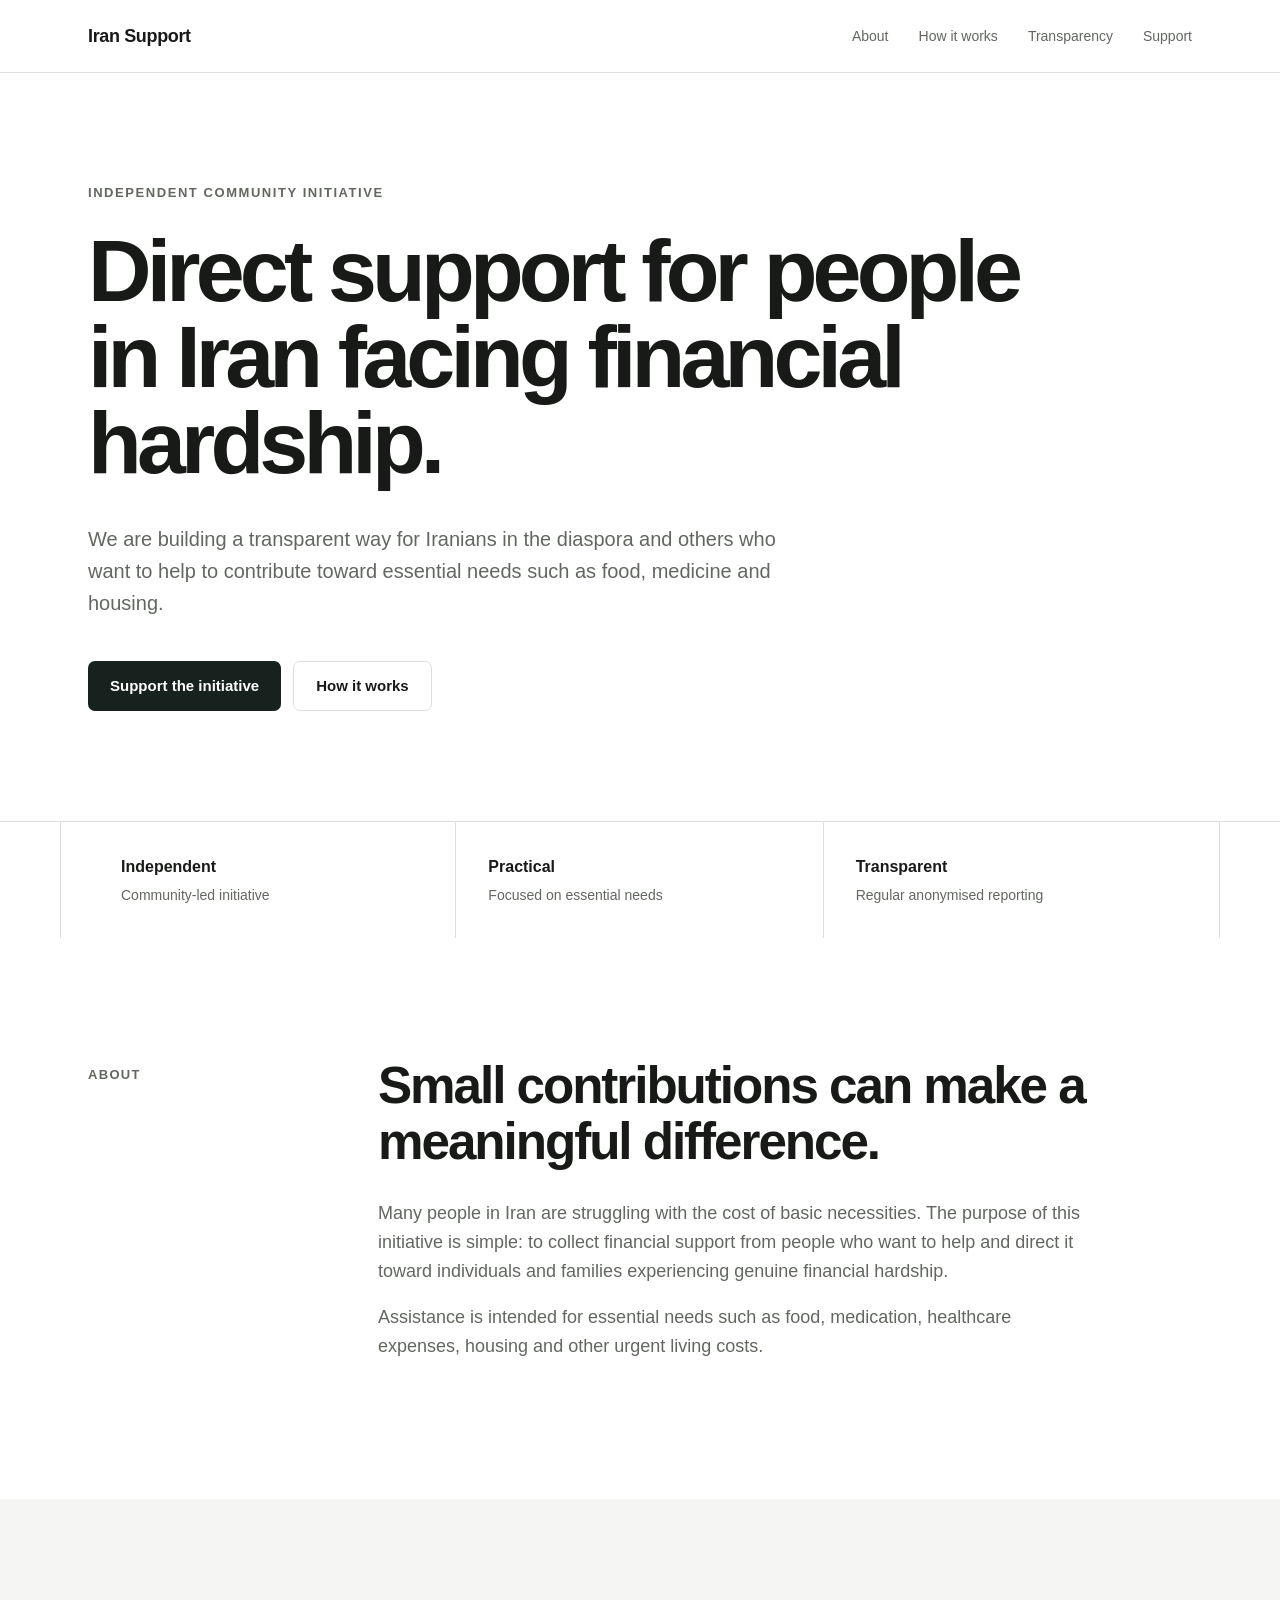
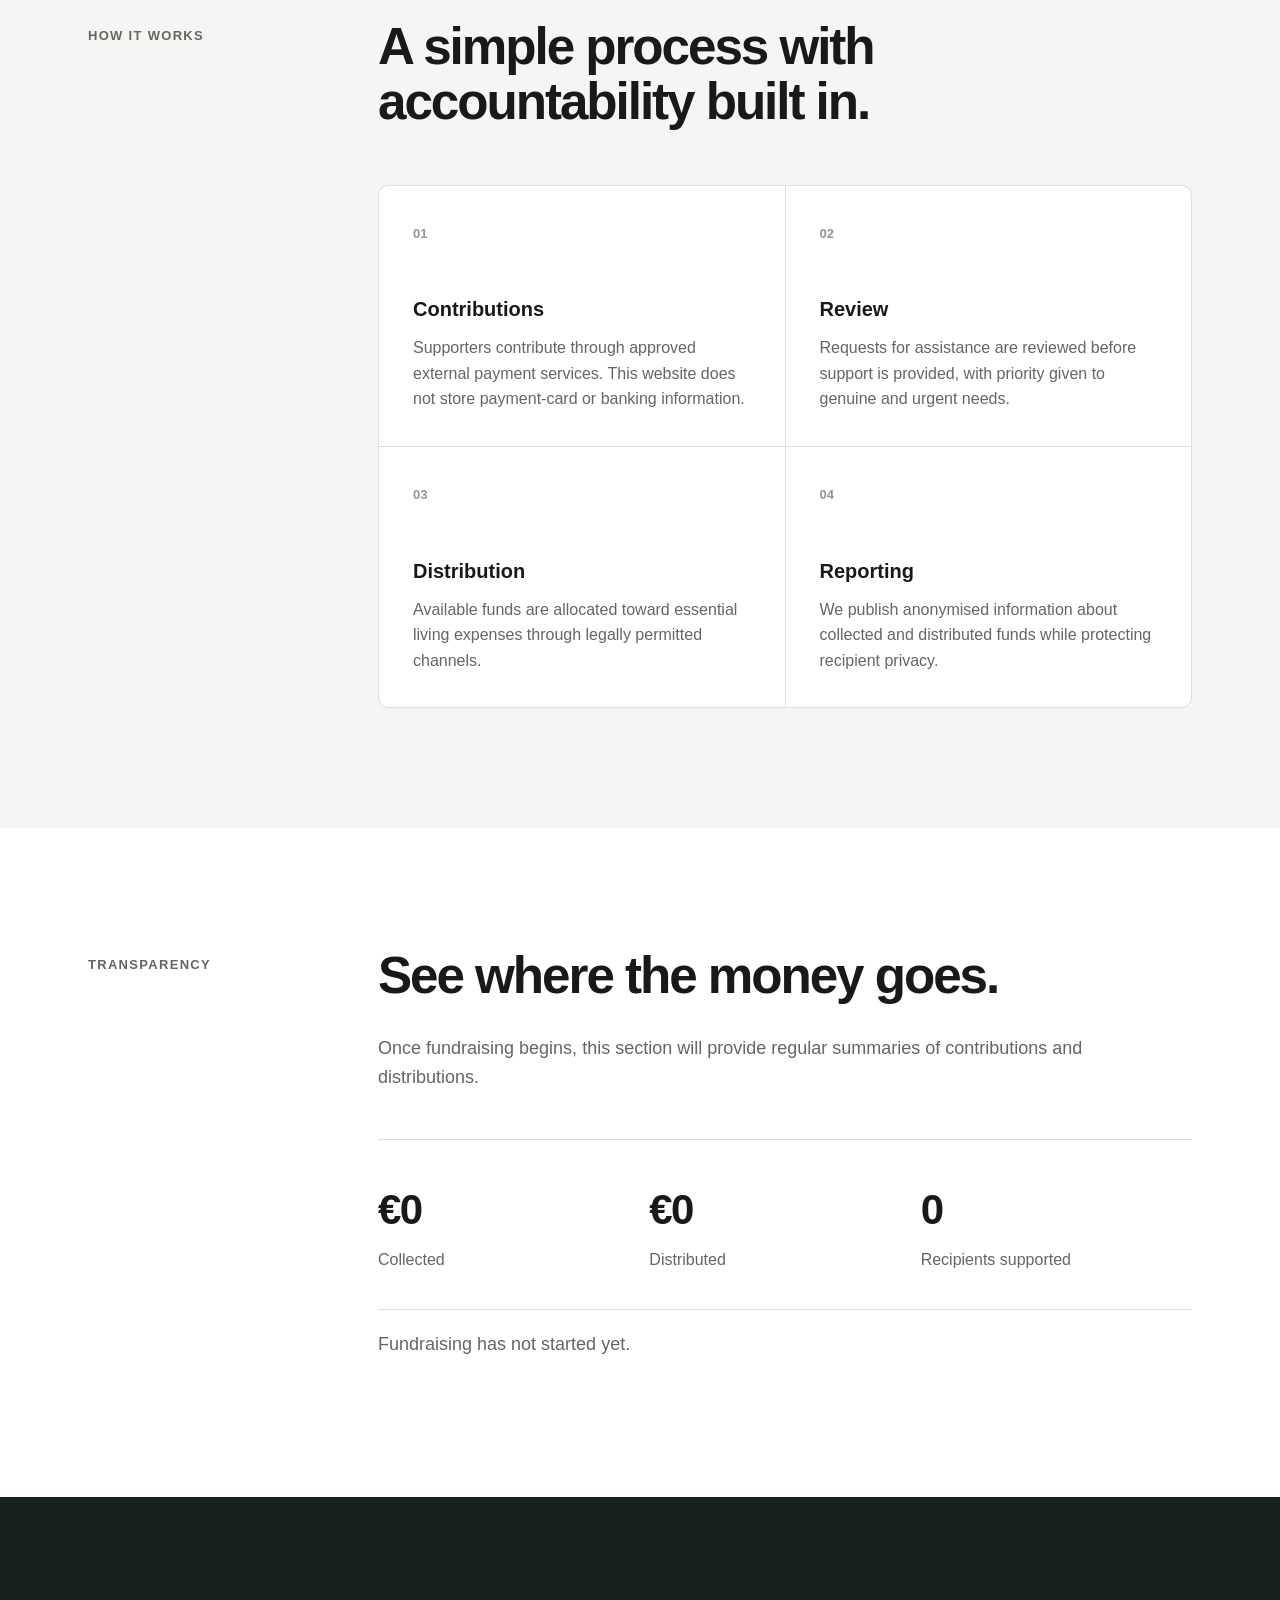
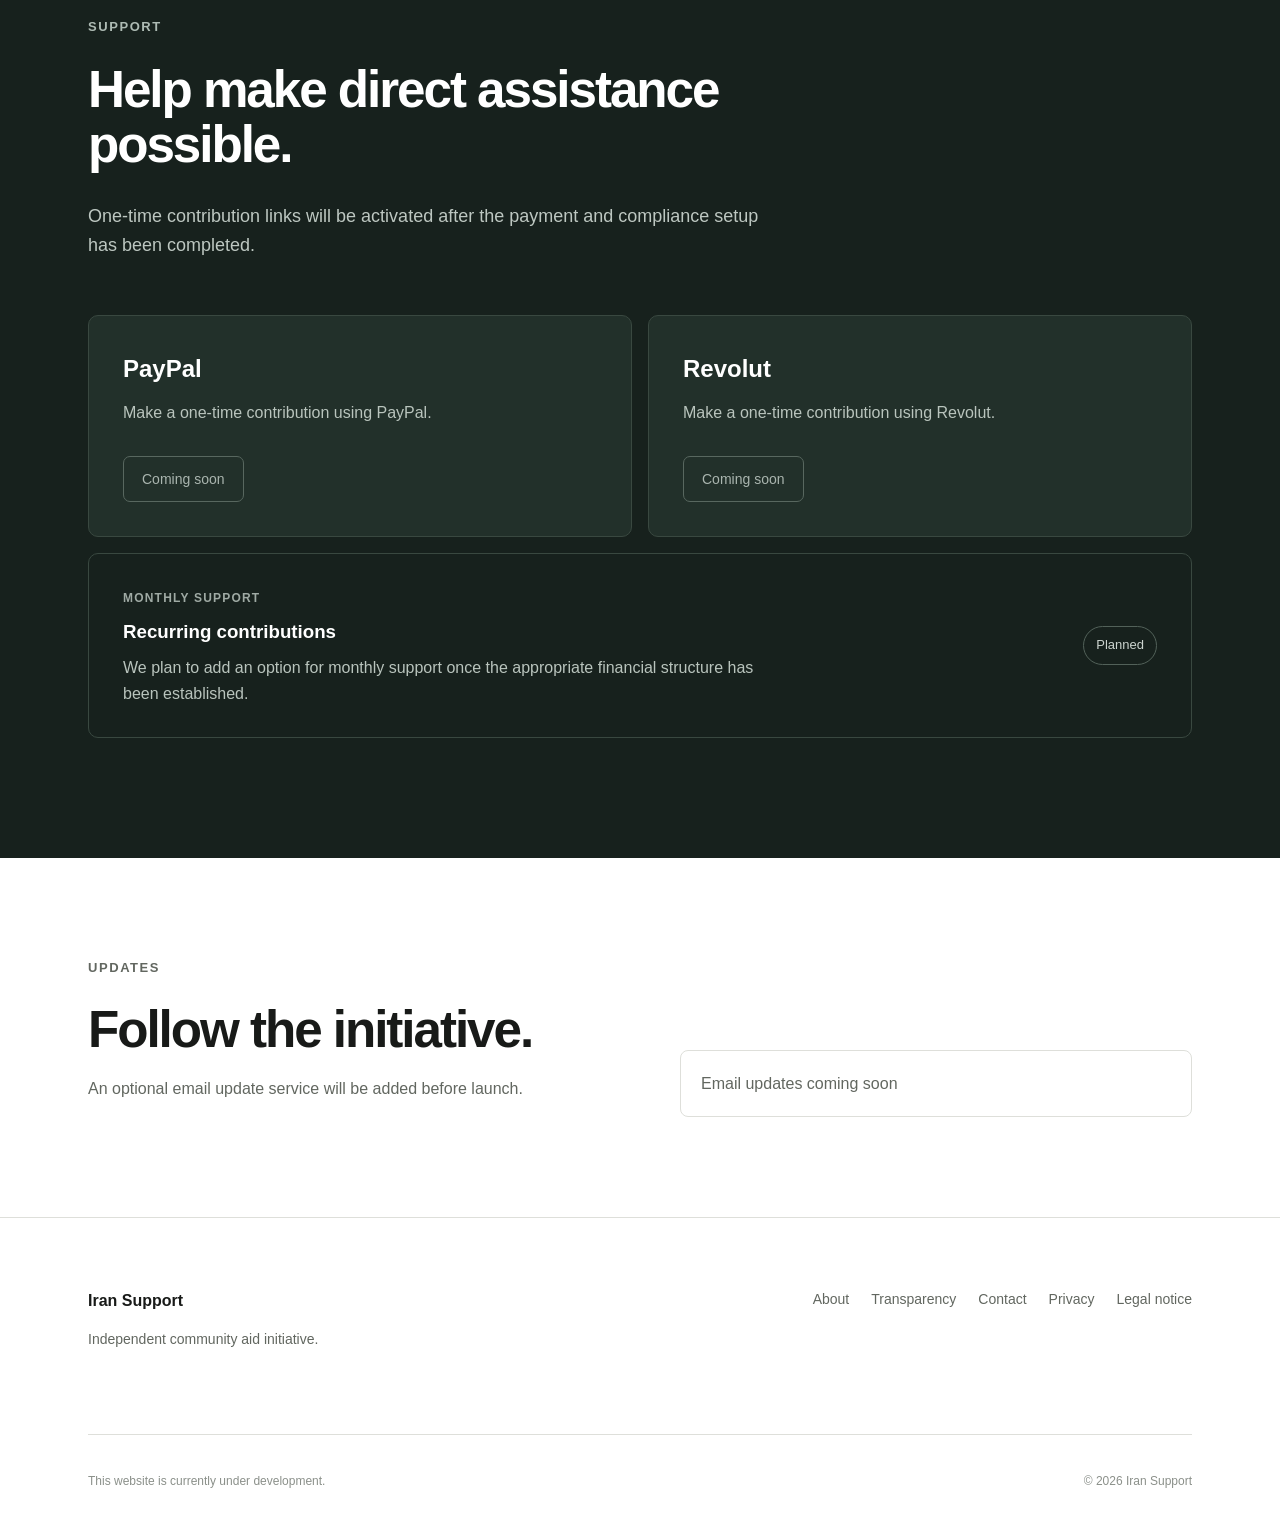
==== index.html @ cf89eafd "Initial website" ====
<!DOCTYPE html>
<html lang="en">
<head>
  <meta charset="UTF-8">
  <meta name="viewport" content="width=device-width, initial-scale=1.0">

  <meta
    name="description"
    content="An independent initiative supporting people in Iran facing financial hardship."
  >

  <title>Iran Support</title>

  <link rel="stylesheet" href="styles.css">
</head>

<body>

<header class="site-header">
  <div class="nav-container">

    <a class="logo" href="#">Iran Support</a>

    <nav class="nav-links" aria-label="Main navigation">
      <a href="#about">About</a>
      <a href="#how">How it works</a>
      <a href="#transparency">Transparency</a>
      <a href="#support">Support</a>
    </nav>

  </div>
</header>


<main>

  <section class="hero">

    <div class="hero-inner">

      <p class="eyebrow">
        Independent community initiative
      </p>

      <h1>
        Direct support for people in Iran facing financial hardship.
      </h1>

      <p class="hero-text">
        We are building a transparent way for Iranians in the diaspora
        and others who want to help to contribute toward essential needs
        such as food, medicine and housing.
      </p>

      <div class="hero-actions">
        <a class="button primary" href="#support">
          Support the initiative
        </a>

        <a class="button secondary" href="#how">
          How it works
        </a>
      </div>

    </div>

  </section>


  <section class="principles">

    <div class="principle">
      <strong>Independent</strong>
      <span>Community-led initiative</span>
    </div>

    <div class="principle">
      <strong>Practical</strong>
      <span>Focused on essential needs</span>
    </div>

    <div class="principle">
      <strong>Transparent</strong>
      <span>Regular anonymised reporting</span>
    </div>

  </section>


  <section id="about" class="section">

    <div class="section-label">
      About
    </div>

    <div class="section-content">

      <h2>
        Small contributions can make a meaningful difference.
      </h2>

      <p>
        Many people in Iran are struggling with the cost of basic
        necessities. The purpose of this initiative is simple:
        to collect financial support from people who want to help
        and direct it toward individuals and families experiencing
        genuine financial hardship.
      </p>

      <p>
        Assistance is intended for essential needs such as food,
        medication, healthcare expenses, housing and other urgent
        living costs.
      </p>

    </div>

  </section>


  <section id="how" class="section section-alt">

    <div class="section-label">
      How it works
    </div>

    <div class="section-content">

      <h2>
        A simple process with accountability built in.
      </h2>

      <div class="steps">

        <article class="step">
          <span class="step-number">01</span>

          <h3>Contributions</h3>

          <p>
            Supporters contribute through approved external payment
            services. This website does not store payment-card or
            banking information.
          </p>
        </article>


        <article class="step">
          <span class="step-number">02</span>

          <h3>Review</h3>

          <p>
            Requests for assistance are reviewed before support is
            provided, with priority given to genuine and urgent needs.
          </p>
        </article>


        <article class="step">
          <span class="step-number">03</span>

          <h3>Distribution</h3>

          <p>
            Available funds are allocated toward essential living
            expenses through legally permitted channels.
          </p>
        </article>


        <article class="step">
          <span class="step-number">04</span>

          <h3>Reporting</h3>

          <p>
            We publish anonymised information about collected and
            distributed funds while protecting recipient privacy.
          </p>
        </article>

      </div>

    </div>

  </section>


  <section id="transparency" class="section">

    <div class="section-label">
      Transparency
    </div>

    <div class="section-content">

      <h2>
        See where the money goes.
      </h2>

      <p>
        Once fundraising begins, this section will provide regular
        summaries of contributions and distributions.
      </p>

      <div class="stats">

        <div class="stat">
          <strong>€0</strong>
          <span>Collected</span>
        </div>

        <div class="stat">
          <strong>€0</strong>
          <span>Distributed</span>
        </div>

        <div class="stat">
          <strong>0</strong>
          <span>Recipients supported</span>
        </div>

      </div>

      <p class="status-note">
        Fundraising has not started yet.
      </p>

    </div>

  </section>


  <section id="support" class="support-section">

    <div class="support-inner">

      <p class="eyebrow light">
        Support
      </p>

      <h2>
        Help make direct assistance possible.
      </h2>

      <p>
        One-time contribution links will be activated after the
        payment and compliance setup has been completed.
      </p>


      <div class="payment-options">

        <div class="payment-card">

          <h3>PayPal</h3>

          <p>
            Make a one-time contribution using PayPal.
          </p>

          <span class="payment-button disabled">
            Coming soon
          </span>

        </div>


        <div class="payment-card">

          <h3>Revolut</h3>

          <p>
            Make a one-time contribution using Revolut.
          </p>

          <span class="payment-button disabled">
            Coming soon
          </span>

        </div>

      </div>


      <div class="monthly-support">

        <div>
          <span class="mini-label">Monthly support</span>

          <h3>
            Recurring contributions
          </h3>

          <p>
            We plan to add an option for monthly support once the
            appropriate financial structure has been established.
          </p>
        </div>

        <span class="coming-soon">
          Planned
        </span>

      </div>

    </div>

  </section>


  <section class="updates">

    <div class="updates-inner">

      <div>
        <p class="eyebrow">
          Updates
        </p>

        <h2>
          Follow the initiative.
        </h2>

        <p>
          An optional email update service will be added before launch.
        </p>
      </div>

      <div class="email-placeholder">
        Email updates coming soon
      </div>

    </div>

  </section>


</main>


<footer>

  <div class="footer-inner">

    <div>
      <strong>Iran Support</strong>

      <p>
        Independent community aid initiative.
      </p>
    </div>


    <div class="footer-links">
      <a href="#about">About</a>
      <a href="#transparency">Transparency</a>
      <a href="#">Contact</a>
      <a href="#">Privacy</a>
      <a href="#">Legal notice</a>
    </div>

  </div>


  <div class="footer-bottom">
    <p>
      This website is currently under development.
    </p>

    <p>
      © 2026 Iran Support
    </p>
  </div>

</footer>


</body>
</html>
---- styles.css ----
:root {
  --background: #ffffff;
  --soft-background: #f5f6f4;
  --text: #181a18;
  --muted: #626760;
  --border: #dedfda;
  --dark: #17211d;
  --dark-soft: #22302a;
  --white: #ffffff;
  --max-width: 1160px;
}


* {
  box-sizing: border-box;
}


html {
  scroll-behavior: smooth;
}


body {
  margin: 0;
  background: var(--background);
  color: var(--text);
  font-family:
    -apple-system,
    BlinkMacSystemFont,
    "Segoe UI",
    Helvetica,
    Arial,
    sans-serif;
  line-height: 1.6;
}


a {
  color: inherit;
}


.site-header {
  position: sticky;
  top: 0;
  z-index: 20;
  background: rgba(255, 255, 255, 0.94);
  border-bottom: 1px solid var(--border);
  backdrop-filter: blur(12px);
}


.nav-container {
  max-width: var(--max-width);
  height: 72px;
  margin: 0 auto;
  padding: 0 28px;

  display: flex;
  align-items: center;
  justify-content: space-between;
}


.logo {
  font-size: 18px;
  font-weight: 700;
  text-decoration: none;
  letter-spacing: -0.02em;
}


.nav-links {
  display: flex;
  gap: 30px;
}


.nav-links a {
  color: var(--muted);
  font-size: 14px;
  text-decoration: none;
}


.nav-links a:hover {
  color: var(--text);
}


.hero {
  min-height: 720px;
  display: flex;
  align-items: center;
  border-bottom: 1px solid var(--border);
}


.hero-inner {
  width: 100%;
  max-width: var(--max-width);
  margin: 0 auto;
  padding: 110px 28px;
}


.eyebrow {
  margin: 0 0 24px;
  color: var(--muted);
  font-size: 13px;
  font-weight: 700;
  letter-spacing: 0.12em;
  text-transform: uppercase;
}


.eyebrow.light {
  color: #aebbb4;
}


.hero h1 {
  max-width: 950px;
  margin: 0;
  font-size: clamp(48px, 7vw, 88px);
  font-weight: 650;
  letter-spacing: -0.055em;
  line-height: 0.98;
}


.hero-text {
  max-width: 690px;
  margin: 36px 0 0;
  color: var(--muted);
  font-size: 20px;
}


.hero-actions {
  margin-top: 42px;
  display: flex;
  gap: 12px;
  flex-wrap: wrap;
}


.button {
  display: inline-flex;
  min-height: 50px;
  padding: 0 22px;

  align-items: center;
  justify-content: center;

  border-radius: 7px;

  font-size: 15px;
  font-weight: 600;
  text-decoration: none;
}


.button.primary {
  background: var(--dark);
  color: var(--white);
}


.button.secondary {
  border: 1px solid var(--border);
  background: var(--white);
}


.principles {
  max-width: var(--max-width);
  margin: 0 auto;
  padding: 0 28px;

  display: grid;
  grid-template-columns: repeat(3, 1fr);

  border-left: 1px solid var(--border);
  border-right: 1px solid var(--border);
}


.principle {
  padding: 32px;
  border-right: 1px solid var(--border);
}


.principle:last-child {
  border-right: 0;
}


.principle strong,
.principle span {
  display: block;
}


.principle strong {
  margin-bottom: 5px;
}


.principle span {
  color: var(--muted);
  font-size: 14px;
}


.section {
  max-width: var(--max-width);
  margin: 0 auto;
  padding: 120px 28px;

  display: grid;
  grid-template-columns: 220px 1fr;
  gap: 70px;
}


.section-alt {
  max-width: none;
  padding-left: max(28px, calc((100vw - var(--max-width)) / 2 + 28px));
  padding-right: max(28px, calc((100vw - var(--max-width)) / 2 + 28px));
  background: var(--soft-background);
}


.section-label {
  padding-top: 7px;
  color: var(--muted);
  font-size: 13px;
  font-weight: 700;
  letter-spacing: 0.1em;
  text-transform: uppercase;
}


.section-content h2,
.support-inner > h2,
.updates h2 {
  max-width: 760px;
  margin: 0 0 30px;
  font-size: clamp(34px, 4vw, 52px);
  font-weight: 620;
  letter-spacing: -0.04em;
  line-height: 1.08;
}


.section-content > p {
  max-width: 720px;
  color: var(--muted);
  font-size: 18px;
}


.steps {
  margin-top: 55px;

  display: grid;
  grid-template-columns: repeat(2, 1fr);
  gap: 1px;

  overflow: hidden;

  border: 1px solid var(--border);
  background: var(--border);
  border-radius: 10px;
}


.step {
  min-height: 260px;
  padding: 34px;
  background: var(--white);
}


.step-number {
  color: #92978f;
  font-size: 13px;
  font-weight: 700;
}


.step h3 {
  margin: 48px 0 10px;
  font-size: 20px;
}


.step p {
  margin: 0;
  color: var(--muted);
}


.stats {
  margin-top: 48px;

  display: grid;
  grid-template-columns: repeat(3, 1fr);

  border-top: 1px solid var(--border);
  border-bottom: 1px solid var(--border);
}


.stat {
  padding: 36px 24px 36px 0;
}


.stat strong,
.stat span {
  display: block;
}


.stat strong {
  font-size: 42px;
  font-weight: 600;
  letter-spacing: -0.04em;
}


.stat span {
  margin-top: 4px;
  color: var(--muted);
}


.status-note {
  margin-top: 20px;
  color: var(--muted);
  font-size: 14px;
}


.support-section {
  background: var(--dark);
  color: var(--white);
}


.support-inner {
  max-width: var(--max-width);
  margin: 0 auto;
  padding: 120px 28px;
}


.support-inner > p:not(.eyebrow) {
  max-width: 700px;
  color: #bdc7c1;
  font-size: 18px;
}


.payment-options {
  margin-top: 55px;

  display: grid;
  grid-template-columns: repeat(2, 1fr);
  gap: 16px;
}


.payment-card {
  padding: 34px;
  background: var(--dark-soft);
  border: 1px solid #394840;
  border-radius: 10px;
}


.payment-card h3 {
  margin: 0;
  font-size: 24px;
}


.payment-card p {
  margin: 12px 0 30px;
  color: #b9c4bd;
}


.payment-button {
  display: inline-flex;
  min-height: 46px;
  padding: 0 18px;
  align-items: center;
  border: 1px solid #58675f;
  border-radius: 7px;
  font-size: 14px;
}


.payment-button.disabled {
  color: #aab5af;
  cursor: default;
}


.monthly-support {
  margin-top: 16px;
  padding: 30px 34px;

  display: flex;
  align-items: center;
  justify-content: space-between;
  gap: 30px;

  border: 1px solid #394840;
  border-radius: 10px;
}


.mini-label {
  color: #9faaa4;
  font-size: 12px;
  font-weight: 700;
  letter-spacing: 0.1em;
  text-transform: uppercase;
}


.monthly-support h3 {
  margin: 8px 0;
}


.monthly-support p {
  max-width: 650px;
  margin: 0;
  color: #b9c4bd;
}


.coming-soon {
  padding: 8px 12px;
  color: #ccd4cf;
  border: 1px solid #526159;
  border-radius: 999px;
  font-size: 13px;
  white-space: nowrap;
}


.updates {
  border-bottom: 1px solid var(--border);
}


.updates-inner {
  max-width: var(--max-width);
  margin: 0 auto;
  padding: 100px 28px;

  display: grid;
  grid-template-columns: 1fr 1fr;
  align-items: end;
  gap: 80px;
}


.updates h2 {
  margin-bottom: 18px;
}


.updates p {
  color: var(--muted);
}


.email-placeholder {
  padding: 20px;
  color: var(--muted);
  border: 1px solid var(--border);
  border-radius: 8px;
}


footer {
  max-width: var(--max-width);
  margin: 0 auto;
  padding: 70px 28px 30px;
}


.footer-inner {
  display: flex;
  justify-content: space-between;
  gap: 50px;
}


.footer-inner p {
  color: var(--muted);
  font-size: 14px;
}


.footer-links {
  display: flex;
  gap: 22px;
  flex-wrap: wrap;
}


.footer-links a {
  color: var(--muted);
  font-size: 14px;
  text-decoration: none;
}


.footer-bottom {
  margin-top: 70px;
  padding-top: 25px;

  display: flex;
  justify-content: space-between;

  color: #8b908a;
  border-top: 1px solid var(--border);
  font-size: 12px;
}


@media (max-width: 800px) {

  .nav-links {
    display: none;
  }


  .hero {
    min-height: auto;
  }


  .hero-inner {
    padding-top: 100px;
    padding-bottom: 100px;
  }


  .hero h1 {
    font-size: clamp(46px, 13vw, 68px);
  }


  .principles {
    grid-template-columns: 1fr;
  }


  .principle {
    border-right: 0;
    border-bottom: 1px solid var(--border);
  }


  .principle:last-child {
    border-bottom: 0;
  }


  .section {
    padding-top: 90px;
    padding-bottom: 90px;

    grid-template-columns: 1fr;
    gap: 30px;
  }


  .steps {
    grid-template-columns: 1fr;
  }


  .stats {
    grid-template-columns: 1fr;
  }


  .stat {
    border-bottom: 1px solid var(--border);
  }


  .stat:last-child {
    border-bottom: 0;
  }


  .payment-options {
    grid-template-columns: 1fr;
  }


  .monthly-support {
    align-items: flex-start;
    flex-direction: column;
  }


  .updates-inner {
    grid-template-columns: 1fr;
    gap: 30px;
  }


  .footer-inner,
  .footer-bottom {
    align-items: flex-start;
    flex-direction: column;
  }

}
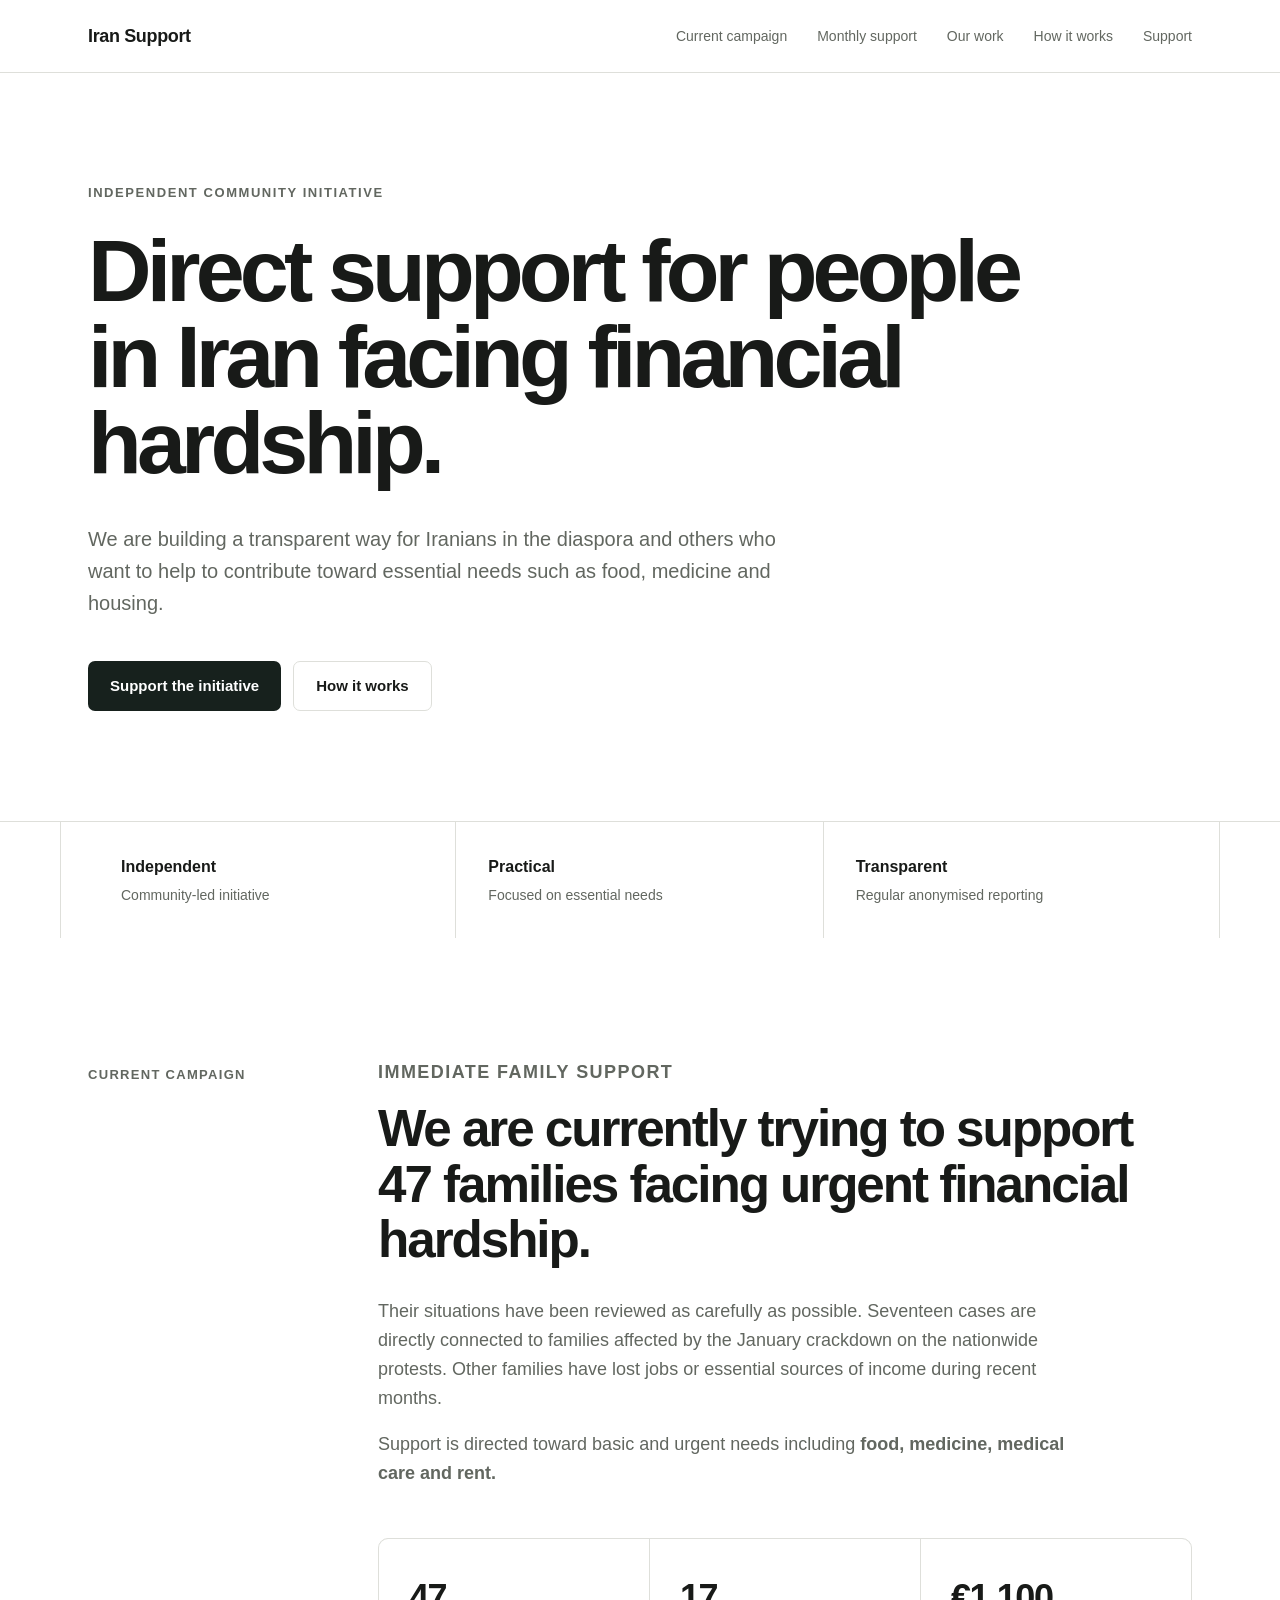
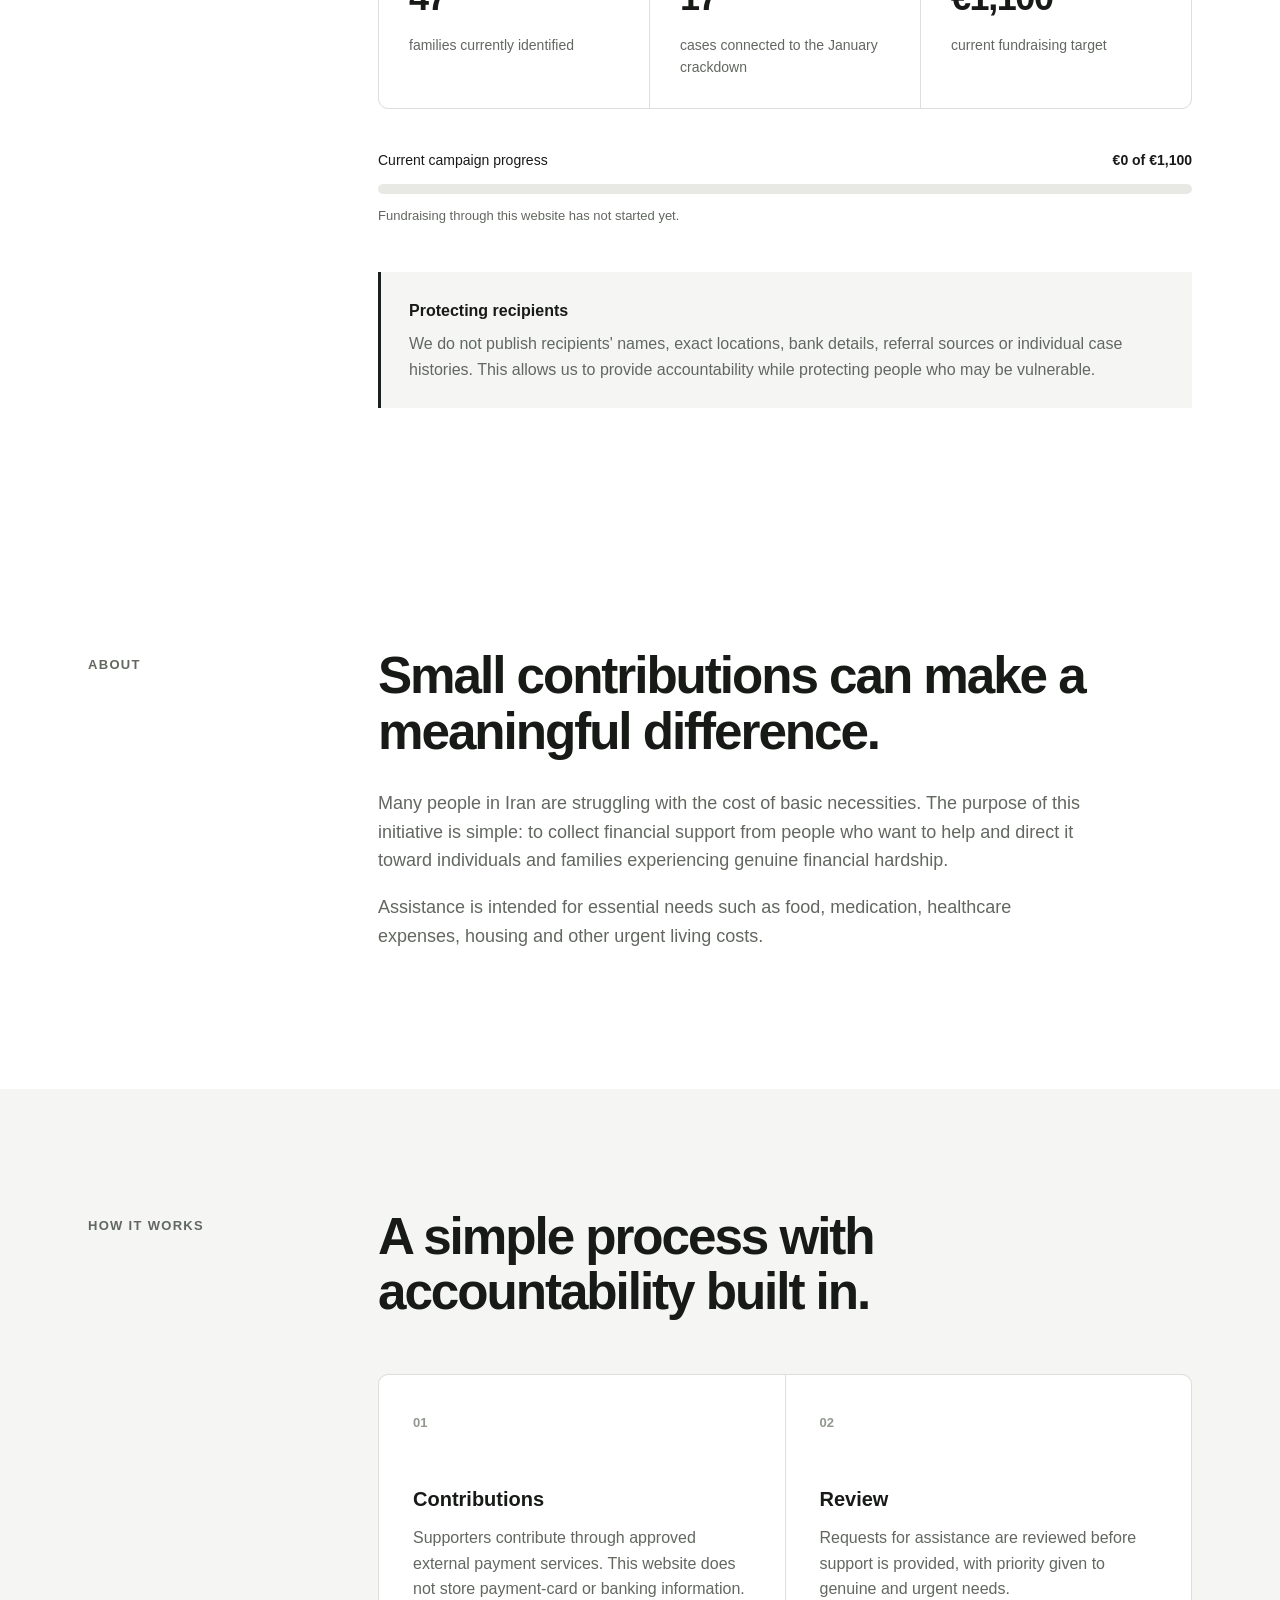
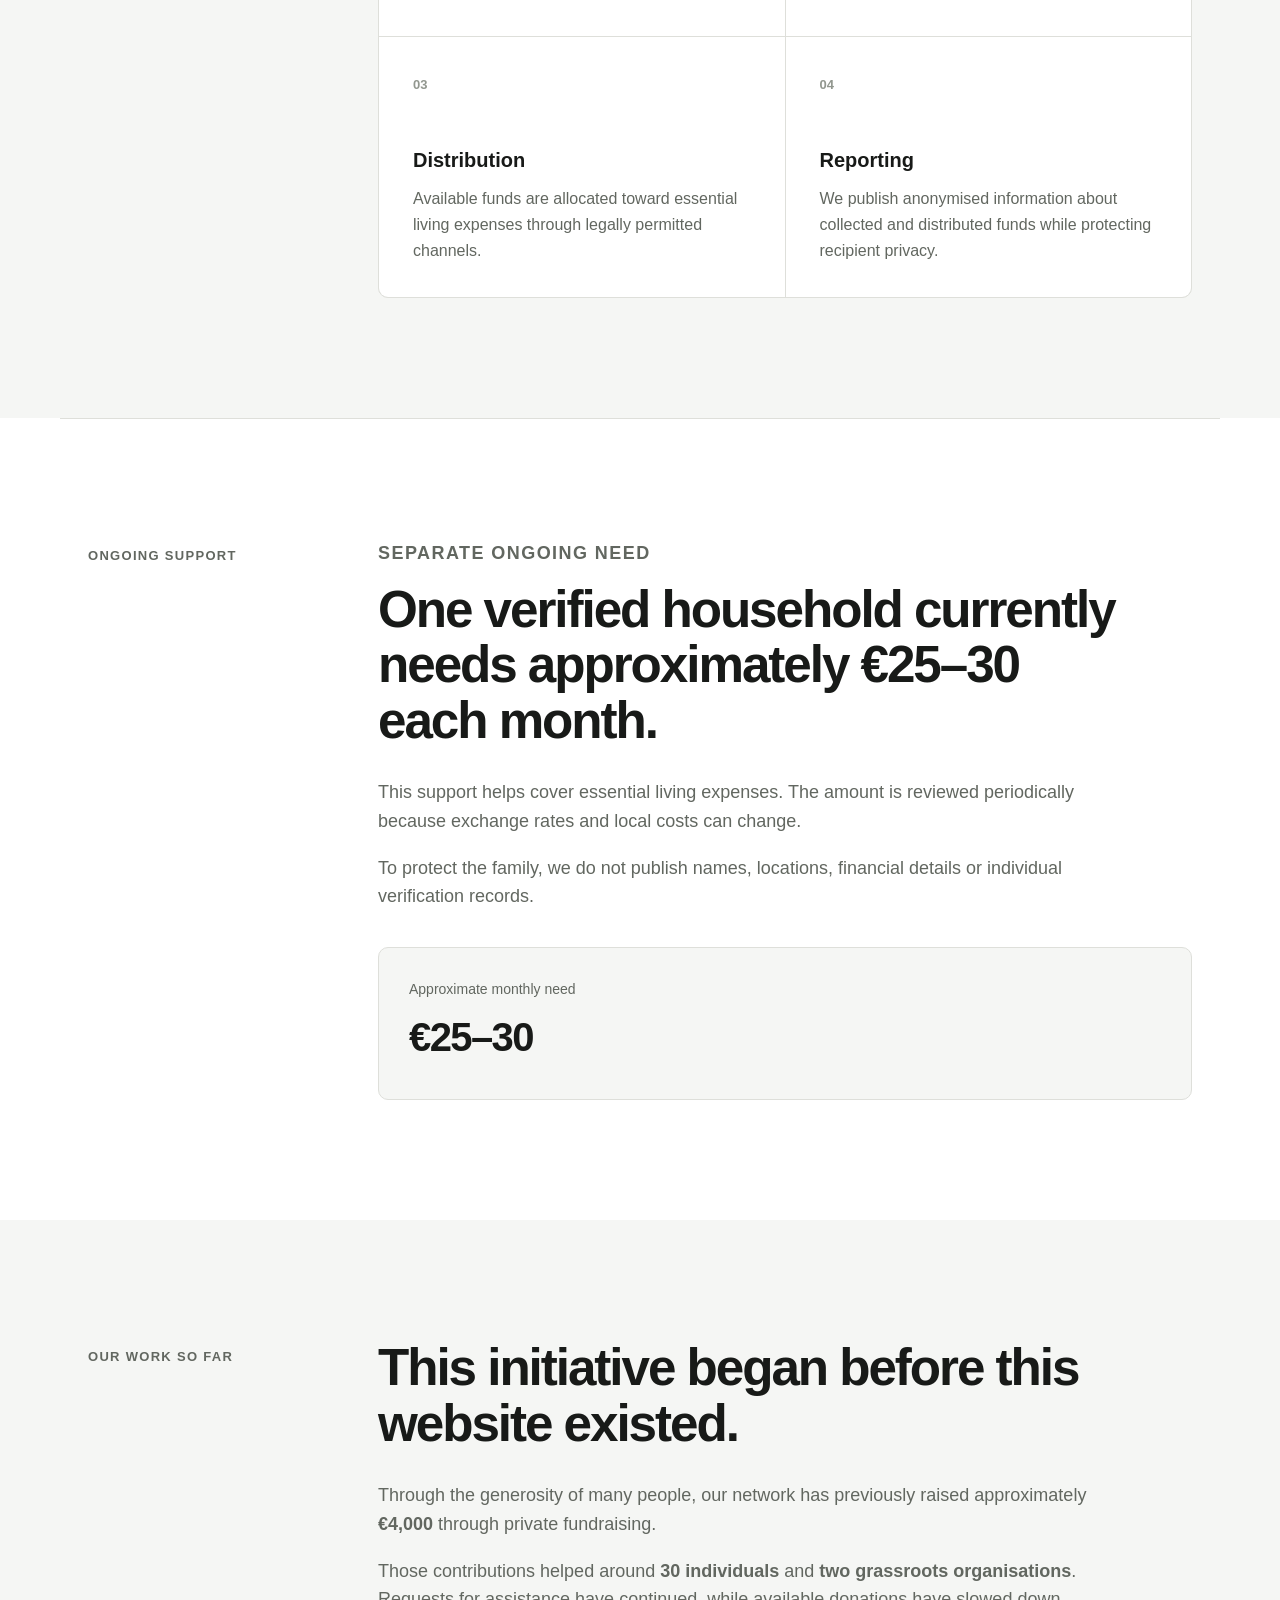
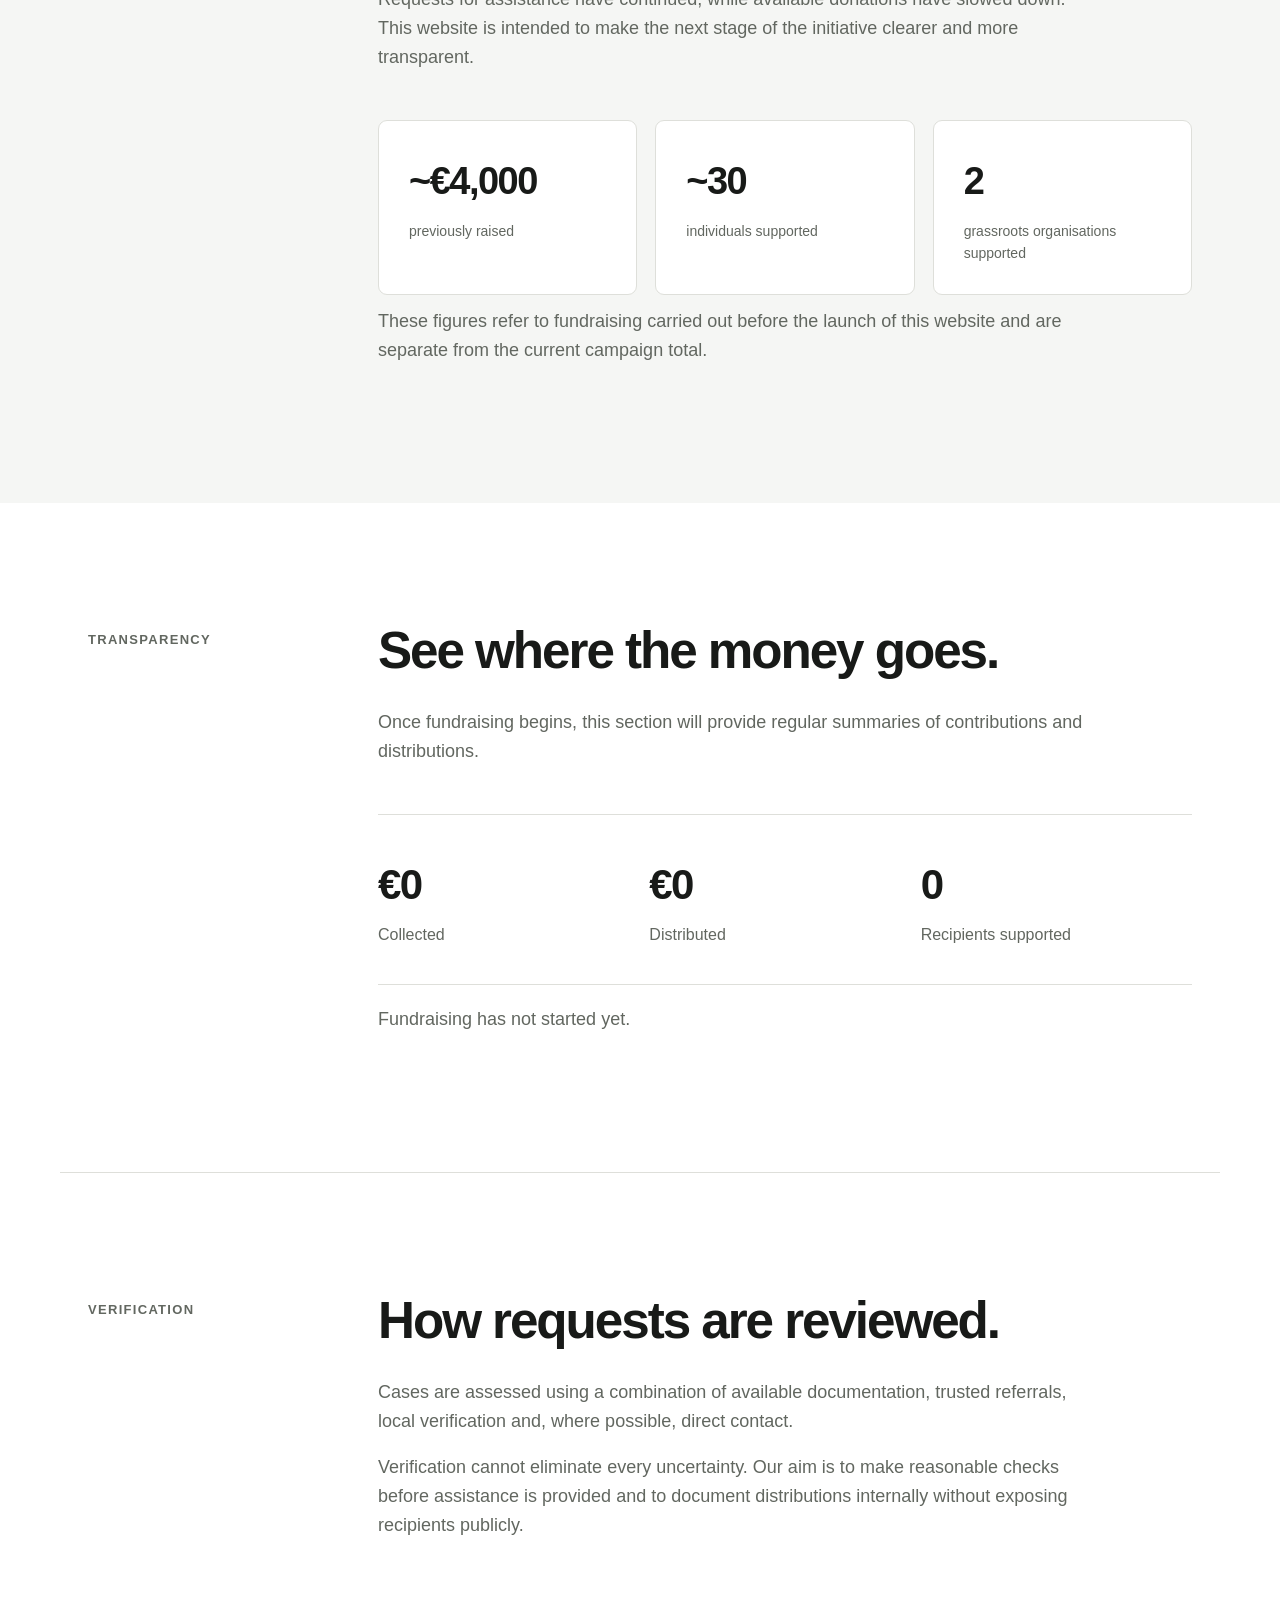
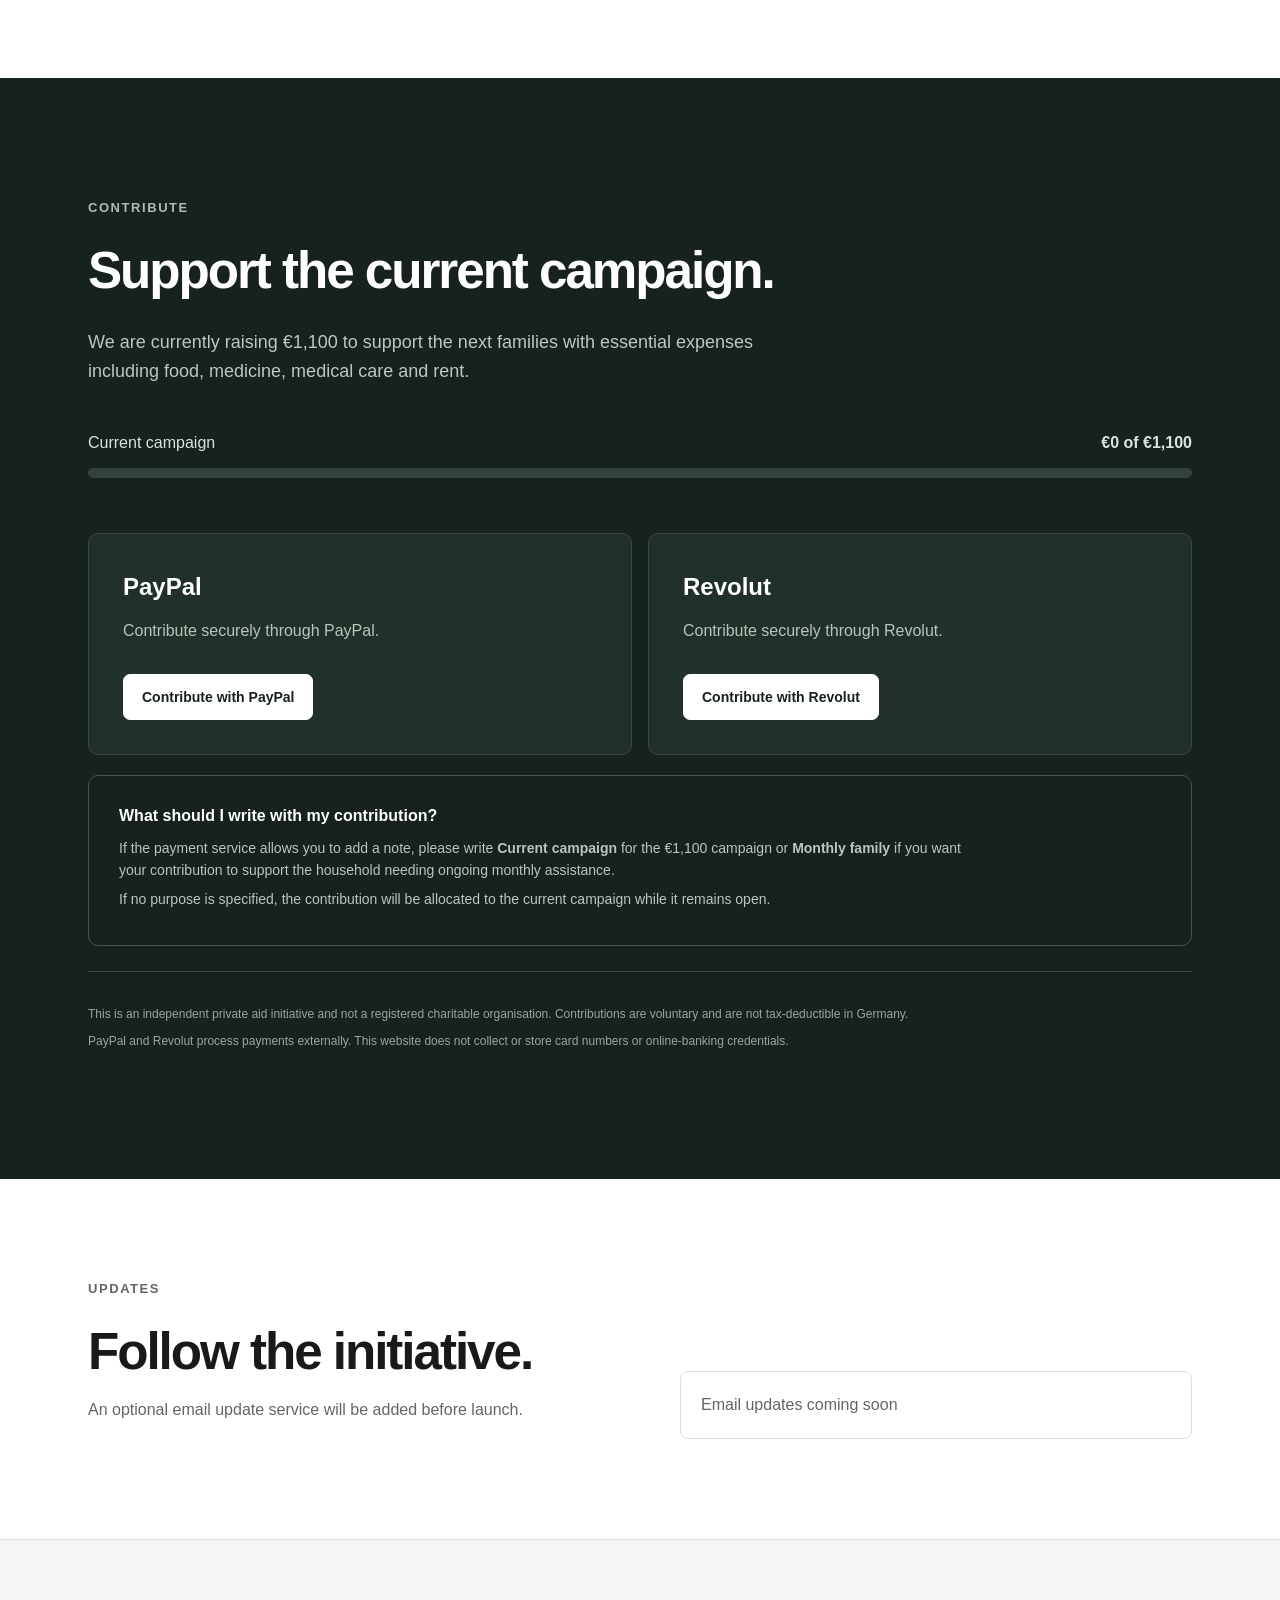
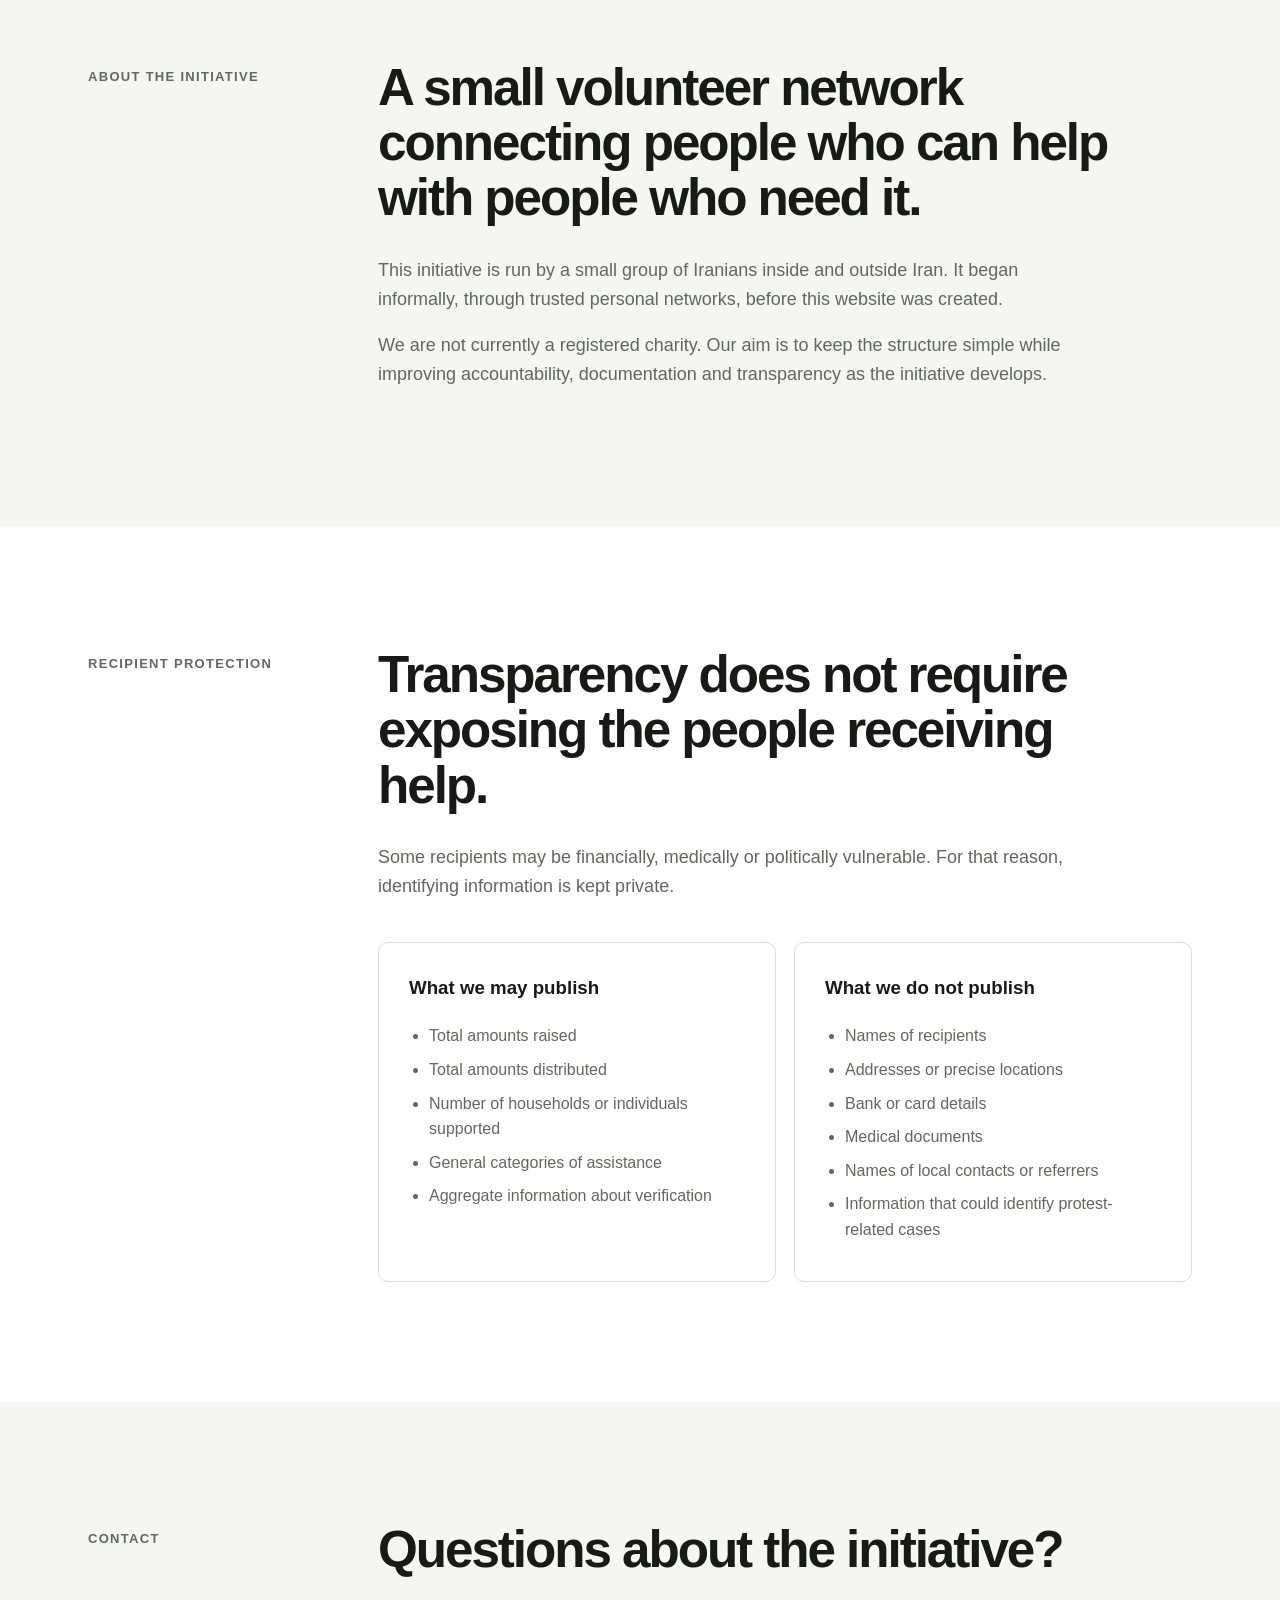
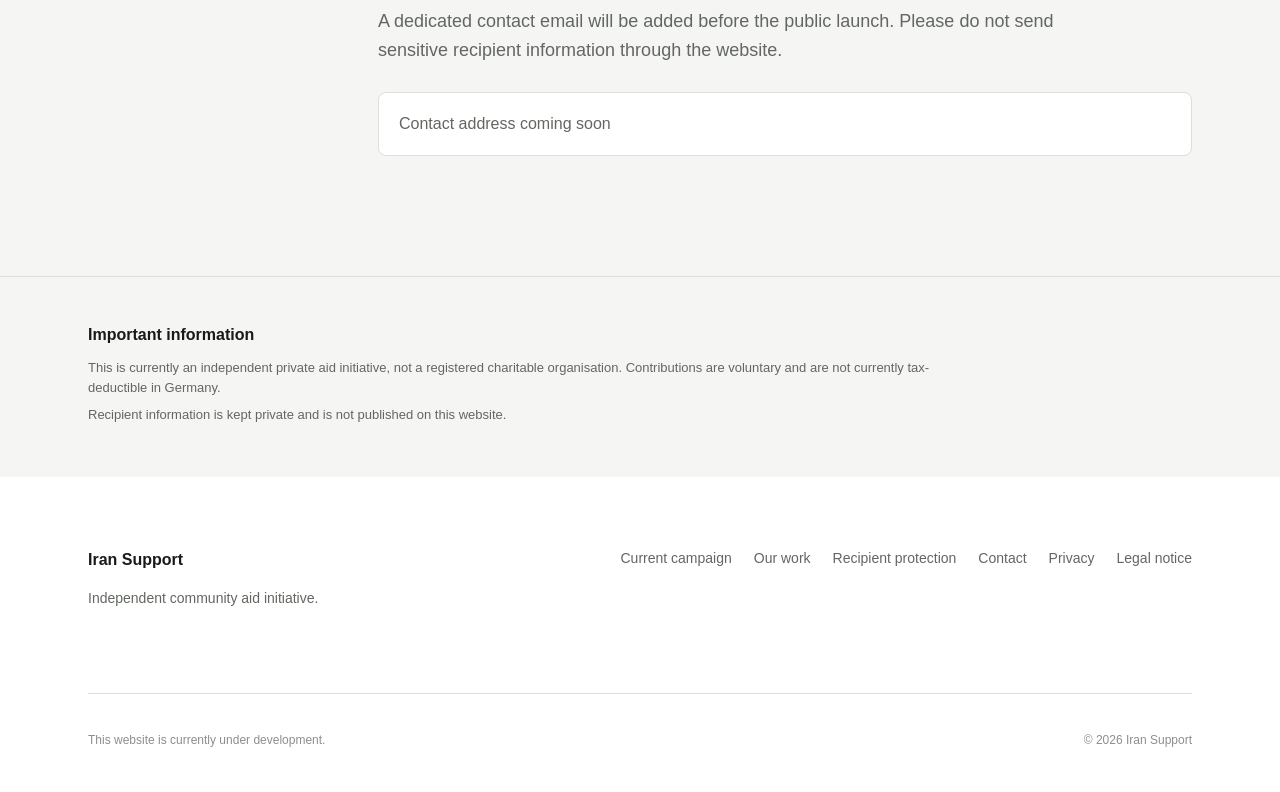
==== commit 7d6d2b0d: "Publish fundraising website" ====
--- a/index.html
+++ b/index.html
@@ -22,9 +22,10 @@
     <a class="logo" href="#">Iran Support</a>
 
     <nav class="nav-links" aria-label="Main navigation">
-      <a href="#about">About</a>
+      <a href="#campaign">Current campaign</a>
+      <a href="#monthly">Monthly support</a>
+      <a href="#impact">Our work</a>
       <a href="#how">How it works</a>
-      <a href="#transparency">Transparency</a>
       <a href="#support">Support</a>
     </nav>
 
@@ -82,6 +83,96 @@
     <div class="principle">
       <strong>Transparent</strong>
       <span>Regular anonymised reporting</span>
+    </div>
+
+  </section>
+
+
+
+  <!-- CURRENT CAMPAIGN -->
+
+  <section id="campaign" class="section campaign-section">
+
+    <div class="section-label">
+      Current campaign
+    </div>
+
+    <div class="section-content">
+
+      <p class="campaign-kicker">
+        Immediate family support
+      </p>
+
+      <h2>
+        We are currently trying to support 47 families facing urgent financial hardship.
+      </h2>
+
+      <p>
+        Their situations have been reviewed as carefully as possible.
+        Seventeen cases are directly connected to families affected by the
+        January crackdown on the nationwide protests. Other families have lost
+        jobs or essential sources of income during recent months.
+      </p>
+
+      <p>
+        Support is directed toward basic and urgent needs including
+        <strong>food, medicine, medical care and rent.</strong>
+      </p>
+
+
+      <div class="campaign-numbers">
+
+        <div>
+          <strong>47</strong>
+          <span>families currently identified</span>
+        </div>
+
+        <div>
+          <strong>17</strong>
+          <span>cases connected to the January crackdown</span>
+        </div>
+
+        <div>
+          <strong>€1,100</strong>
+          <span>current fundraising target</span>
+        </div>
+
+      </div>
+
+
+      <div class="fundraising-progress">
+
+        <div class="progress-header">
+          <span>Current campaign progress</span>
+          <strong>
+            €<span id="campaign-raised">0</span>
+            of €<span id="campaign-goal">1,100</span>
+          </strong>
+        </div>
+
+        <div class="progress-track">
+          <div id="campaign-progress" class="progress-fill" style="width: 0%;"></div>
+        </div>
+
+        <p class="progress-note">
+          Fundraising through this website has not started yet.
+        </p>
+
+      </div>
+
+
+      <div class="privacy-note">
+
+        <strong>Protecting recipients</strong>
+
+        <p>
+          We do not publish recipients' names, exact locations, bank details,
+          referral sources or individual case histories. This allows us to
+          provide accountability while protecting people who may be vulnerable.
+        </p>
+
+      </div>
+
     </div>
 
   </section>
@@ -187,6 +278,109 @@
   </section>
 
 
+
+
+
+  <!-- ONGOING MONTHLY SUPPORT -->
+
+  <section id="monthly" class="section monthly-family-section">
+
+    <div class="section-label">
+      Ongoing support
+    </div>
+
+    <div class="section-content">
+
+      <p class="campaign-kicker">
+        Separate ongoing need
+      </p>
+
+      <h2>
+        One verified household currently needs approximately €25–30 each month.
+      </h2>
+
+      <p>
+        This support helps cover essential living expenses.
+        The amount is reviewed periodically because exchange rates and
+        local costs can change.
+      </p>
+
+      <p>
+        To protect the family, we do not publish names, locations,
+        financial details or individual verification records.
+      </p>
+
+      <div class="monthly-need-simple">
+
+        <span>Approximate monthly need</span>
+        <strong>€25–30</strong>
+
+      </div>
+
+    </div>
+
+  </section>
+
+
+
+  <!-- PREVIOUS WORK -->
+
+  <section id="impact" class="section section-alt">
+
+    <div class="section-label">
+      Our work so far
+    </div>
+
+    <div class="section-content">
+
+      <h2>
+        This initiative began before this website existed.
+      </h2>
+
+      <p>
+        Through the generosity of many people, our network has previously
+        raised approximately <strong>€4,000</strong> through private
+        fundraising.
+      </p>
+
+      <p>
+        Those contributions helped around <strong>30 individuals</strong>
+        and <strong>two grassroots organisations</strong>.
+        Requests for assistance have continued, while available donations
+        have slowed down. This website is intended to make the next stage of
+        the initiative clearer and more transparent.
+      </p>
+
+
+      <div class="impact-grid">
+
+        <div class="impact-item">
+          <strong>~€4,000</strong>
+          <span>previously raised</span>
+        </div>
+
+        <div class="impact-item">
+          <strong>~30</strong>
+          <span>individuals supported</span>
+        </div>
+
+        <div class="impact-item">
+          <strong>2</strong>
+          <span>grassroots organisations supported</span>
+        </div>
+
+      </div>
+
+      <p class="historical-note">
+        These figures refer to fundraising carried out before the launch
+        of this website and are separate from the current campaign total.
+      </p>
+
+    </div>
+
+  </section>
+
+
   <section id="transparency" class="section">
 
     <div class="section-label">
@@ -232,22 +426,81 @@
   </section>
 
 
+
+  <!-- VERIFICATION -->
+
+  <section class="section verification-section">
+
+    <div class="section-label">
+      Verification
+    </div>
+
+    <div class="section-content">
+
+      <h2>
+        How requests are reviewed.
+      </h2>
+
+      <p>
+        Cases are assessed using a combination of available documentation,
+        trusted referrals, local verification and, where possible, direct
+        contact.
+      </p>
+
+      <p>
+        Verification cannot eliminate every uncertainty. Our aim is to make
+        reasonable checks before assistance is provided and to document
+        distributions internally without exposing recipients publicly.
+      </p>
+
+    </div>
+
+  </section>
+
+
+
+
   <section id="support" class="support-section">
 
     <div class="support-inner">
 
       <p class="eyebrow light">
-        Support
-      </p>
-
-      <h2>
-        Help make direct assistance possible.
-      </h2>
-
-      <p>
-        One-time contribution links will be activated after the
-        payment and compliance setup has been completed.
-      </p>
+        Contribute
+      </p>
+
+      <h2>
+        Support the current campaign.
+      </h2>
+
+      <p>
+        We are currently raising €1,100 to support the next families
+        with essential expenses including food, medicine, medical care
+        and rent.
+      </p>
+
+
+      <div class="support-progress">
+
+        <div class="support-progress-header">
+
+          <span>Current campaign</span>
+
+          <strong>
+            €<span id="campaign-raised-support">0</span>
+            of €<span id="campaign-goal-support">1,100</span>
+          </strong>
+
+        </div>
+
+        <div class="support-progress-track">
+          <div
+            id="campaign-progress-support"
+            class="support-progress-fill"
+            style="width: 0%;"
+          ></div>
+        </div>
+
+      </div>
 
 
       <div class="payment-options">
@@ -257,12 +510,17 @@
           <h3>PayPal</h3>
 
           <p>
-            Make a one-time contribution using PayPal.
+            Contribute securely through PayPal.
           </p>
 
-          <span class="payment-button disabled">
-            Coming soon
-          </span>
+          <a
+            class="payment-button active-payment"
+            href="https://www.paypal.me/NiktaYekrangSafakar"
+            target="_blank"
+            rel="noopener noreferrer"
+          >
+            Contribute with PayPal
+          </a>
 
         </div>
 
@@ -272,42 +530,63 @@
           <h3>Revolut</h3>
 
           <p>
-            Make a one-time contribution using Revolut.
+            Contribute securely through Revolut.
           </p>
 
-          <span class="payment-button disabled">
-            Coming soon
-          </span>
-
-        </div>
-
-      </div>
-
-
-      <div class="monthly-support">
-
-        <div>
-          <span class="mini-label">Monthly support</span>
-
-          <h3>
-            Recurring contributions
-          </h3>
-
-          <p>
-            We plan to add an option for monthly support once the
-            appropriate financial structure has been established.
-          </p>
-        </div>
-
-        <span class="coming-soon">
-          Planned
-        </span>
-
-      </div>
-
-    </div>
-
-  </section>
+          <a
+            class="payment-button active-payment"
+            href="https://revolut.me/mahsamhr"
+            target="_blank"
+            rel="noopener noreferrer"
+          >
+            Contribute with Revolut
+          </a>
+
+        </div>
+
+      </div>
+
+
+      <div class="allocation-note">
+
+        <strong>What should I write with my contribution?</strong>
+
+        <p>
+          If the payment service allows you to add a note, please write
+          <strong>Current campaign</strong> for the €1,100 campaign or
+          <strong>Monthly family</strong> if you want your contribution
+          to support the household needing ongoing monthly assistance.
+        </p>
+
+        <p>
+          If no purpose is specified, the contribution will be allocated
+          to the current campaign while it remains open.
+        </p>
+
+      </div>
+
+
+      <div class="fundraising-disclaimer">
+
+        <p>
+          This is an independent private aid initiative and not a
+          registered charitable organisation. Contributions are voluntary
+          and are not tax-deductible in Germany.
+        </p>
+
+        <p>
+          PayPal and Revolut process payments externally. This website
+          does not collect or store card numbers or online-banking
+          credentials.
+        </p>
+
+      </div>
+
+    </div>
+
+  </section>
+
+
 
 
   <section class="updates">
@@ -337,6 +616,150 @@
   </section>
 
 
+
+
+  <!-- ABOUT THE INITIATIVE -->
+
+  <section id="team" class="section section-alt">
+
+    <div class="section-label">
+      About the initiative
+    </div>
+
+    <div class="section-content">
+
+      <h2>
+        A small volunteer network connecting people who can help with people who need it.
+      </h2>
+
+      <p>
+        This initiative is run by a small group of Iranians inside and
+        outside Iran. It began informally, through trusted personal
+        networks, before this website was created.
+      </p>
+
+      <p>
+        We are not currently a registered charity. Our aim is to keep the
+        structure simple while improving accountability, documentation
+        and transparency as the initiative develops.
+      </p>
+
+    </div>
+
+  </section>
+
+
+  <!-- RECIPIENT PROTECTION -->
+
+  <section id="protection" class="section">
+
+    <div class="section-label">
+      Recipient protection
+    </div>
+
+    <div class="section-content">
+
+      <h2>
+        Transparency does not require exposing the people receiving help.
+      </h2>
+
+      <p>
+        Some recipients may be financially, medically or politically
+        vulnerable. For that reason, identifying information is kept
+        private.
+      </p>
+
+
+      <div class="privacy-grid">
+
+        <div class="privacy-card">
+
+          <h3>What we may publish</h3>
+
+          <ul>
+            <li>Total amounts raised</li>
+            <li>Total amounts distributed</li>
+            <li>Number of households or individuals supported</li>
+            <li>General categories of assistance</li>
+            <li>Aggregate information about verification</li>
+          </ul>
+
+        </div>
+
+
+        <div class="privacy-card">
+
+          <h3>What we do not publish</h3>
+
+          <ul>
+            <li>Names of recipients</li>
+            <li>Addresses or precise locations</li>
+            <li>Bank or card details</li>
+            <li>Medical documents</li>
+            <li>Names of local contacts or referrers</li>
+            <li>Information that could identify protest-related cases</li>
+          </ul>
+
+        </div>
+
+      </div>
+
+    </div>
+
+  </section>
+
+
+  <!-- CONTACT -->
+
+  <section id="contact" class="section section-alt">
+
+    <div class="section-label">
+      Contact
+    </div>
+
+    <div class="section-content">
+
+      <h2>
+        Questions about the initiative?
+      </h2>
+
+      <p>
+        A dedicated contact email will be added before the public launch.
+        Please do not send sensitive recipient information through the
+        website.
+      </p>
+
+      <div class="contact-placeholder">
+        Contact address coming soon
+      </div>
+
+    </div>
+
+  </section>
+
+
+  <section class="legal-section">
+
+    <div class="legal-inner">
+
+      <strong>Important information</strong>
+
+      <p>
+        This is currently an independent private aid initiative, not a
+        registered charitable organisation. Contributions are voluntary
+        and are not currently tax-deductible in Germany.
+      </p>
+
+      <p>
+        Recipient information is kept private and is not published on this
+        website.
+      </p>
+
+    </div>
+
+  </section>
+
+
 </main>
 
 
@@ -354,11 +777,12 @@
 
 
     <div class="footer-links">
-      <a href="#about">About</a>
-      <a href="#transparency">Transparency</a>
-      <a href="#">Contact</a>
-      <a href="#">Privacy</a>
-      <a href="#">Legal notice</a>
+      <a href="#campaign">Current campaign</a>
+      <a href="#impact">Our work</a>
+      <a href="#protection">Recipient protection</a>
+      <a href="#contact">Contact</a>
+      <a href="privacy.html">Privacy</a>
+      <a href="legal.html">Legal notice</a>
     </div>
 
   </div>
@@ -377,5 +801,6 @@
 </footer>
 
 
+  <script src="script.js"></script>
 </body>
 </html>
--- a/styles.css
+++ b/styles.css
@@ -631,3 +631,597 @@
   }
 
 }
+
+
+/* --------------------------------------------------
+   Campaign and impact sections
+-------------------------------------------------- */
+
+.campaign-kicker {
+  margin: 0 0 14px;
+  color: var(--muted);
+  font-size: 13px;
+  font-weight: 700;
+  letter-spacing: 0.08em;
+  text-transform: uppercase;
+}
+
+
+.campaign-numbers {
+  margin-top: 50px;
+  display: grid;
+  grid-template-columns: repeat(3, 1fr);
+  gap: 1px;
+  overflow: hidden;
+  background: var(--border);
+  border: 1px solid var(--border);
+  border-radius: 10px;
+}
+
+
+.campaign-numbers > div {
+  padding: 30px;
+  background: var(--white);
+}
+
+
+.campaign-numbers strong,
+.campaign-numbers span {
+  display: block;
+}
+
+
+.campaign-numbers strong {
+  margin-bottom: 7px;
+  font-size: 36px;
+  font-weight: 620;
+  letter-spacing: -0.04em;
+}
+
+
+.campaign-numbers span {
+  color: var(--muted);
+  font-size: 14px;
+}
+
+
+.fundraising-progress {
+  margin-top: 40px;
+}
+
+
+.progress-header {
+  margin-bottom: 12px;
+  display: flex;
+  justify-content: space-between;
+  gap: 20px;
+  font-size: 14px;
+}
+
+
+.progress-track {
+  width: 100%;
+  height: 10px;
+  overflow: hidden;
+  background: #e8e9e5;
+  border-radius: 100px;
+}
+
+
+.progress-fill {
+  height: 100%;
+  background: var(--dark);
+  border-radius: inherit;
+}
+
+
+.progress-note,
+.historical-note {
+  margin-top: 12px;
+  color: var(--muted);
+  font-size: 13px;
+}
+
+
+.privacy-note {
+  margin-top: 45px;
+  padding: 26px 28px;
+  background: var(--soft-background);
+  border-left: 3px solid var(--dark);
+}
+
+
+.privacy-note strong {
+  display: block;
+  margin-bottom: 8px;
+}
+
+
+.privacy-note p {
+  margin: 0;
+  color: var(--muted);
+}
+
+
+.impact-grid {
+  margin-top: 48px;
+  display: grid;
+  grid-template-columns: repeat(3, 1fr);
+  gap: 18px;
+}
+
+
+.impact-item {
+  padding: 30px;
+  background: var(--white);
+  border: 1px solid var(--border);
+  border-radius: 9px;
+}
+
+
+.impact-item strong,
+.impact-item span {
+  display: block;
+}
+
+
+.impact-item strong {
+  margin-bottom: 8px;
+  font-size: 38px;
+  font-weight: 620;
+  letter-spacing: -0.04em;
+}
+
+
+.impact-item span {
+  color: var(--muted);
+  font-size: 14px;
+}
+
+
+.verification-section {
+  border-top: 1px solid var(--border);
+}
+
+
+.legal-section {
+  background: #f5f6f4;
+  border-top: 1px solid var(--border);
+}
+
+
+.legal-inner {
+  max-width: var(--max-width);
+  margin: 0 auto;
+  padding: 45px 28px;
+}
+
+
+.legal-inner strong {
+  display: block;
+  margin-bottom: 10px;
+}
+
+
+.legal-inner p {
+  max-width: 850px;
+  margin: 6px 0;
+  color: var(--muted);
+  font-size: 13px;
+}
+
+
+@media (max-width: 800px) {
+
+  .campaign-numbers,
+  .impact-grid {
+    grid-template-columns: 1fr;
+  }
+
+
+  .progress-header {
+    flex-direction: column;
+    gap: 5px;
+  }
+
+}
+
+
+/* --------------------------------------------------
+   Monthly family and payment updates
+-------------------------------------------------- */
+
+.monthly-family-section {
+  border-top: 1px solid var(--border);
+}
+
+
+.monthly-need-card {
+  margin-top: 42px;
+  overflow: hidden;
+  border: 1px solid var(--border);
+  border-radius: 10px;
+}
+
+
+.monthly-primary {
+  padding: 32px;
+  background: var(--dark);
+  color: var(--white);
+}
+
+
+.monthly-primary span,
+.monthly-primary strong {
+  display: block;
+}
+
+
+.monthly-primary span {
+  margin-bottom: 5px;
+  color: #bac4be;
+  font-size: 13px;
+}
+
+
+.monthly-primary strong {
+  font-size: 38px;
+  font-weight: 620;
+  letter-spacing: -0.04em;
+}
+
+
+.monthly-conversions {
+  display: grid;
+  grid-template-columns: repeat(2, 1fr);
+}
+
+
+.monthly-conversions > div {
+  padding: 28px 32px;
+  border-right: 1px solid var(--border);
+}
+
+
+.monthly-conversions > div:last-child {
+  border-right: 0;
+}
+
+
+.monthly-conversions span,
+.monthly-conversions strong {
+  display: block;
+}
+
+
+.monthly-conversions span {
+  margin-bottom: 6px;
+  color: var(--muted);
+  font-size: 13px;
+}
+
+
+.monthly-conversions strong {
+  font-size: 28px;
+  font-weight: 600;
+}
+
+
+.fx-note {
+  margin-top: 28px;
+  padding: 26px 28px;
+  background: var(--soft-background);
+  border-radius: 8px;
+}
+
+
+.fx-note > strong {
+  display: block;
+  margin-bottom: 10px;
+}
+
+
+.fx-note p {
+  margin: 7px 0;
+  color: var(--muted);
+  font-size: 14px;
+}
+
+
+.fx-reference {
+  margin-top: 16px !important;
+  font-weight: 600;
+}
+
+
+.payment-topline {
+  display: flex;
+  align-items: center;
+  justify-content: space-between;
+  gap: 15px;
+}
+
+
+.channel-cap {
+  padding: 6px 10px;
+  color: #c8d1cc;
+  border: 1px solid #526159;
+  border-radius: 999px;
+  font-size: 12px;
+  white-space: nowrap;
+}
+
+
+.channel-progress {
+  margin-bottom: 20px;
+  color: #aebbb4;
+  font-size: 13px;
+}
+
+
+.payment-button.active-payment {
+  background: var(--white);
+  color: var(--dark);
+  border-color: var(--white);
+  text-decoration: none;
+  font-weight: 600;
+}
+
+
+.payment-button.payment-closed {
+  color: #aab5af;
+  background: transparent;
+  border-color: #58675f;
+  cursor: default;
+  pointer-events: none;
+}
+
+
+.payment-explanation {
+  margin-top: 18px;
+  padding: 24px 28px;
+  border: 1px solid #394840;
+  border-radius: 10px;
+}
+
+
+.payment-explanation strong {
+  display: block;
+  margin-bottom: 7px;
+}
+
+
+.payment-explanation p {
+  max-width: 850px;
+  margin: 6px 0;
+  color: #b9c4bd;
+  font-size: 13px;
+}
+
+
+@media (max-width: 800px) {
+
+  .monthly-conversions {
+    grid-template-columns: 1fr;
+  }
+
+
+  .monthly-conversions > div {
+    border-right: 0;
+    border-bottom: 1px solid var(--border);
+  }
+
+
+  .monthly-conversions > div:last-child {
+    border-bottom: 0;
+  }
+
+
+  .payment-topline {
+    align-items: flex-start;
+    flex-direction: column;
+  }
+
+}
+
+
+/* --------------------------------------------------
+   About, privacy and contact
+-------------------------------------------------- */
+
+.privacy-grid {
+  margin-top: 42px;
+  display: grid;
+  grid-template-columns: repeat(2, 1fr);
+  gap: 18px;
+}
+
+
+.privacy-card {
+  padding: 30px;
+  border: 1px solid var(--border);
+  border-radius: 10px;
+  background: var(--white);
+}
+
+
+.privacy-card h3 {
+  margin-top: 0;
+}
+
+
+.privacy-card ul {
+  margin: 20px 0 0;
+  padding-left: 20px;
+  color: var(--muted);
+}
+
+
+.privacy-card li {
+  margin: 8px 0;
+}
+
+
+.contact-placeholder {
+  margin-top: 28px;
+  padding: 18px 20px;
+  border: 1px solid var(--border);
+  border-radius: 8px;
+  color: var(--muted);
+  background: var(--white);
+}
+
+
+.simple-page {
+  max-width: 820px;
+  margin: 0 auto;
+  padding: 100px 28px;
+}
+
+
+.simple-page h1 {
+  font-size: clamp(42px, 6vw, 64px);
+  line-height: 1;
+  letter-spacing: -0.04em;
+}
+
+
+.simple-page h2 {
+  margin-top: 48px;
+}
+
+
+.simple-page p,
+.simple-page li {
+  color: var(--muted);
+}
+
+
+.back-link {
+  display: inline-block;
+  margin-bottom: 50px;
+  color: var(--muted);
+  text-decoration: none;
+}
+
+
+@media (max-width: 800px) {
+
+  .privacy-grid {
+    grid-template-columns: 1fr;
+  }
+
+}
+
+
+/* --------------------------------------------------
+   Live fundraising
+-------------------------------------------------- */
+
+.monthly-need-simple {
+  margin-top: 36px;
+  padding: 30px;
+  border: 1px solid var(--border);
+  border-radius: 10px;
+  background: var(--soft-background);
+}
+
+
+.monthly-need-simple span,
+.monthly-need-simple strong {
+  display: block;
+}
+
+
+.monthly-need-simple span {
+  margin-bottom: 5px;
+  color: var(--muted);
+  font-size: 14px;
+}
+
+
+.monthly-need-simple strong {
+  font-size: 40px;
+  font-weight: 620;
+  letter-spacing: -0.04em;
+}
+
+
+.support-progress {
+  margin-top: 45px;
+  margin-bottom: 40px;
+}
+
+
+.support-progress-header {
+  margin-bottom: 12px;
+
+  display: flex;
+  justify-content: space-between;
+  gap: 20px;
+
+  color: #dce3df;
+}
+
+
+.support-progress-track {
+  height: 10px;
+  overflow: hidden;
+  background: #33423b;
+  border-radius: 100px;
+}
+
+
+.support-progress-fill {
+  height: 100%;
+  background: #ffffff;
+  border-radius: inherit;
+  transition: width 0.3s ease;
+}
+
+
+.allocation-note {
+  margin-top: 20px;
+  padding: 27px 30px;
+  border: 1px solid #46564e;
+  border-radius: 10px;
+}
+
+
+.allocation-note > strong {
+  display: block;
+  margin-bottom: 8px;
+}
+
+
+.allocation-note p {
+  max-width: 850px;
+  margin: 7px 0;
+  color: #bac5bf;
+  font-size: 14px;
+}
+
+
+.fundraising-disclaimer {
+  margin-top: 25px;
+  padding-top: 25px;
+  border-top: 1px solid #394840;
+}
+
+
+.fundraising-disclaimer p {
+  max-width: 850px;
+  margin: 8px 0;
+  color: #99a69f;
+  font-size: 12px;
+}
+
+
+@media (max-width: 800px) {
+
+  .support-progress-header {
+    flex-direction: column;
+    gap: 4px;
+  }
+
+}
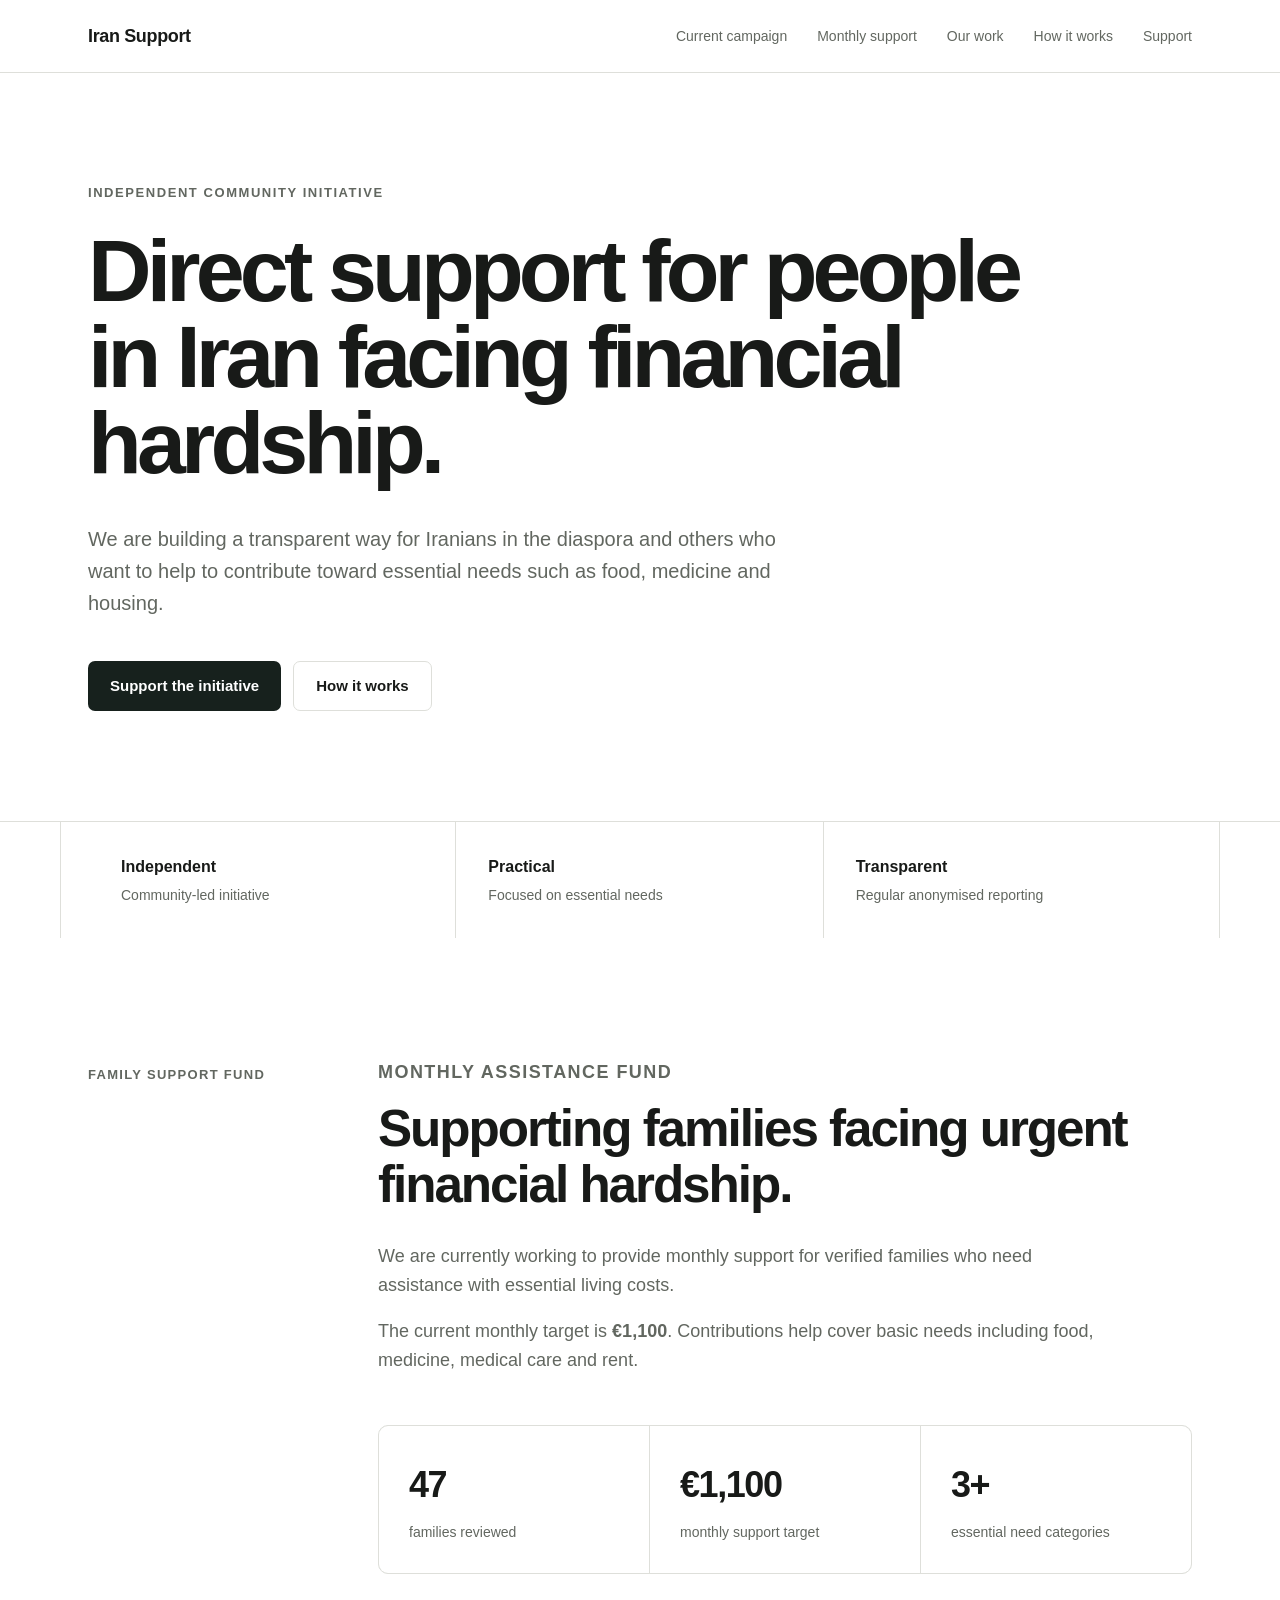
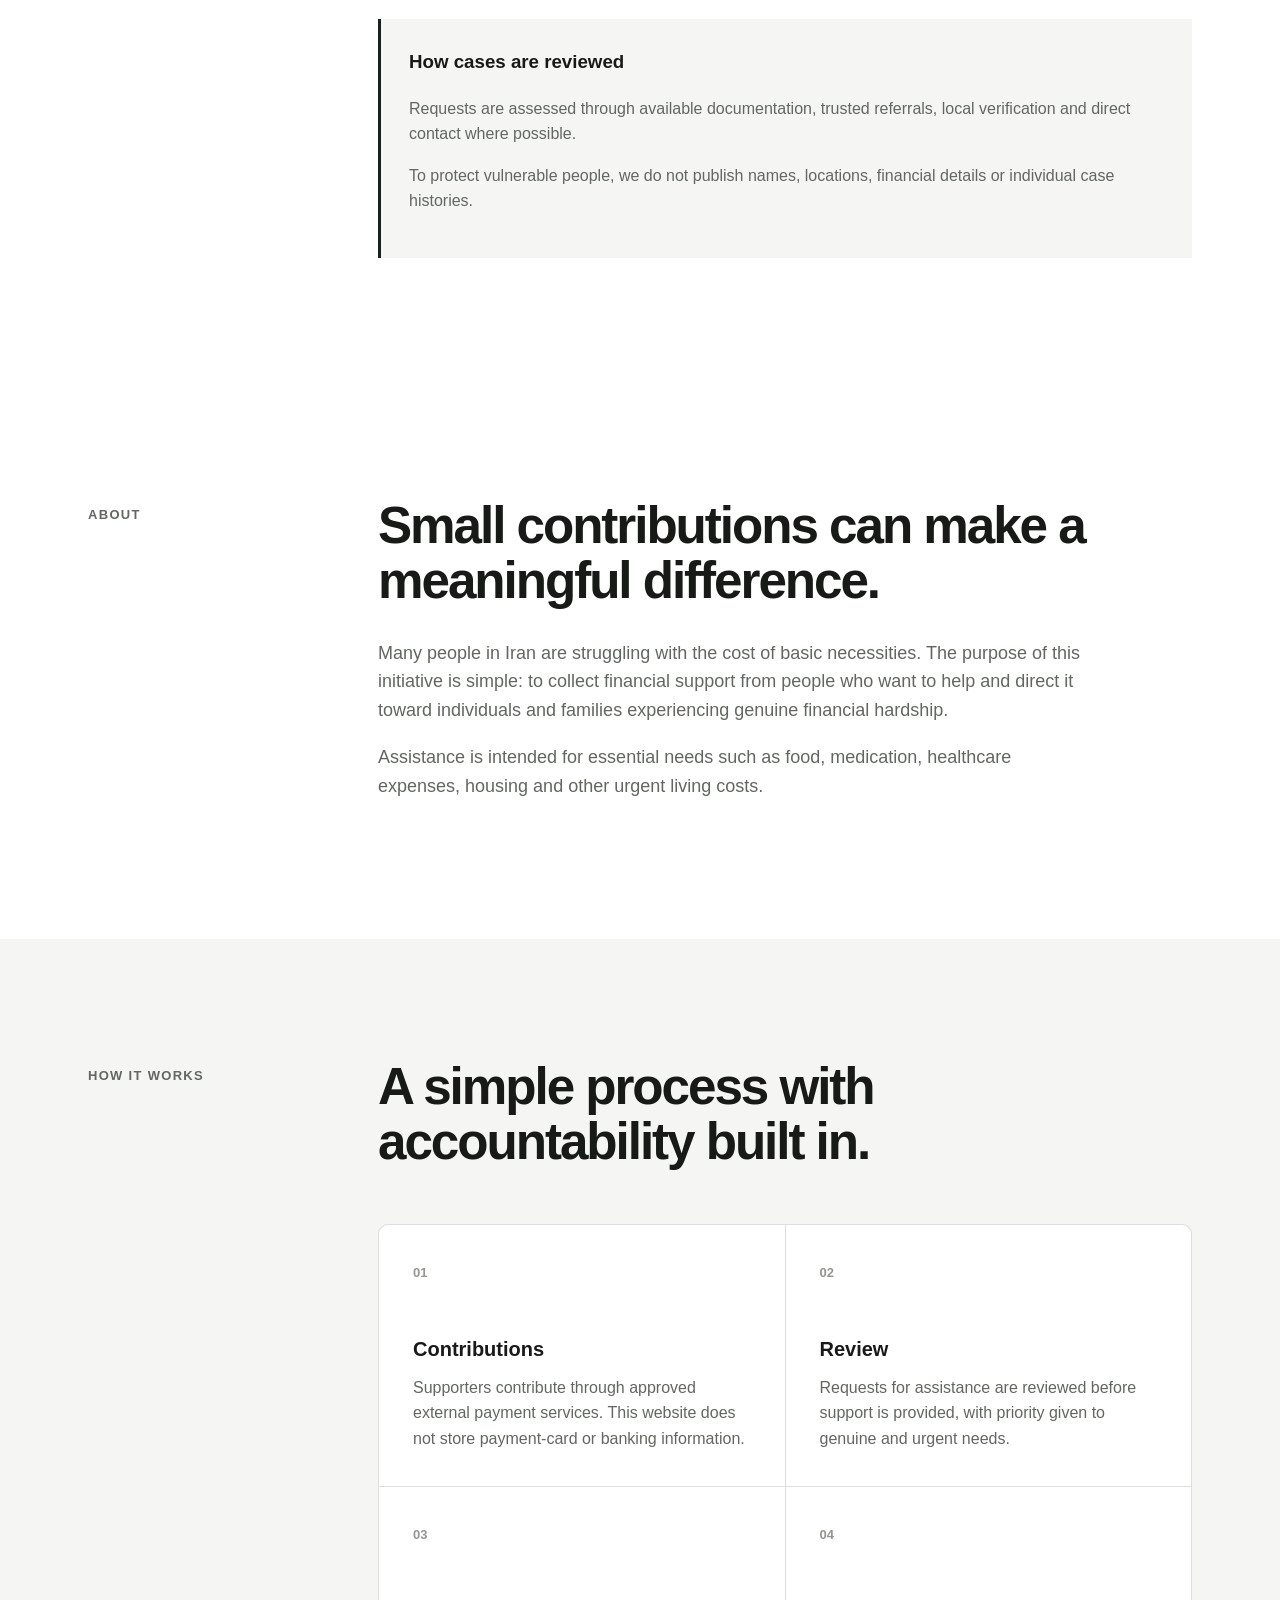
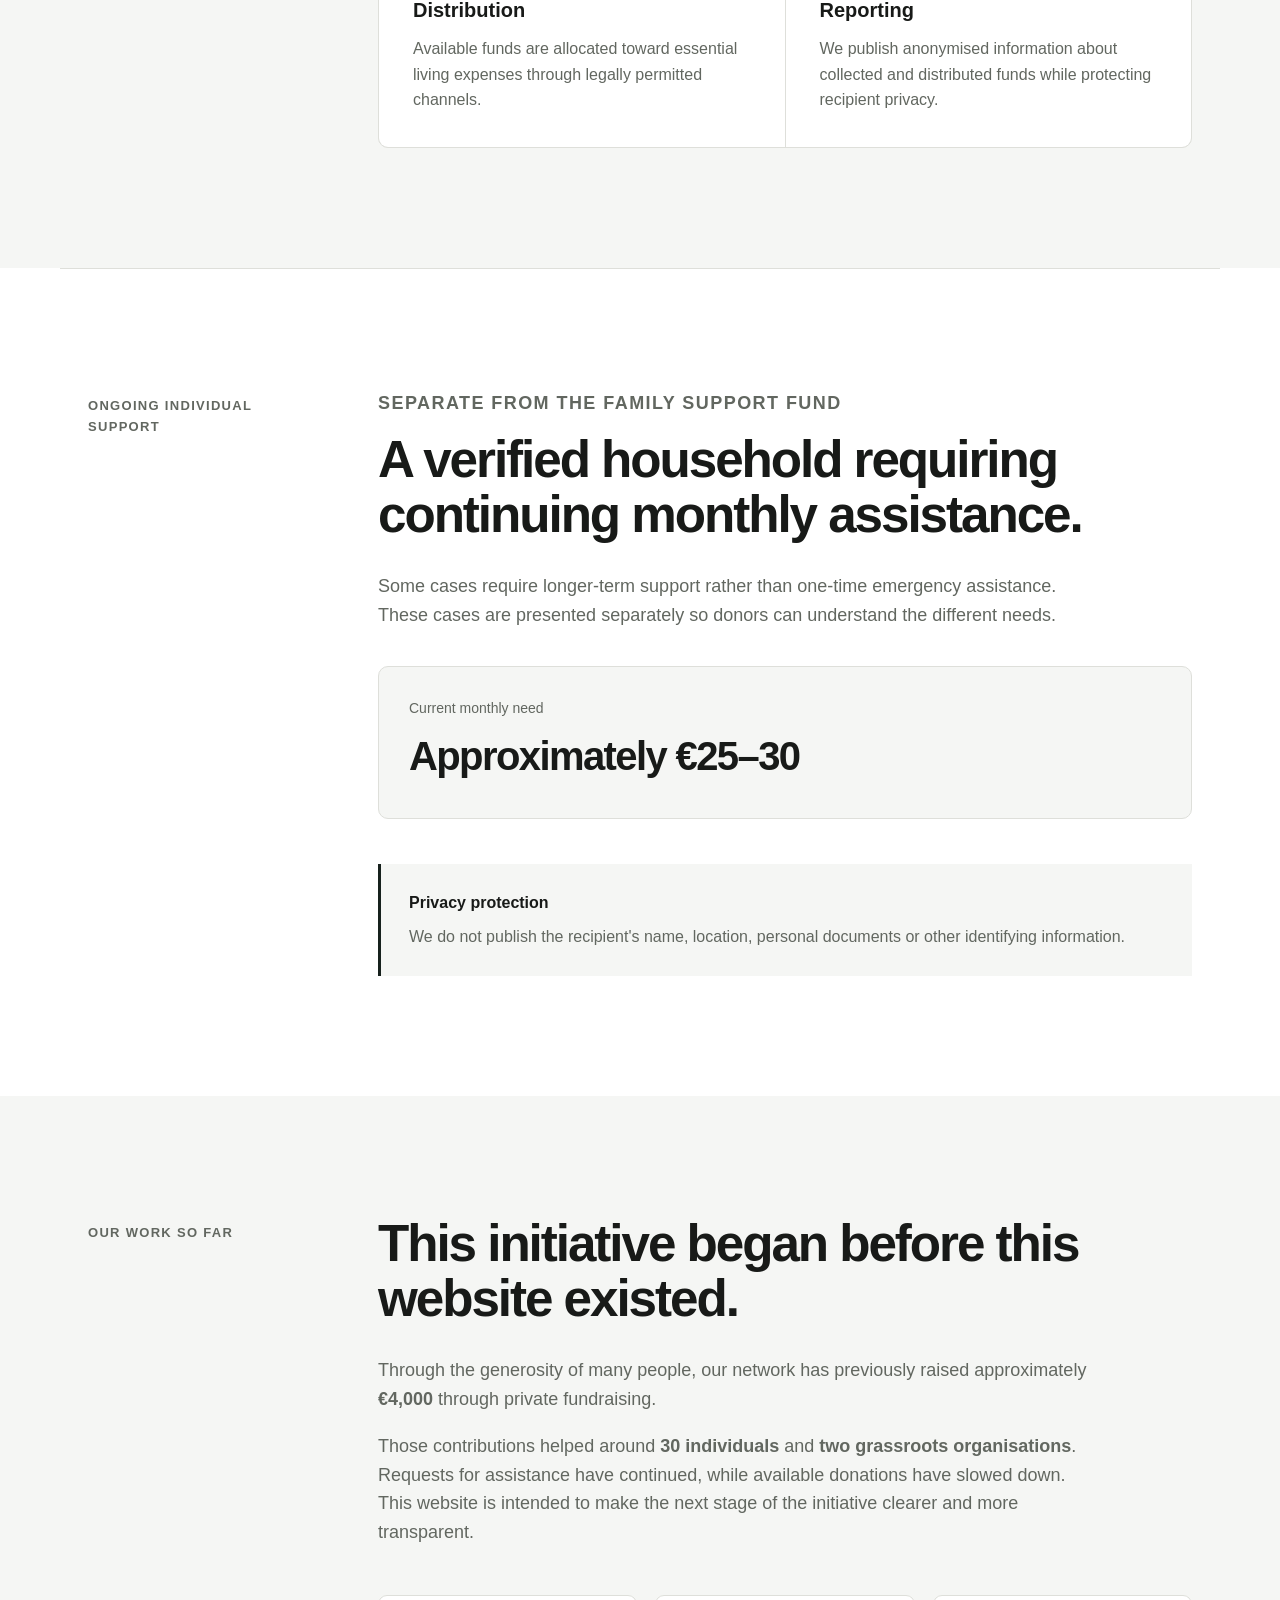
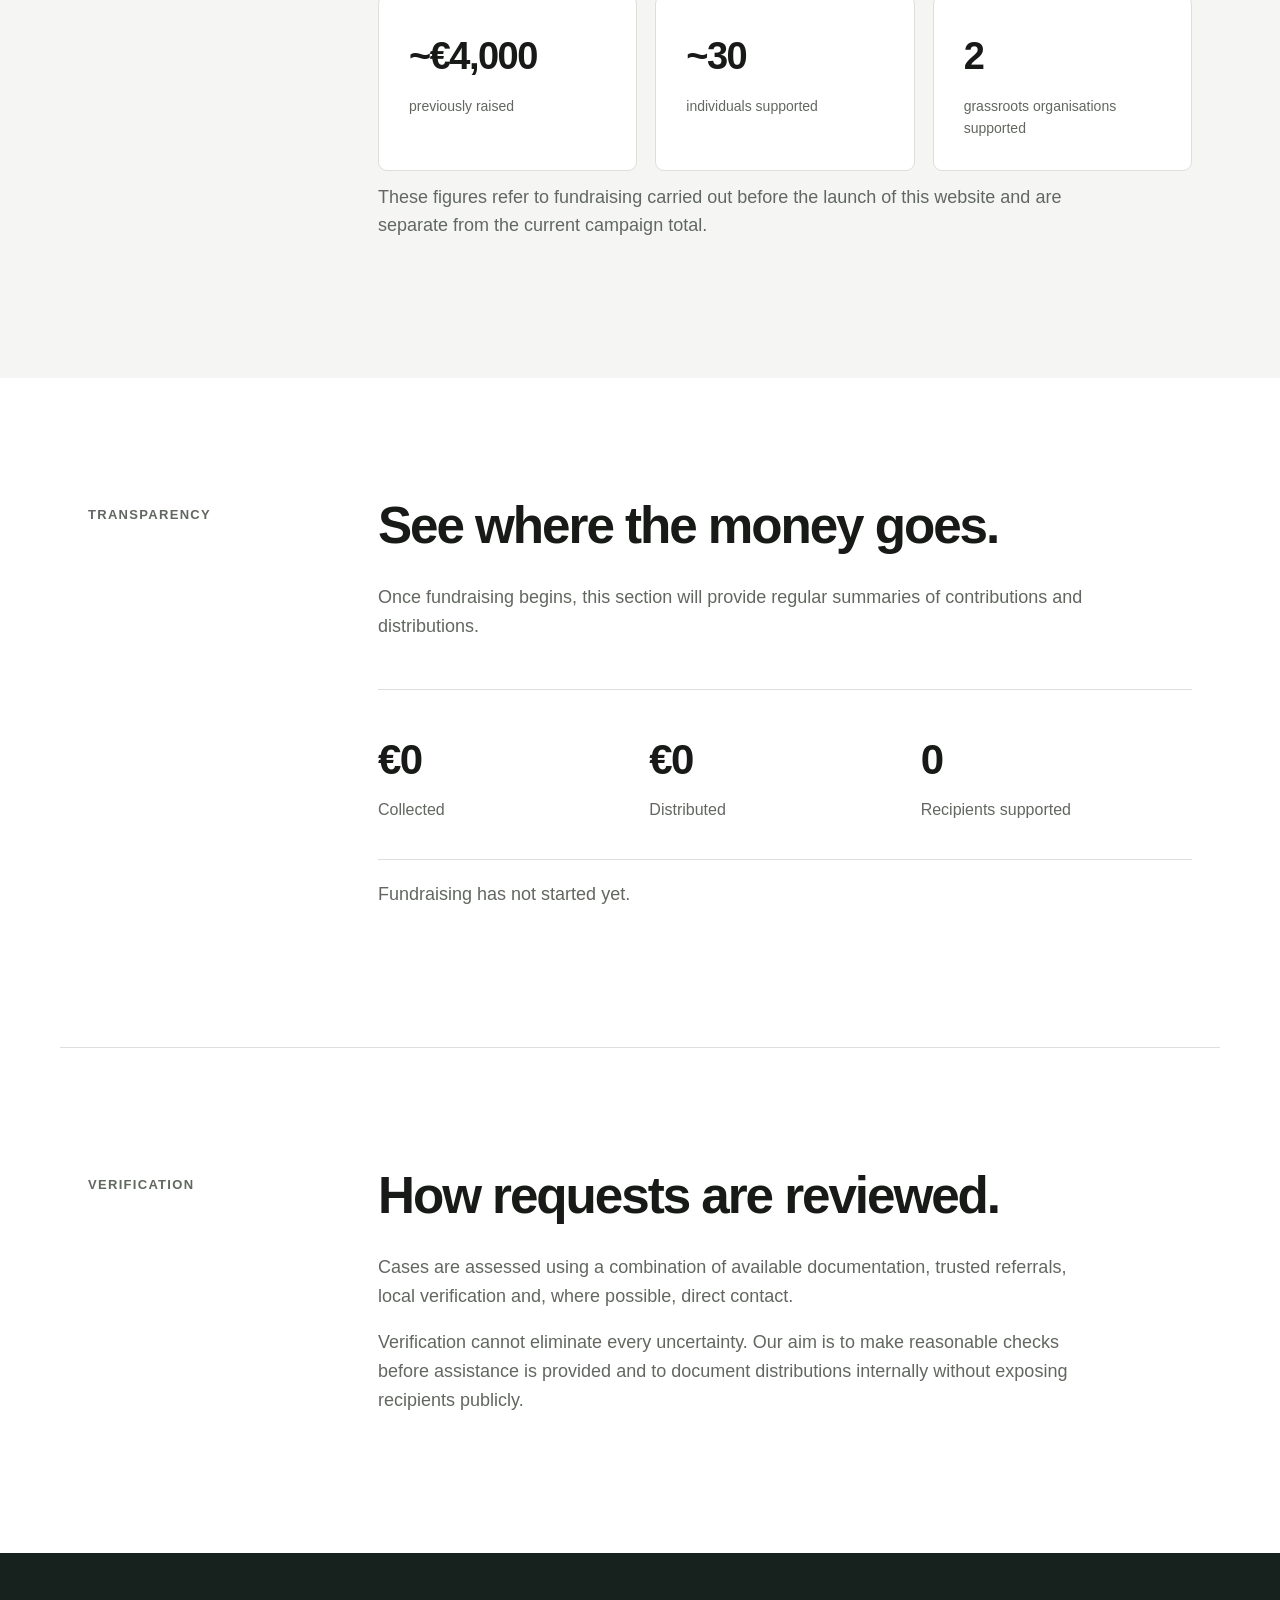
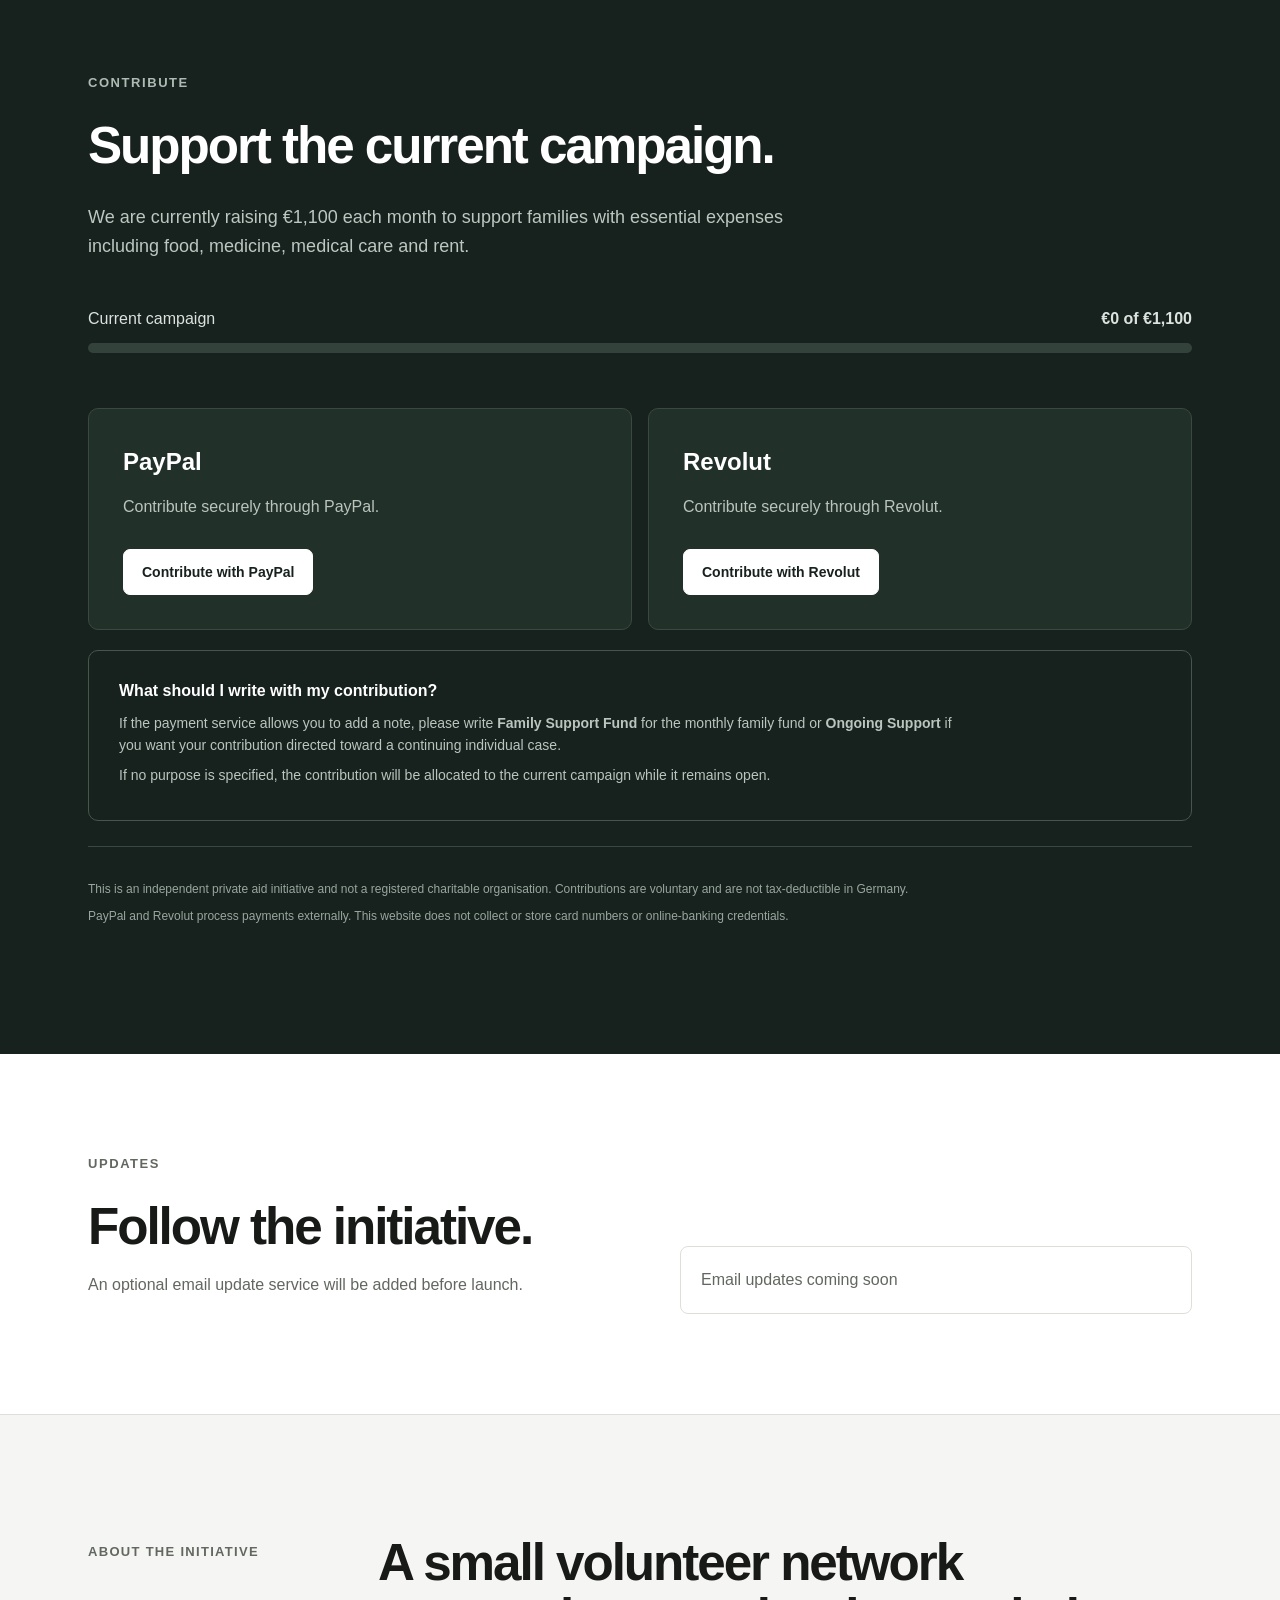
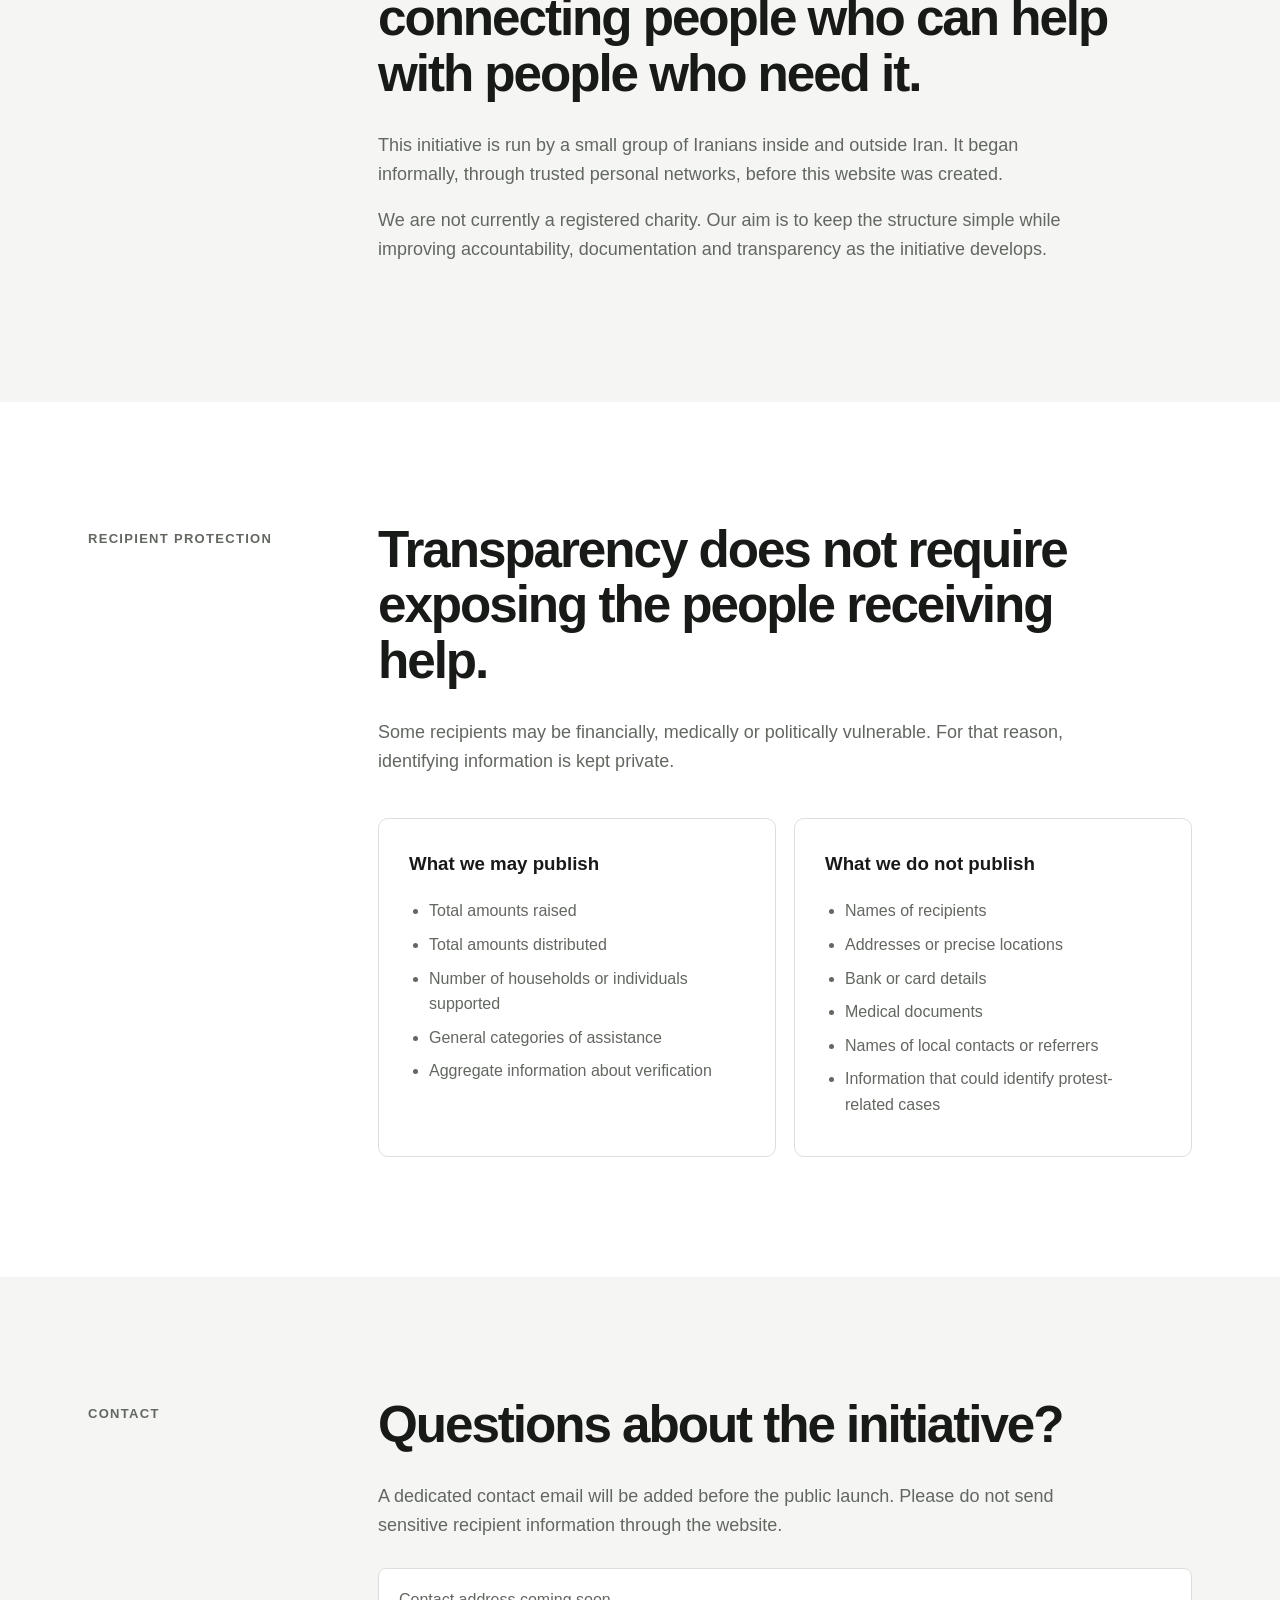
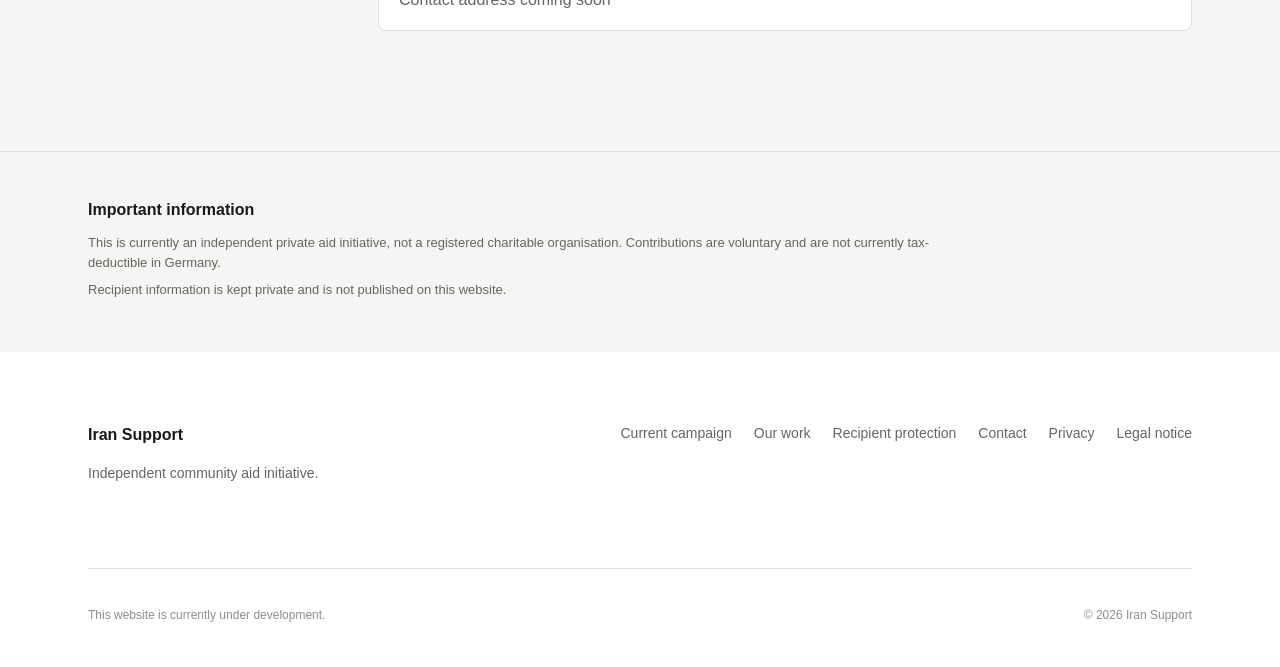
==== commit 027636c2: "Separate family fund and ongoing support projects" ====
--- a/index.html
+++ b/index.html
@@ -89,34 +89,34 @@
 
 
 
-  <!-- CURRENT CAMPAIGN -->
+
+  <!-- FAMILY SUPPORT FUND -->
 
   <section id="campaign" class="section campaign-section">
 
     <div class="section-label">
-      Current campaign
+      Family Support Fund
     </div>
 
     <div class="section-content">
 
       <p class="campaign-kicker">
-        Immediate family support
-      </p>
-
-      <h2>
-        We are currently trying to support 47 families facing urgent financial hardship.
-      </h2>
-
-      <p>
-        Their situations have been reviewed as carefully as possible.
-        Seventeen cases are directly connected to families affected by the
-        January crackdown on the nationwide protests. Other families have lost
-        jobs or essential sources of income during recent months.
-      </p>
-
-      <p>
-        Support is directed toward basic and urgent needs including
-        <strong>food, medicine, medical care and rent.</strong>
+        Monthly assistance fund
+      </p>
+
+      <h2>
+        Supporting families facing urgent financial hardship.
+      </h2>
+
+      <p>
+        We are currently working to provide monthly support for verified
+        families who need assistance with essential living costs.
+      </p>
+
+      <p>
+        The current monthly target is <strong>€1,100</strong>.
+        Contributions help cover basic needs including food, medicine,
+        medical care and rent.
       </p>
 
 
@@ -124,58 +124,48 @@
 
         <div>
           <strong>47</strong>
-          <span>families currently identified</span>
-        </div>
-
-        <div>
-          <strong>17</strong>
-          <span>cases connected to the January crackdown</span>
+          <span>families reviewed</span>
         </div>
 
         <div>
           <strong>€1,100</strong>
-          <span>current fundraising target</span>
-        </div>
-
-      </div>
-
-
-      <div class="fundraising-progress">
-
-        <div class="progress-header">
-          <span>Current campaign progress</span>
-          <strong>
-            €<span id="campaign-raised">0</span>
-            of €<span id="campaign-goal">1,100</span>
-          </strong>
-        </div>
-
-        <div class="progress-track">
-          <div id="campaign-progress" class="progress-fill" style="width: 0%;"></div>
-        </div>
-
-        <p class="progress-note">
-          Fundraising through this website has not started yet.
+          <span>monthly support target</span>
+        </div>
+
+        <div>
+          <strong>3+</strong>
+          <span>essential need categories</span>
+        </div>
+
+      </div>
+
+
+      <div class="verification-summary">
+
+        <h3>
+          How cases are reviewed
+        </h3>
+
+        <p>
+          Requests are assessed through available documentation,
+          trusted referrals, local verification and direct contact
+          where possible.
         </p>
 
-      </div>
-
-
-      <div class="privacy-note">
-
-        <strong>Protecting recipients</strong>
-
         <p>
-          We do not publish recipients' names, exact locations, bank details,
-          referral sources or individual case histories. This allows us to
-          provide accountability while protecting people who may be vulnerable.
+          To protect vulnerable people, we do not publish names,
+          locations, financial details or individual case histories.
         </p>
 
       </div>
 
-    </div>
-
-  </section>
+
+    </div>
+
+  </section>
+
+
+
 
 
   <section id="about" class="section">
@@ -281,45 +271,70 @@
 
 
 
-  <!-- ONGOING MONTHLY SUPPORT -->
+
+  <!-- INDIVIDUAL ONGOING SUPPORT -->
 
   <section id="monthly" class="section monthly-family-section">
 
     <div class="section-label">
-      Ongoing support
-    </div>
-
-    <div class="section-content">
+      Ongoing individual support
+    </div>
+
+
+    <div class="section-content">
+
 
       <p class="campaign-kicker">
-        Separate ongoing need
-      </p>
-
-      <h2>
-        One verified household currently needs approximately €25–30 each month.
-      </h2>
-
-      <p>
-        This support helps cover essential living expenses.
-        The amount is reviewed periodically because exchange rates and
-        local costs can change.
-      </p>
-
-      <p>
-        To protect the family, we do not publish names, locations,
-        financial details or individual verification records.
-      </p>
+        Separate from the Family Support Fund
+      </p>
+
+
+      <h2>
+        A verified household requiring continuing monthly assistance.
+      </h2>
+
+
+      <p>
+        Some cases require longer-term support rather than one-time
+        emergency assistance. These cases are presented separately so
+        donors can understand the different needs.
+      </p>
+
 
       <div class="monthly-need-simple">
 
-        <span>Approximate monthly need</span>
-        <strong>€25–30</strong>
-
-      </div>
-
-    </div>
-
-  </section>
+        <span>
+          Current monthly need
+        </span>
+
+        <strong>
+          Approximately €25–30
+        </strong>
+
+      </div>
+
+
+      <div class="privacy-note">
+
+        <strong>
+          Privacy protection
+        </strong>
+
+        <p>
+          We do not publish the recipient's name, location, personal
+          documents or other identifying information.
+        </p>
+
+      </div>
+
+
+    </div>
+
+
+  </section>
+
+
+
 
 
 
@@ -473,7 +488,7 @@
       </h2>
 
       <p>
-        We are currently raising €1,100 to support the next families
+        We are currently raising €1,100 each month to support families
         with essential expenses including food, medicine, medical care
         and rent.
       </p>
@@ -553,9 +568,9 @@
 
         <p>
           If the payment service allows you to add a note, please write
-          <strong>Current campaign</strong> for the €1,100 campaign or
-          <strong>Monthly family</strong> if you want your contribution
-          to support the household needing ongoing monthly assistance.
+          <strong>Family Support Fund</strong> for the monthly family fund
+          or <strong>Ongoing Support</strong> if you want your contribution
+          directed toward a continuing individual case.
         </p>
 
         <p>
--- a/styles.css
+++ b/styles.css
@@ -1225,3 +1225,42 @@
   }
 
 }
+
+
+/* --------------------------------------------------
+   Project separation
+-------------------------------------------------- */
+
+
+.verification-summary {
+
+  margin-top: 45px;
+  padding: 28px;
+
+  background: var(--soft-background);
+  border-left: 3px solid var(--dark);
+
+}
+
+
+.verification-summary h3 {
+
+  margin-top: 0;
+
+}
+
+
+.verification-summary p {
+
+  color: var(--muted);
+
+}
+
+
+
+.monthly-family-section {
+
+  border-top: 1px solid var(--border);
+
+}
+
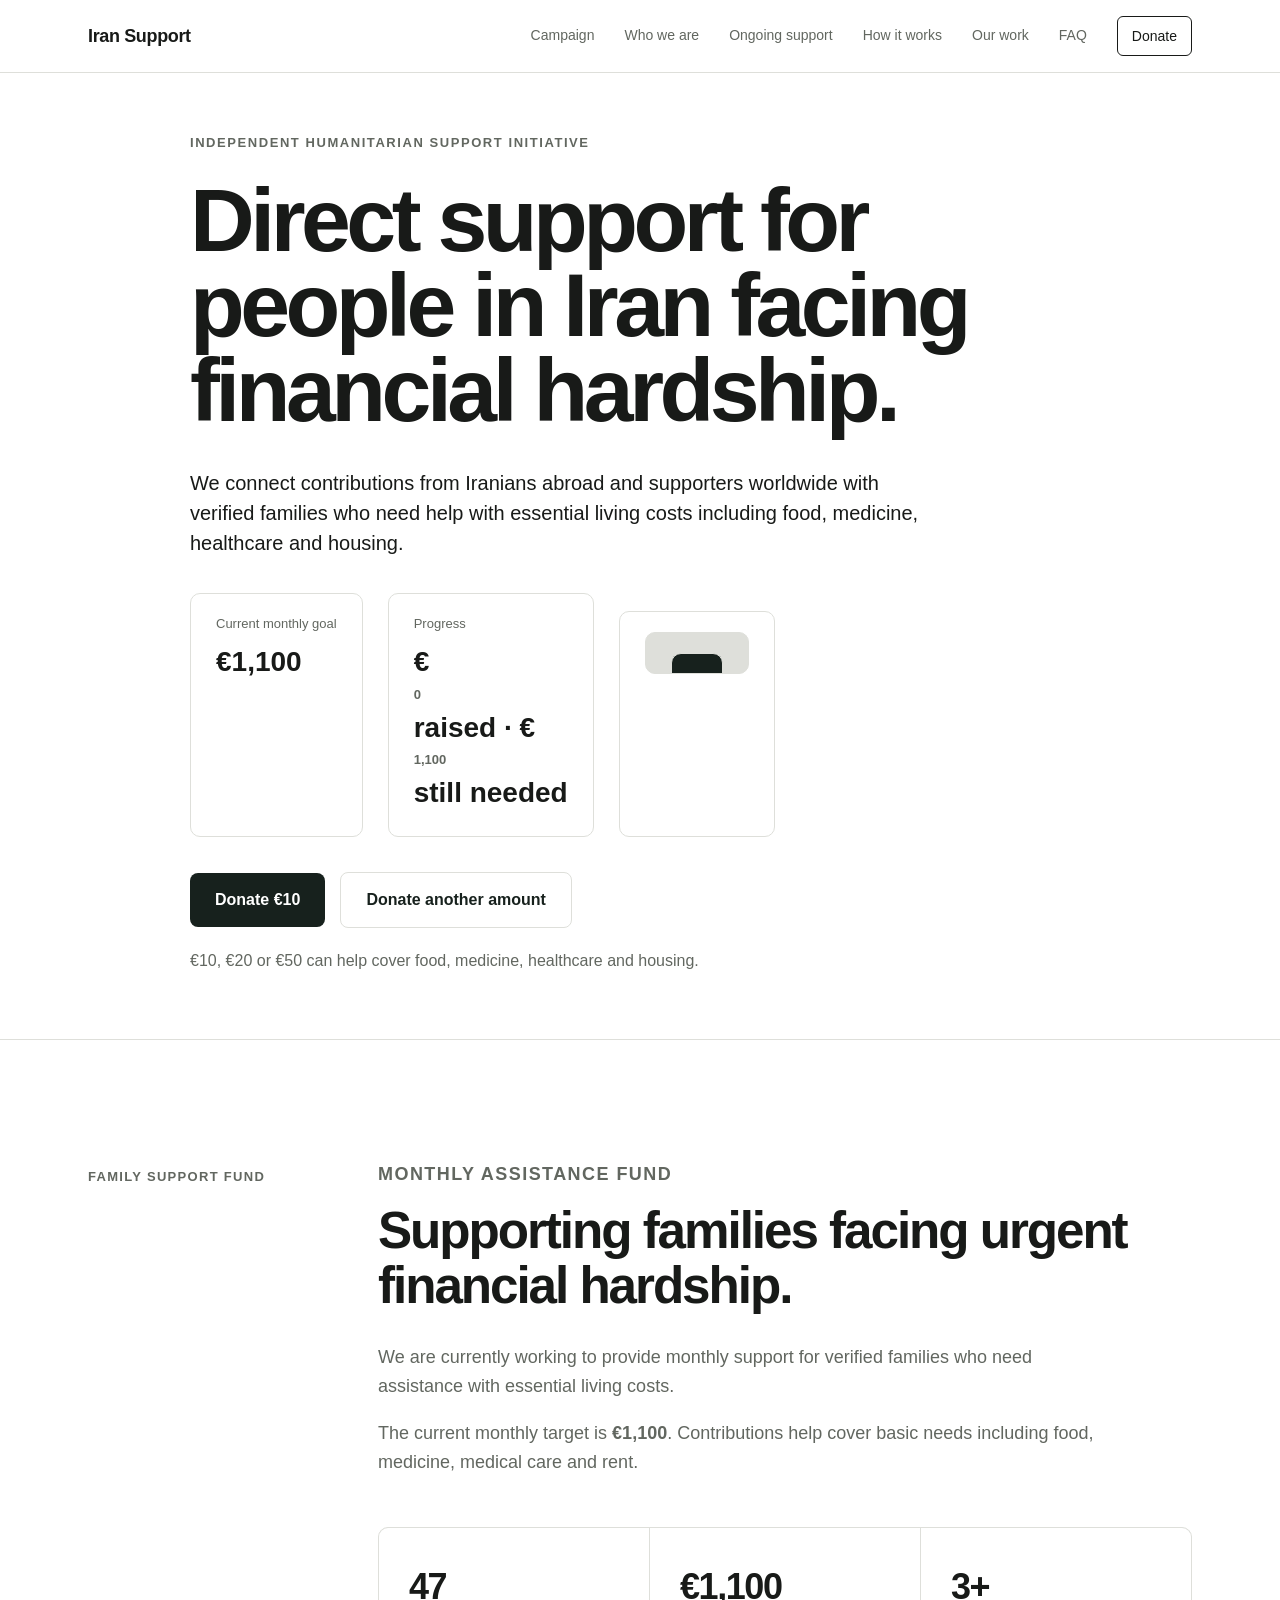
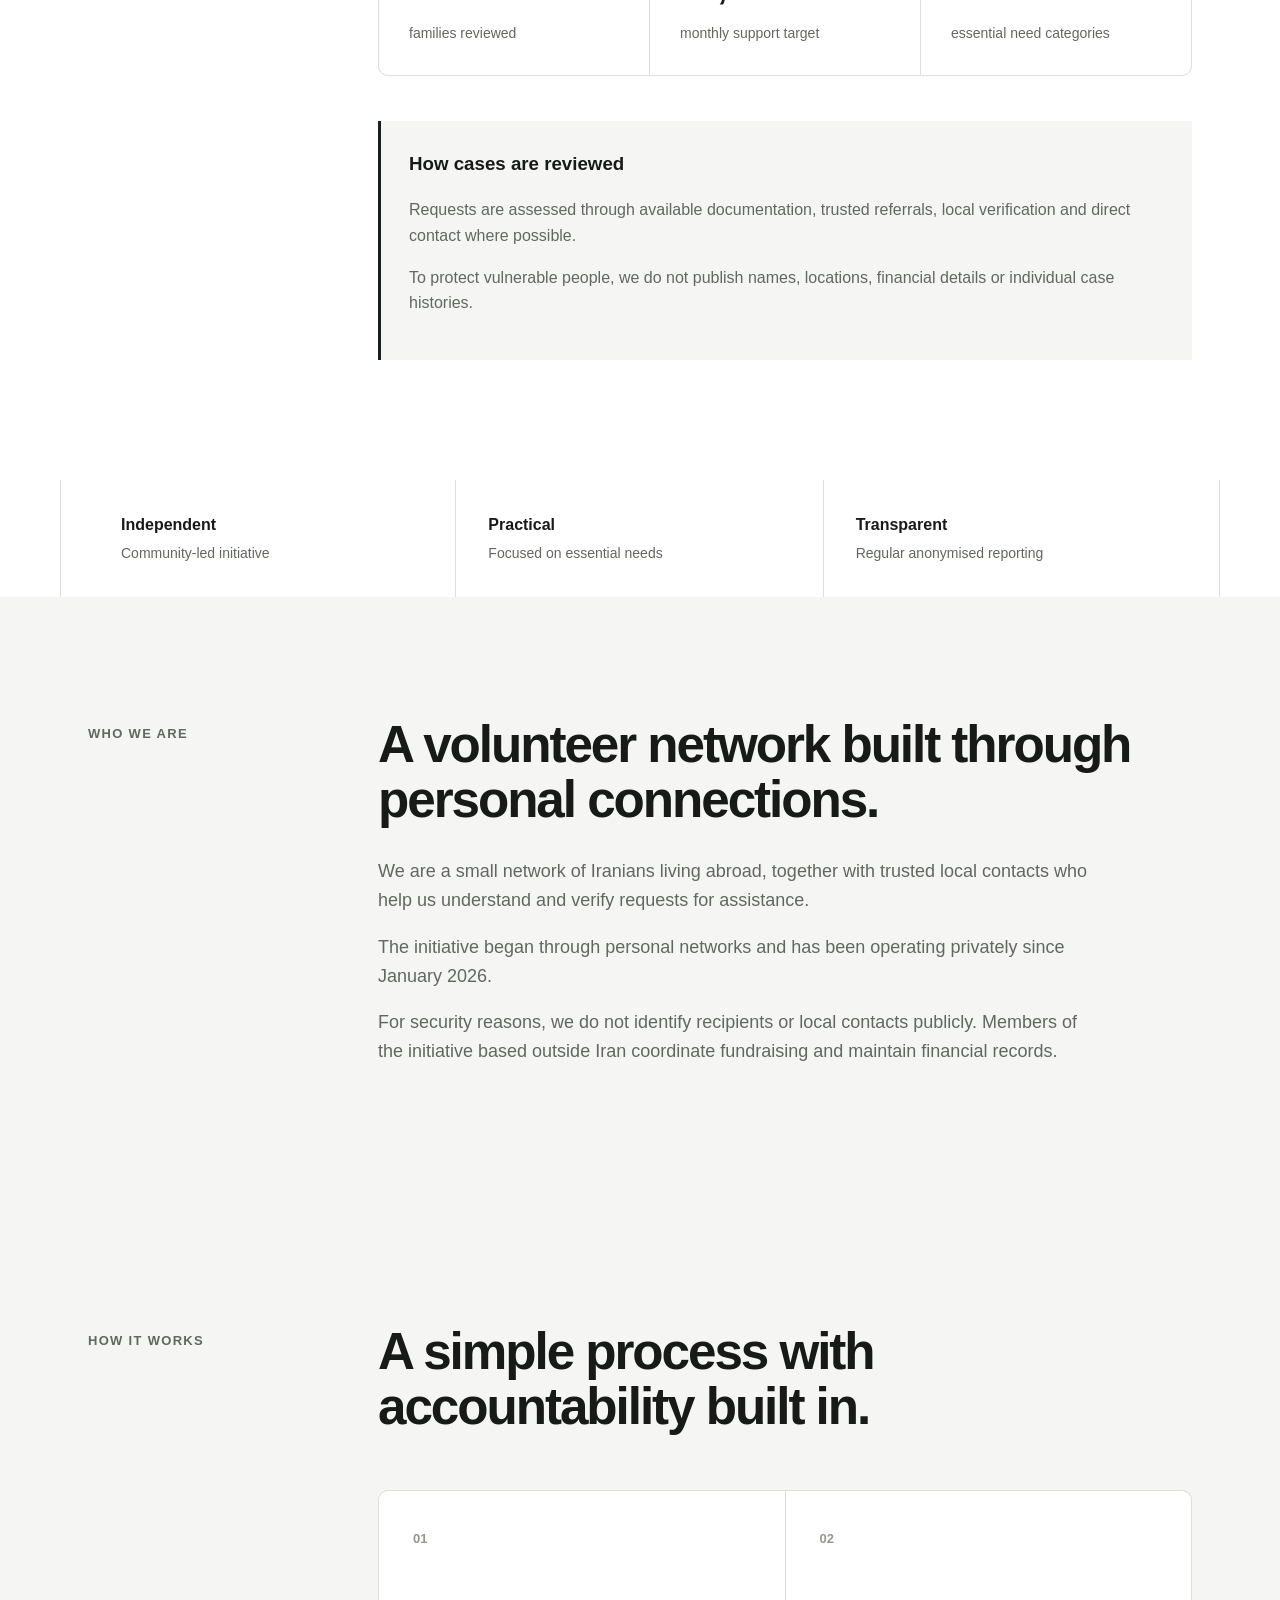
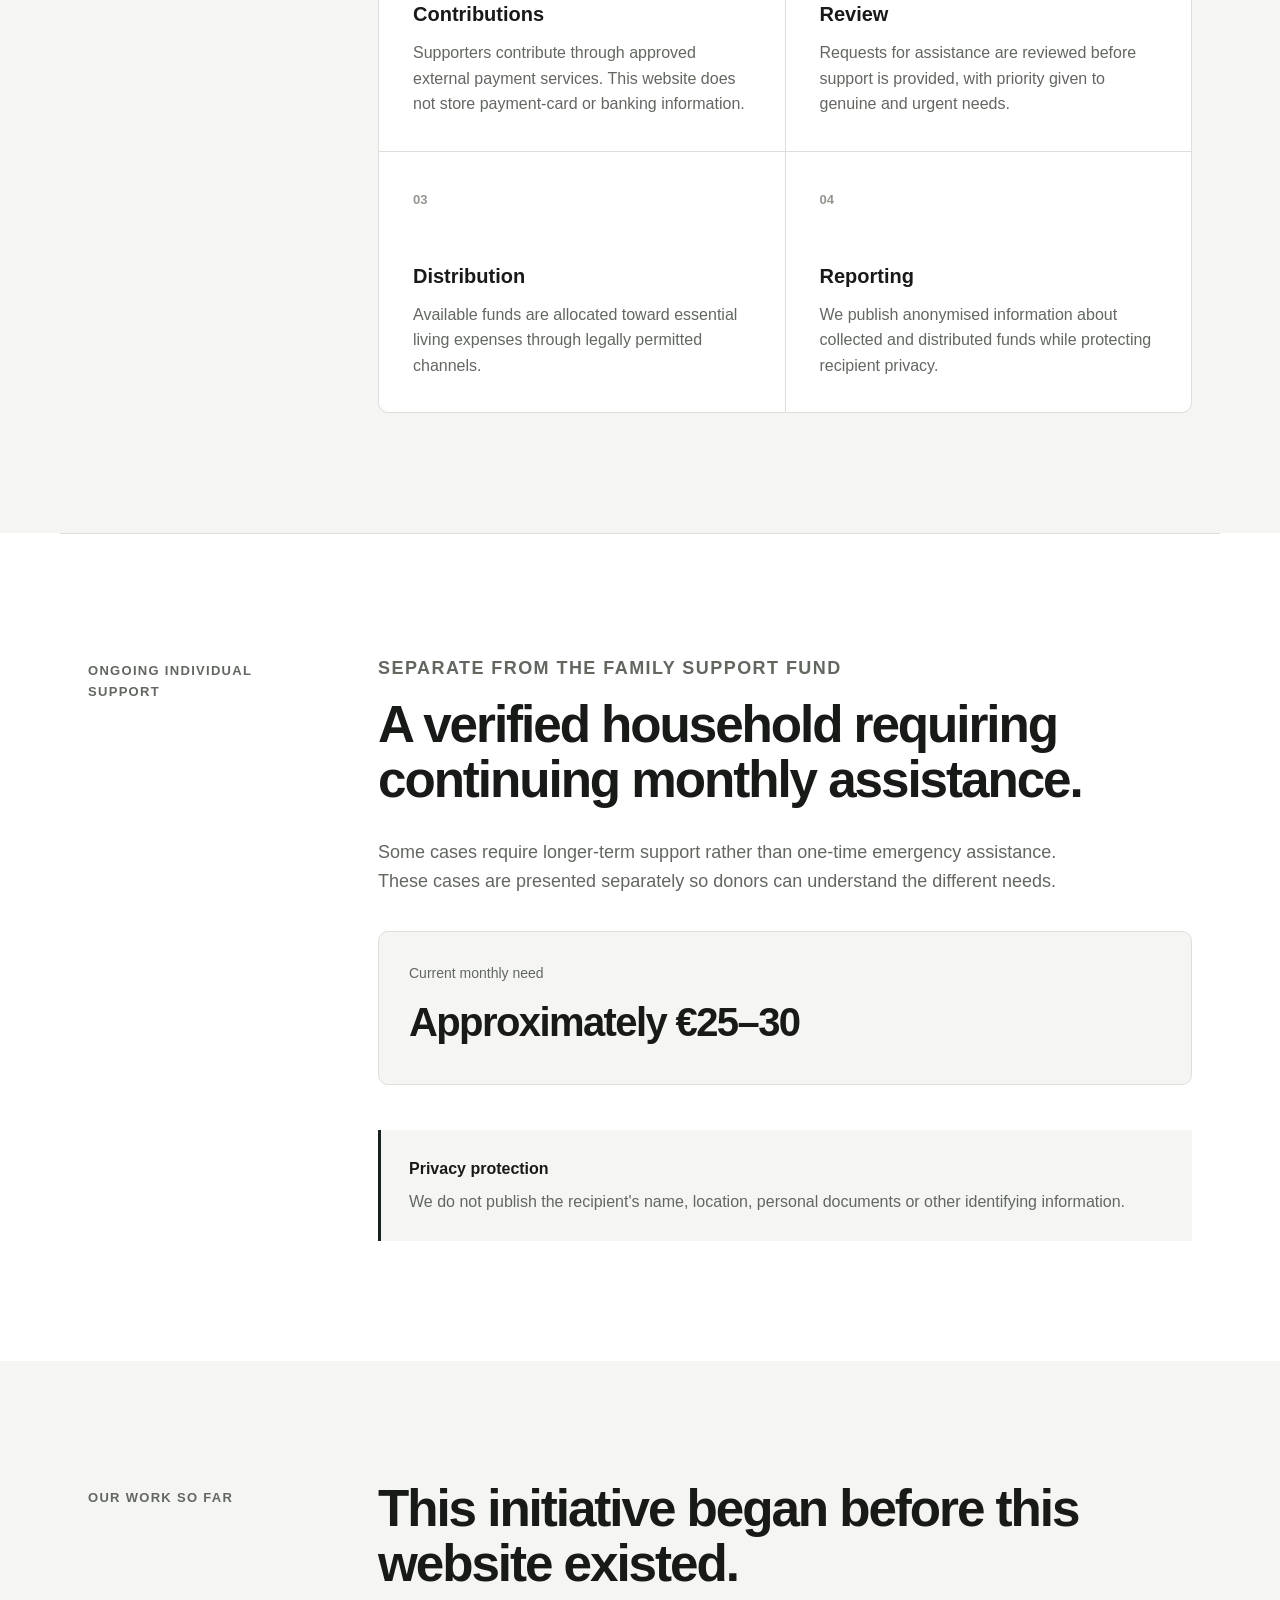
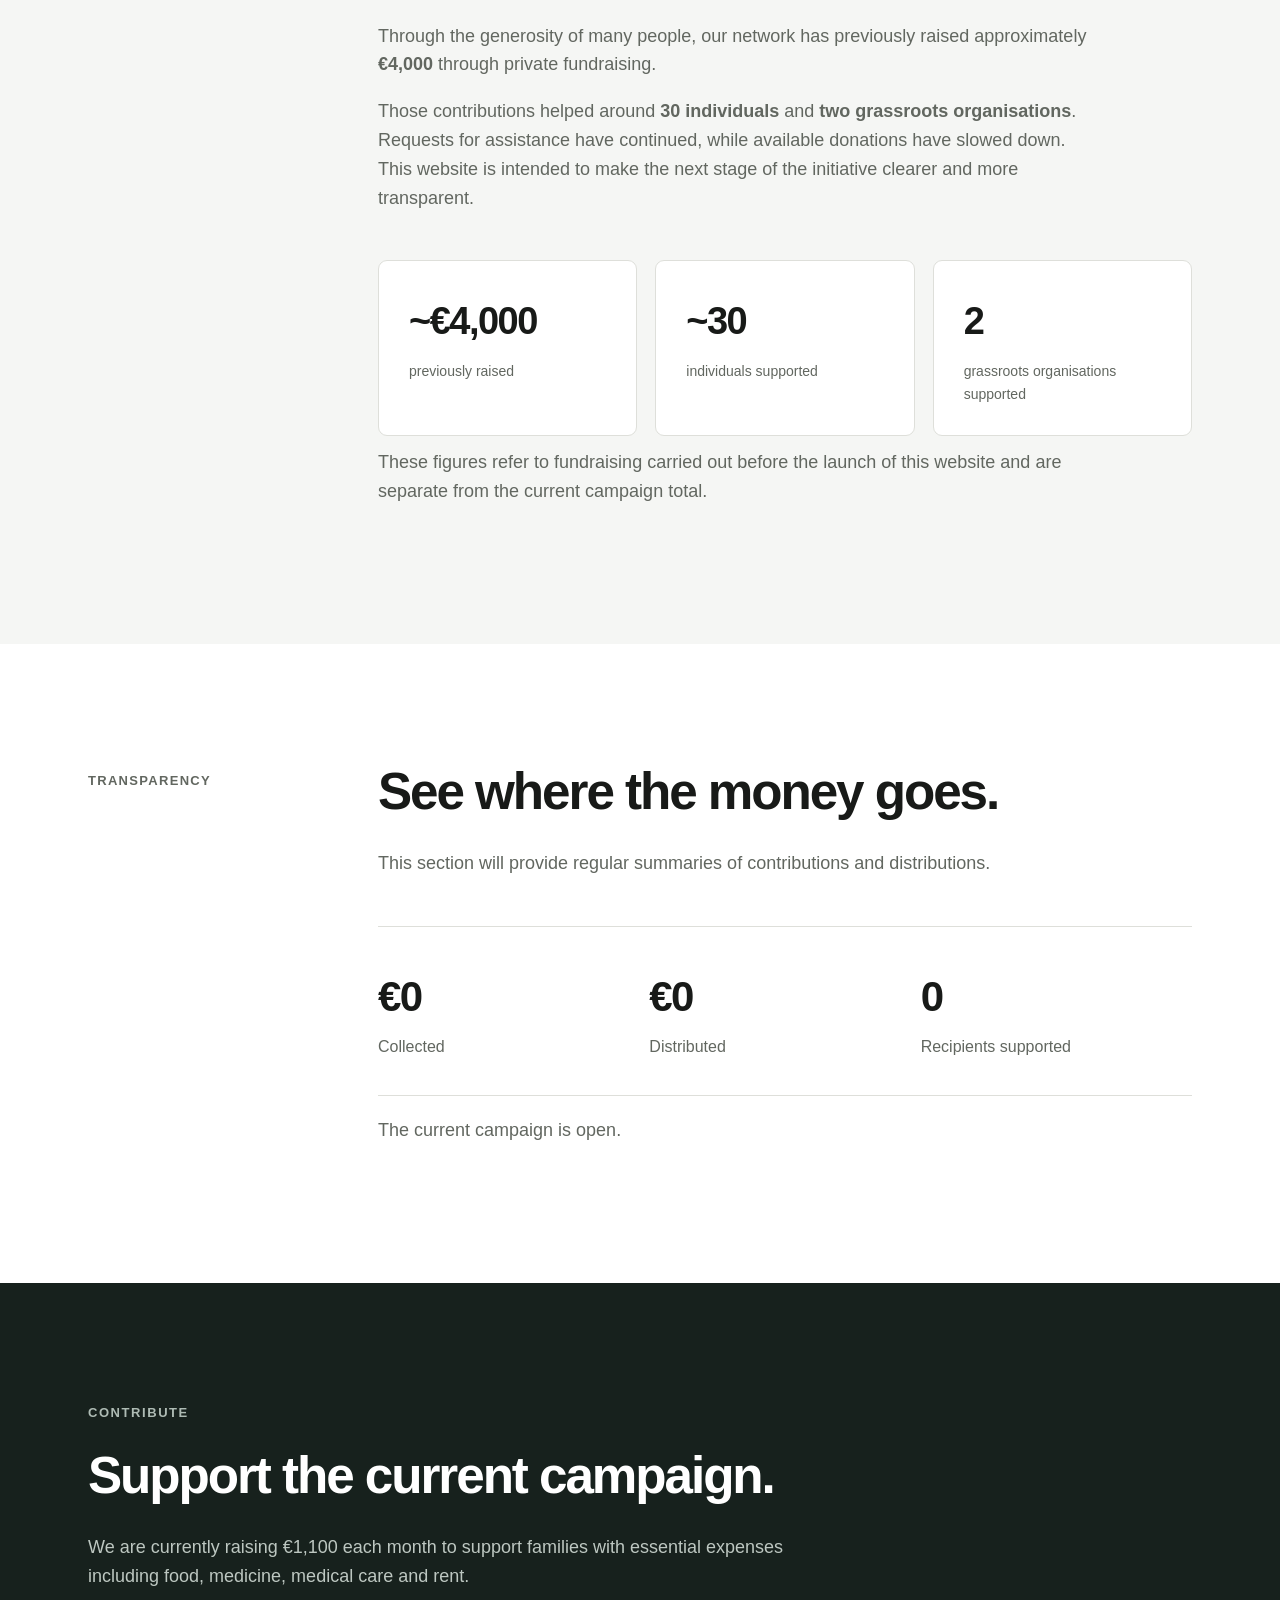
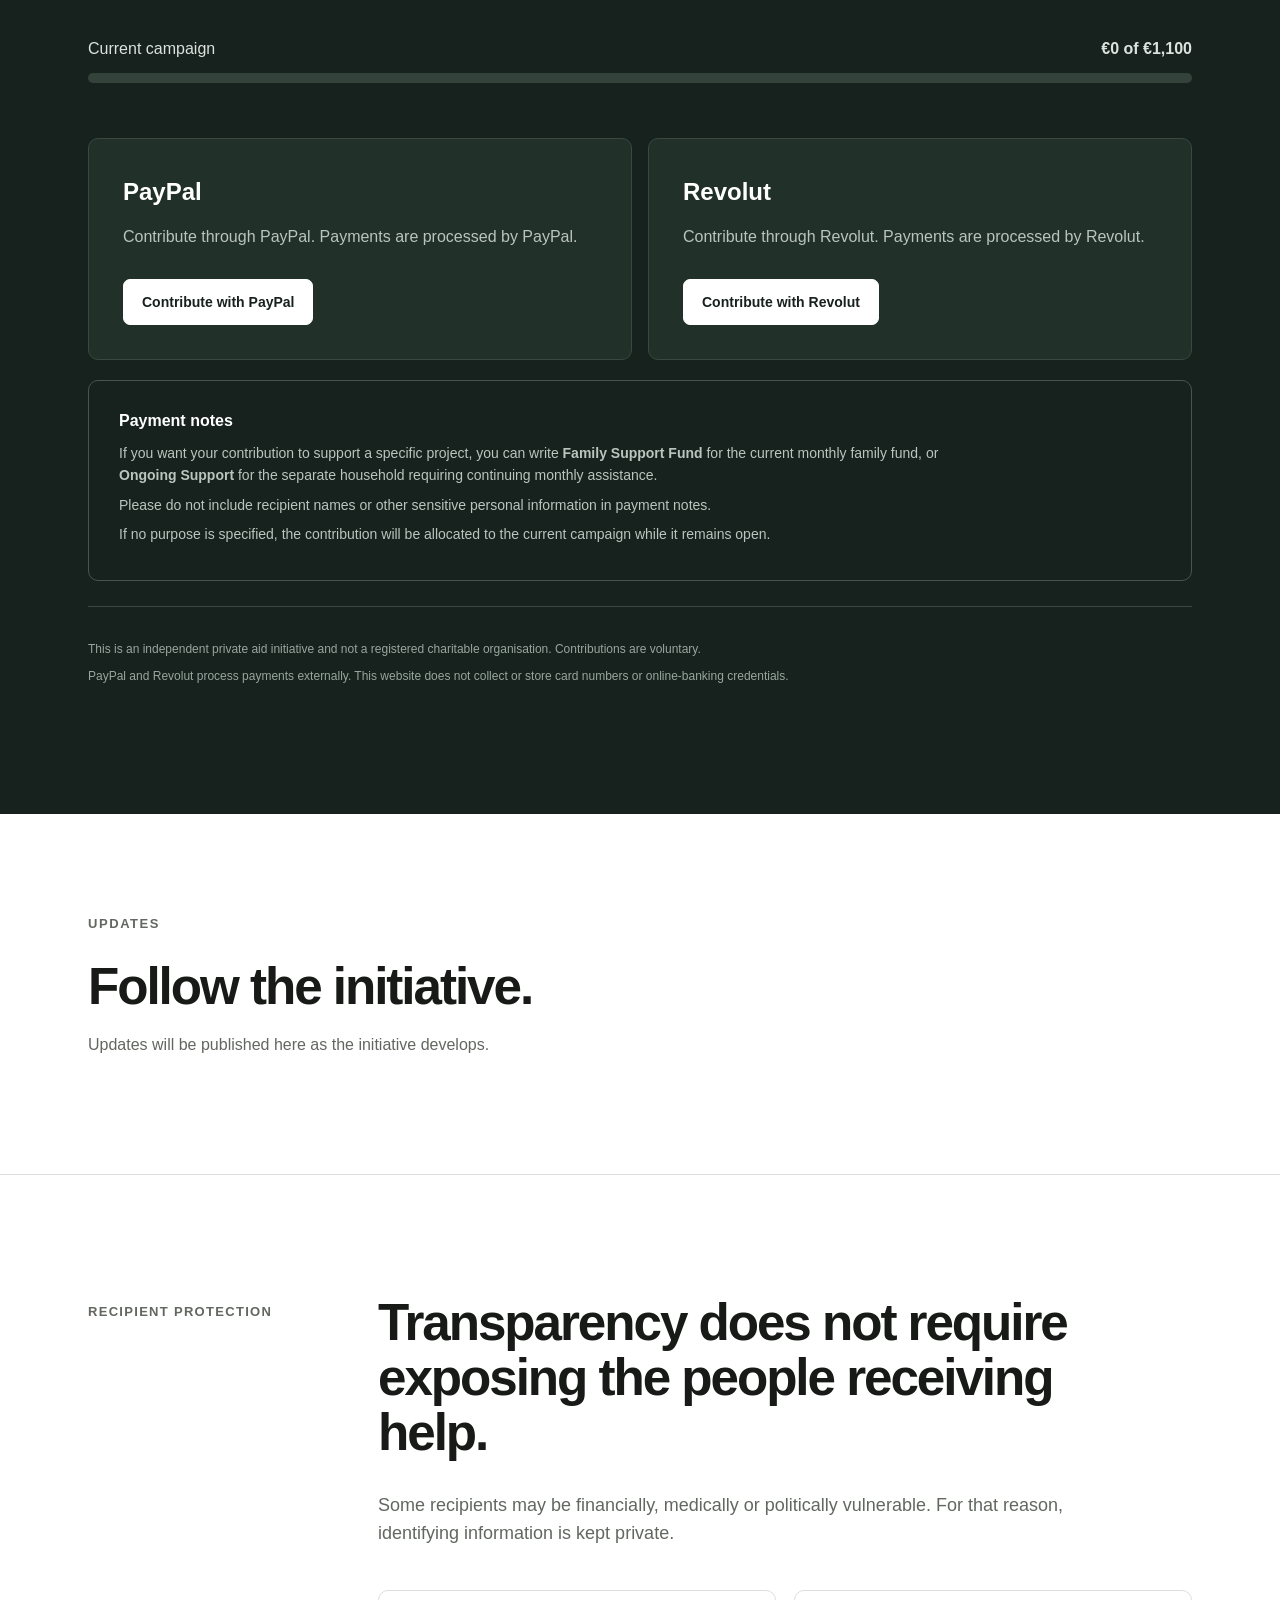
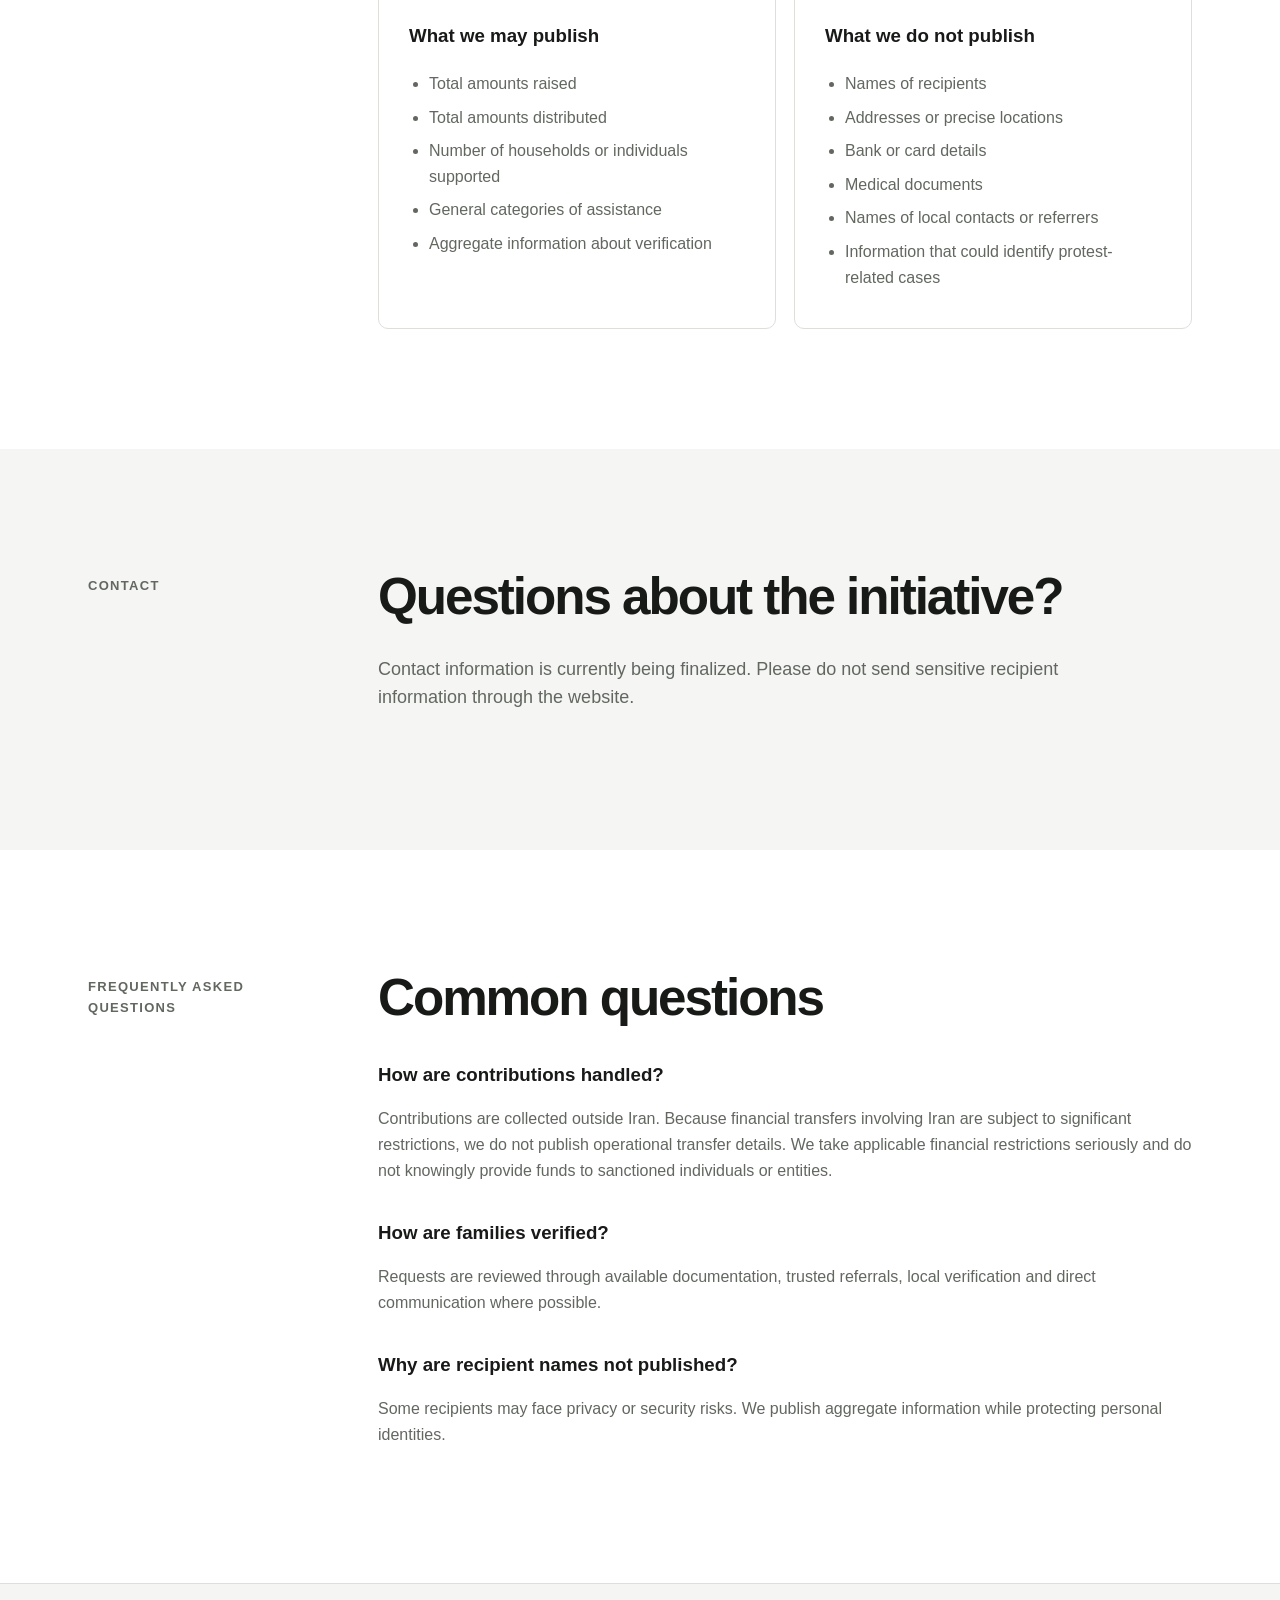
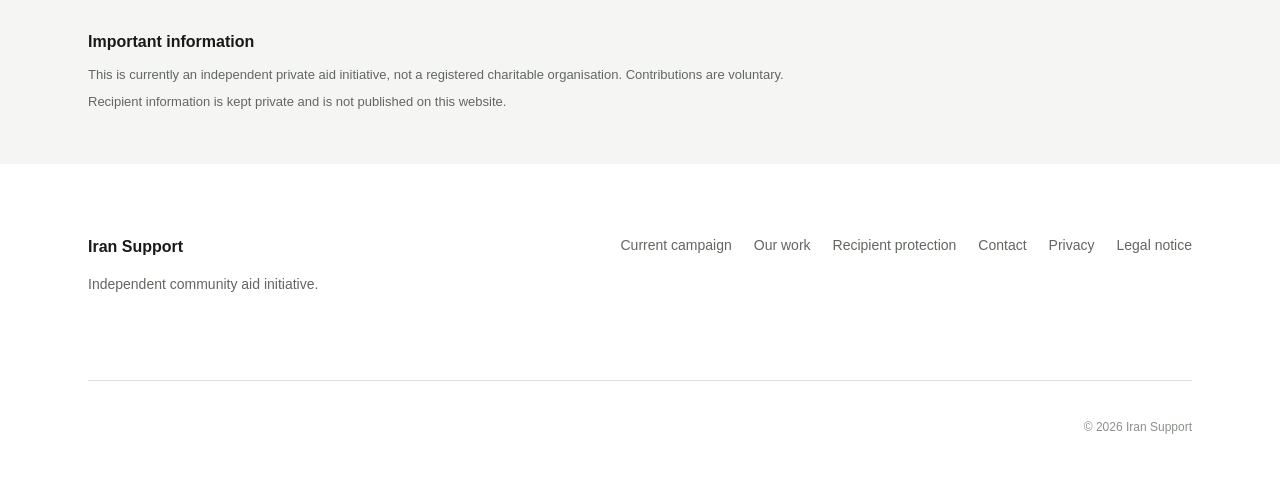
==== commit 066374a6: "Prepare Iran Support site for launch" ====
--- a/index.html
+++ b/index.html
@@ -22,11 +22,13 @@
     <a class="logo" href="#">Iran Support</a>
 
     <nav class="nav-links" aria-label="Main navigation">
-      <a href="#campaign">Current campaign</a>
-      <a href="#monthly">Monthly support</a>
+      <a href="#campaign">Campaign</a>
+      <a href="#who-we-are">Who we are</a>
+      <a href="#monthly">Ongoing support</a>
+      <a href="#how">How it works</a>
       <a href="#impact">Our work</a>
-      <a href="#how">How it works</a>
-      <a href="#support">Support</a>
+      <a href="#faq">FAQ</a>
+      <a href="#support" class="nav-donate">Donate</a>
     </nav>
 
   </div>
@@ -35,62 +37,80 @@
 
 <main>
 
-  <section class="hero">
-
-    <div class="hero-inner">
-
-      <p class="eyebrow">
-        Independent community initiative
-      </p>
-
-      <h1>
-        Direct support for people in Iran facing financial hardship.
-      </h1>
-
-      <p class="hero-text">
-        We are building a transparent way for Iranians in the diaspora
-        and others who want to help to contribute toward essential needs
-        such as food, medicine and housing.
-      </p>
-
-      <div class="hero-actions">
-        <a class="button primary" href="#support">
-          Support the initiative
-        </a>
-
-        <a class="button secondary" href="#how">
-          How it works
-        </a>
-      </div>
-
-    </div>
-
-  </section>
-
-
-  <section class="principles">
-
-    <div class="principle">
-      <strong>Independent</strong>
-      <span>Community-led initiative</span>
-    </div>
-
-    <div class="principle">
-      <strong>Practical</strong>
-      <span>Focused on essential needs</span>
-    </div>
-
-    <div class="principle">
-      <strong>Transparent</strong>
-      <span>Regular anonymised reporting</span>
-    </div>
-
-  </section>
-
-
-
-
-  <!-- FAMILY SUPPORT FUND -->
+
+<section class="hero">
+
+  <div class="hero-content">
+
+    <p class="eyebrow">
+      Independent humanitarian support initiative
+    </p>
+
+
+    <h1>
+      Direct support for people in Iran facing financial hardship.
+    </h1>
+
+
+    <p class="hero-description">
+      We connect contributions from Iranians abroad and supporters
+      worldwide with verified families who need help with essential
+      living costs including food, medicine, healthcare and housing.
+    </p>
+
+
+    <div class="hero-goal">
+
+      <div>
+        <span>Current monthly goal</span>
+        <strong>€1,100</strong>
+      </div>
+
+
+      <div>
+        <span>Progress</span>
+        <strong>
+          €<span id="campaign-raised">0</span> raised ·
+          €<span id="campaign-remaining">1,100</span> still needed
+        </strong>
+      </div>
+
+      <div class="hero-progress">
+        <div class="hero-progress-track">
+          <div
+            id="campaign-progress"
+            class="hero-progress-fill"
+            style="width: 0%;"
+          ></div>
+        </div>
+      </div>
+
+    </div>
+
+
+    <div class="hero-actions">
+
+      <a class="primary-button" href="#support">
+        Donate €10
+      </a>
+
+      <a class="secondary-button" href="#support">
+        Donate another amount
+      </a>
+
+    </div>
+
+
+    <p class="hero-note">
+      €10, €20 or €50 can help cover food, medicine,
+      healthcare and housing.
+    </p>
+
+
+  </div>
+
+</section>
+<!-- FAMILY SUPPORT FUND -->
 
   <section id="campaign" class="section campaign-section">
 
@@ -164,42 +184,65 @@
 
   </section>
 
-
-
-
-
-  <section id="about" class="section">
-
-    <div class="section-label">
-      About
-    </div>
-
-    <div class="section-content">
-
-      <h2>
-        Small contributions can make a meaningful difference.
-      </h2>
-
-      <p>
-        Many people in Iran are struggling with the cost of basic
-        necessities. The purpose of this initiative is simple:
-        to collect financial support from people who want to help
-        and direct it toward individuals and families experiencing
-        genuine financial hardship.
-      </p>
-
-      <p>
-        Assistance is intended for essential needs such as food,
-        medication, healthcare expenses, housing and other urgent
-        living costs.
-      </p>
-
-    </div>
-
-  </section>
-
-
-  <section id="how" class="section section-alt">
+<section class="principles">
+
+    <div class="principle">
+      <strong>Independent</strong>
+      <span>Community-led initiative</span>
+    </div>
+
+    <div class="principle">
+      <strong>Practical</strong>
+      <span>Focused on essential needs</span>
+    </div>
+
+    <div class="principle">
+      <strong>Transparent</strong>
+      <span>Regular anonymised reporting</span>
+    </div>
+
+  </section>
+
+<section id="who-we-are" class="section section-alt">
+
+  <div class="section-label">
+    Who we are
+  </div>
+
+
+  <div class="section-content">
+
+    <h2>
+      A volunteer network built through personal connections.
+    </h2>
+
+
+    <p>
+      We are a small network of Iranians living abroad, together with
+      trusted local contacts who help us understand and verify requests
+      for assistance.
+    </p>
+
+
+    <p>
+      The initiative began through personal networks and has been
+      operating privately since January 2026.
+    </p>
+
+
+    <p>
+      For security reasons, we do not identify recipients or local
+      contacts publicly. Members of the initiative based outside Iran
+      coordinate fundraising and maintain financial records.
+    </p>
+
+
+  </div>
+
+</section>
+
+
+<section id="how" class="section section-alt">
 
     <div class="section-label">
       How it works
@@ -339,8 +382,7 @@
 
 
   <!-- PREVIOUS WORK -->
-
-  <section id="impact" class="section section-alt">
+<section id="impact" class="section section-alt">
 
     <div class="section-label">
       Our work so far
@@ -395,8 +437,7 @@
 
   </section>
 
-
-  <section id="transparency" class="section">
+<section id="transparency" class="section">
 
     <div class="section-label">
       Transparency
@@ -409,8 +450,8 @@
       </h2>
 
       <p>
-        Once fundraising begins, this section will provide regular
-        summaries of contributions and distributions.
+        This section will provide regular summaries of contributions
+        and distributions.
       </p>
 
       <div class="stats">
@@ -433,49 +474,14 @@
       </div>
 
       <p class="status-note">
-        Fundraising has not started yet.
-      </p>
-
-    </div>
-
-  </section>
-
-
-
-  <!-- VERIFICATION -->
-
-  <section class="section verification-section">
-
-    <div class="section-label">
-      Verification
-    </div>
-
-    <div class="section-content">
-
-      <h2>
-        How requests are reviewed.
-      </h2>
-
-      <p>
-        Cases are assessed using a combination of available documentation,
-        trusted referrals, local verification and, where possible, direct
-        contact.
-      </p>
-
-      <p>
-        Verification cannot eliminate every uncertainty. Our aim is to make
-        reasonable checks before assistance is provided and to document
-        distributions internally without exposing recipients publicly.
-      </p>
-
-    </div>
-
-  </section>
-
-
-
-
-  <section id="support" class="support-section">
+        The current campaign is open.
+      </p>
+
+    </div>
+
+  </section>
+
+<section id="support" class="support-section">
 
     <div class="support-inner">
 
@@ -525,7 +531,7 @@
           <h3>PayPal</h3>
 
           <p>
-            Contribute securely through PayPal.
+            Contribute through PayPal. Payments are processed by PayPal.
           </p>
 
           <a
@@ -545,7 +551,7 @@
           <h3>Revolut</h3>
 
           <p>
-            Contribute securely through Revolut.
+            Contribute through Revolut. Payments are processed by Revolut.
           </p>
 
           <a
@@ -564,13 +570,18 @@
 
       <div class="allocation-note">
 
-        <strong>What should I write with my contribution?</strong>
+        <strong>Payment notes</strong>
 
         <p>
-          If the payment service allows you to add a note, please write
-          <strong>Family Support Fund</strong> for the monthly family fund
-          or <strong>Ongoing Support</strong> if you want your contribution
-          directed toward a continuing individual case.
+          If you want your contribution to support a specific project, you can
+          write <strong>Family Support Fund</strong> for the current monthly
+          family fund, or <strong>Ongoing Support</strong> for the separate
+          household requiring continuing monthly assistance.
+        </p>
+
+        <p>
+          Please do not include recipient names or other sensitive personal
+          information in payment notes.
         </p>
 
         <p>
@@ -585,8 +596,7 @@
 
         <p>
           This is an independent private aid initiative and not a
-          registered charitable organisation. Contributions are voluntary
-          and are not tax-deductible in Germany.
+          registered charitable organisation. Contributions are voluntary.
         </p>
 
         <p>
@@ -604,7 +614,7 @@
 
 
 
-  <section class="updates">
+<section class="updates">
 
     <div class="updates-inner">
 
@@ -618,53 +628,14 @@
         </h2>
 
         <p>
-          An optional email update service will be added before launch.
-        </p>
-      </div>
-
-      <div class="email-placeholder">
-        Email updates coming soon
-      </div>
-
-    </div>
-
-  </section>
-
-
-
-
-  <!-- ABOUT THE INITIATIVE -->
-
-  <section id="team" class="section section-alt">
-
-    <div class="section-label">
-      About the initiative
-    </div>
-
-    <div class="section-content">
-
-      <h2>
-        A small volunteer network connecting people who can help with people who need it.
-      </h2>
-
-      <p>
-        This initiative is run by a small group of Iranians inside and
-        outside Iran. It began informally, through trusted personal
-        networks, before this website was created.
-      </p>
-
-      <p>
-        We are not currently a registered charity. Our aim is to keep the
-        structure simple while improving accountability, documentation
-        and transparency as the initiative develops.
-      </p>
-
-    </div>
-
-  </section>
-
-
-  <!-- RECIPIENT PROTECTION -->
+          Updates will be published here as the initiative develops.
+        </p>
+      </div>
+
+    </div>
+
+  </section>
+<!-- RECIPIENT PROTECTION -->
 
   <section id="protection" class="section">
 
@@ -739,21 +710,84 @@
       </h2>
 
       <p>
-        A dedicated contact email will be added before the public launch.
+        Contact information is currently being finalized.
         Please do not send sensitive recipient information through the
         website.
       </p>
 
-      <div class="contact-placeholder">
-        Contact address coming soon
-      </div>
-
-    </div>
-
-  </section>
-
-
-  <section class="legal-section">
+    </div>
+
+  </section>
+
+
+
+
+<section id="faq" class="section">
+
+<div class="section-label">
+Frequently asked questions
+</div>
+
+
+<div class="section-content">
+
+
+<h2>
+Common questions
+</h2>
+
+
+<div class="faq-item">
+
+<h3>
+How are contributions handled?
+</h3>
+
+<p>
+Contributions are collected outside Iran. Because financial transfers
+involving Iran are subject to significant restrictions, we do not publish
+operational transfer details. We take applicable financial restrictions
+seriously and do not knowingly provide funds to sanctioned individuals
+or entities.
+</p>
+
+</div>
+
+
+
+<div class="faq-item">
+
+<h3>
+How are families verified?
+</h3>
+
+<p>
+Requests are reviewed through available documentation, trusted referrals,
+local verification and direct communication where possible.
+</p>
+
+</div>
+
+
+
+<div class="faq-item">
+
+<h3>
+Why are recipient names not published?
+</h3>
+
+<p>
+Some recipients may face privacy or security risks. We publish aggregate
+information while protecting personal identities.
+</p>
+
+</div>
+</div>
+
+</section>
+
+
+<section class="legal-section">
 
     <div class="legal-inner">
 
@@ -761,8 +795,7 @@
 
       <p>
         This is currently an independent private aid initiative, not a
-        registered charitable organisation. Contributions are voluntary
-        and are not currently tax-deductible in Germany.
+        registered charitable organisation. Contributions are voluntary.
       </p>
 
       <p>
@@ -805,7 +838,7 @@
 
   <div class="footer-bottom">
     <p>
-      This website is currently under development.
+
     </p>
 
     <p>
--- a/styles.css
+++ b/styles.css
@@ -1264,3 +1264,216 @@
 
 }
 
+
+
+/* Donor experience improvements */
+
+
+.hero-goal {
+
+  margin: 35px 0;
+
+  display: flex;
+  gap: 25px;
+  flex-wrap: wrap;
+
+}
+
+
+.hero-goal div {
+
+  padding: 20px 25px;
+
+  border: 1px solid var(--border);
+  border-radius: 10px;
+
+}
+
+
+.hero-goal span,
+.hero-goal strong {
+
+  display: block;
+
+}
+
+
+.hero-goal span {
+
+  color: var(--muted);
+  font-size: 13px;
+
+}
+
+
+.hero-goal strong {
+
+  margin-top: 5px;
+  font-size: 28px;
+
+}
+
+
+.hero-actions {
+
+  display:flex;
+  gap:15px;
+  margin-top:30px;
+
+}
+
+
+.primary-button,
+.secondary-button {
+
+  padding:14px 25px;
+  border-radius:8px;
+  text-decoration:none;
+  font-weight:600;
+
+}
+
+
+.primary-button {
+
+  background:var(--dark);
+  color:white;
+
+}
+
+
+.secondary-button {
+
+  border:1px solid var(--border);
+  color:var(--dark);
+
+}
+
+
+.hero-note {
+
+  margin-top:20px;
+  color:var(--muted);
+
+}
+
+
+.faq-item {
+
+  margin-top:35px;
+
+}
+
+
+.faq-item h3 {
+
+  margin-bottom:10px;
+
+}
+
+
+.faq-item p {
+
+  color:var(--muted);
+
+}
+
+
+/* Hero layout fix */
+
+.hero {
+  padding: 100px 0 80px;
+}
+
+.hero-content {
+  max-width: 1100px;
+  margin: 0 auto;
+  padding: 0 40px;
+}
+
+.hero h1 {
+  max-width: 900px;
+  font-size: clamp(48px, 7vw, 90px);
+  line-height: 0.95;
+  letter-spacing: -0.05em;
+}
+
+.hero-description {
+  max-width: 750px;
+  margin-top: 35px;
+  font-size: 20px;
+  line-height: 1.5;
+}
+
+.hero-goal {
+  max-width: 800px;
+}
+
+.hero-actions {
+  margin-top: 35px;
+}
+/* Reduce hero spacing */
+
+.hero {
+  padding: 60px 0 50px;
+}
+
+.hero-content {
+  padding-top: 0;
+  padding-bottom: 0;
+}
+/* Highlight Donate in navigation */
+
+.nav-links .nav-donate {
+  color: var(--text);
+  border: 1px solid var(--text);
+  padding: 8px 14px;
+  border-radius: 6px;
+  margin-top: -8px;
+  margin-bottom: -8px;
+}
+
+.nav-links .nav-donate:hover {
+  background: var(--text);
+  color: var(--background);
+}
+
+/* Hero donation buttons */
+
+.hero-actions {
+  display: flex;
+  align-items: center;
+  gap: 15px;
+  flex-wrap: wrap;
+}
+
+.hero-actions a {
+  display: inline-flex;
+  align-items: center;
+  justify-content: center;
+  white-space: nowrap;
+}
+
+/* Hero progress bar */
+
+.hero-progress {
+  margin-top: 18px;
+  max-width: 800px;
+}
+
+.hero-progress-track {
+  width: 100%;
+  height: 8px;
+  background: var(--border);
+  border-radius: 999px;
+  overflow: hidden;
+}
+
+.hero-progress-fill {
+  height: 100%;
+  width: 0;
+  background: var(--dark);
+  border-radius: 999px;
+  transition: width 0.3s ease;
+}
+
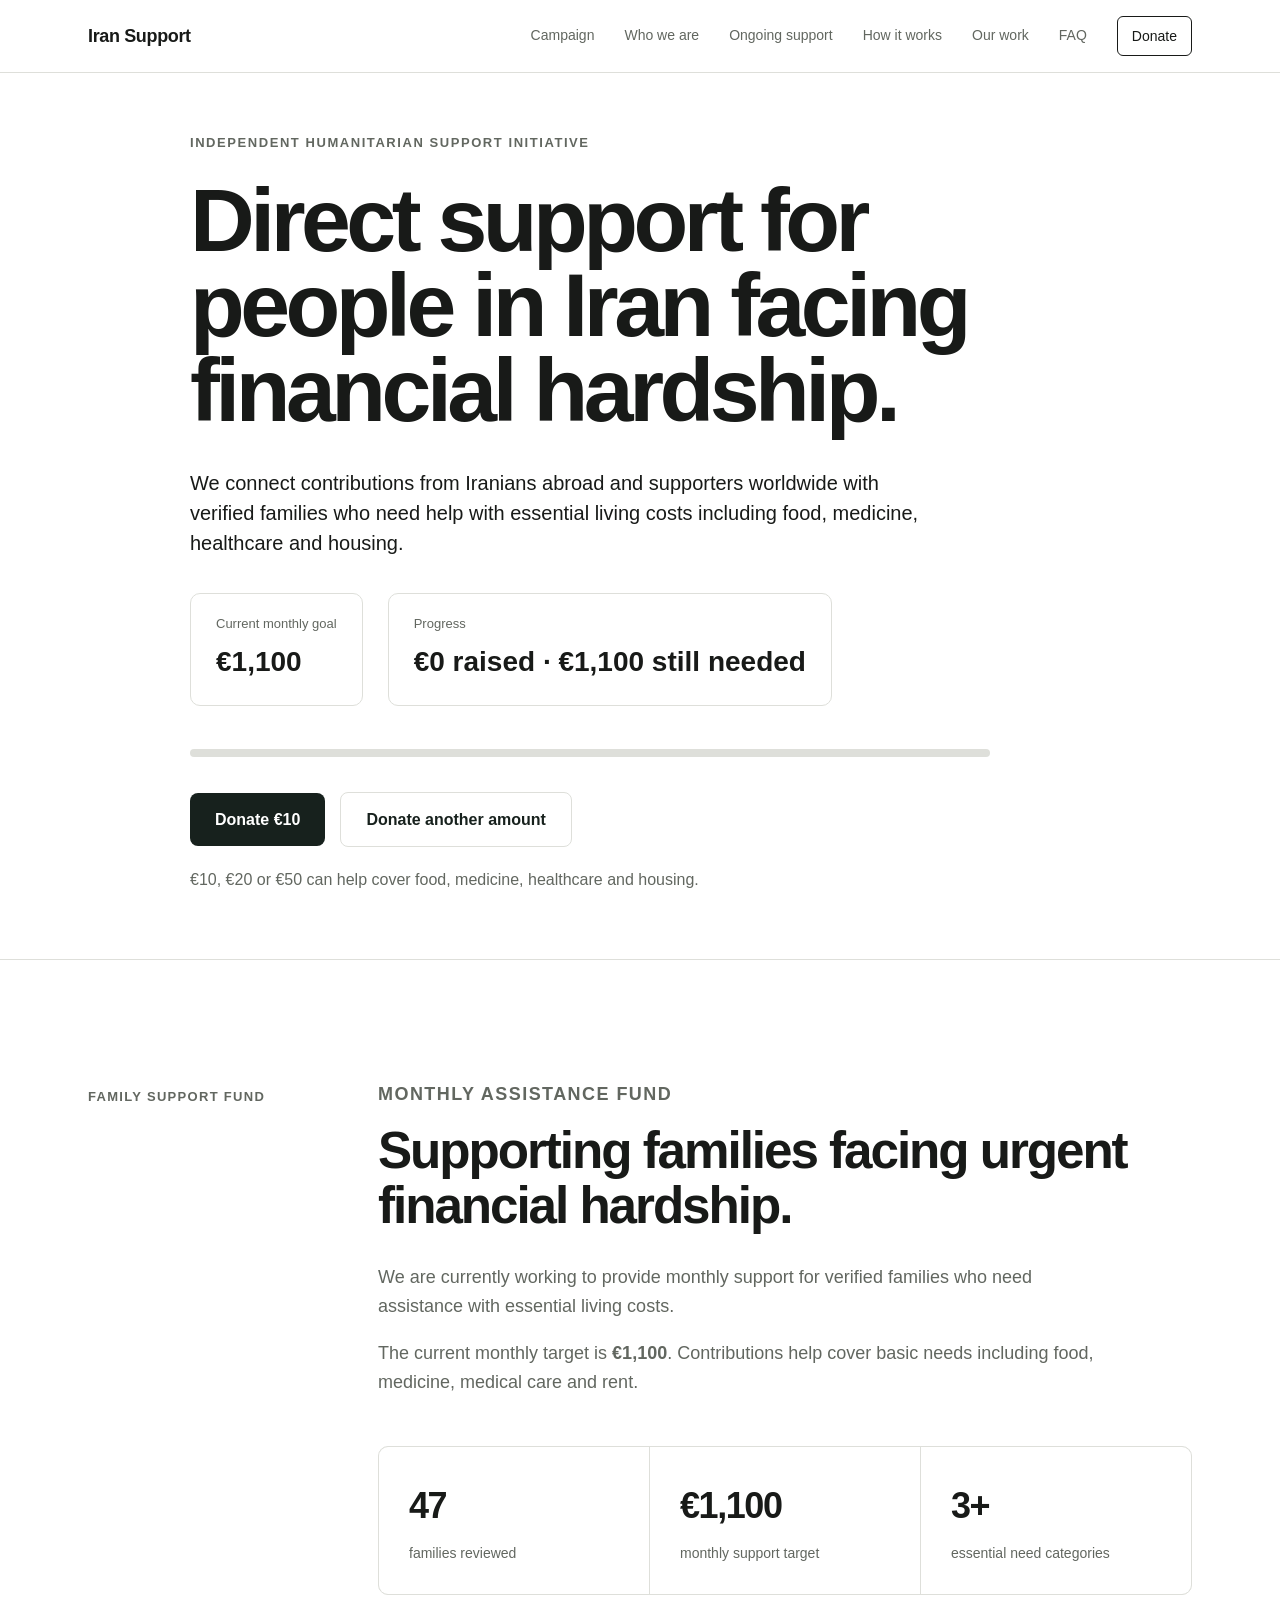
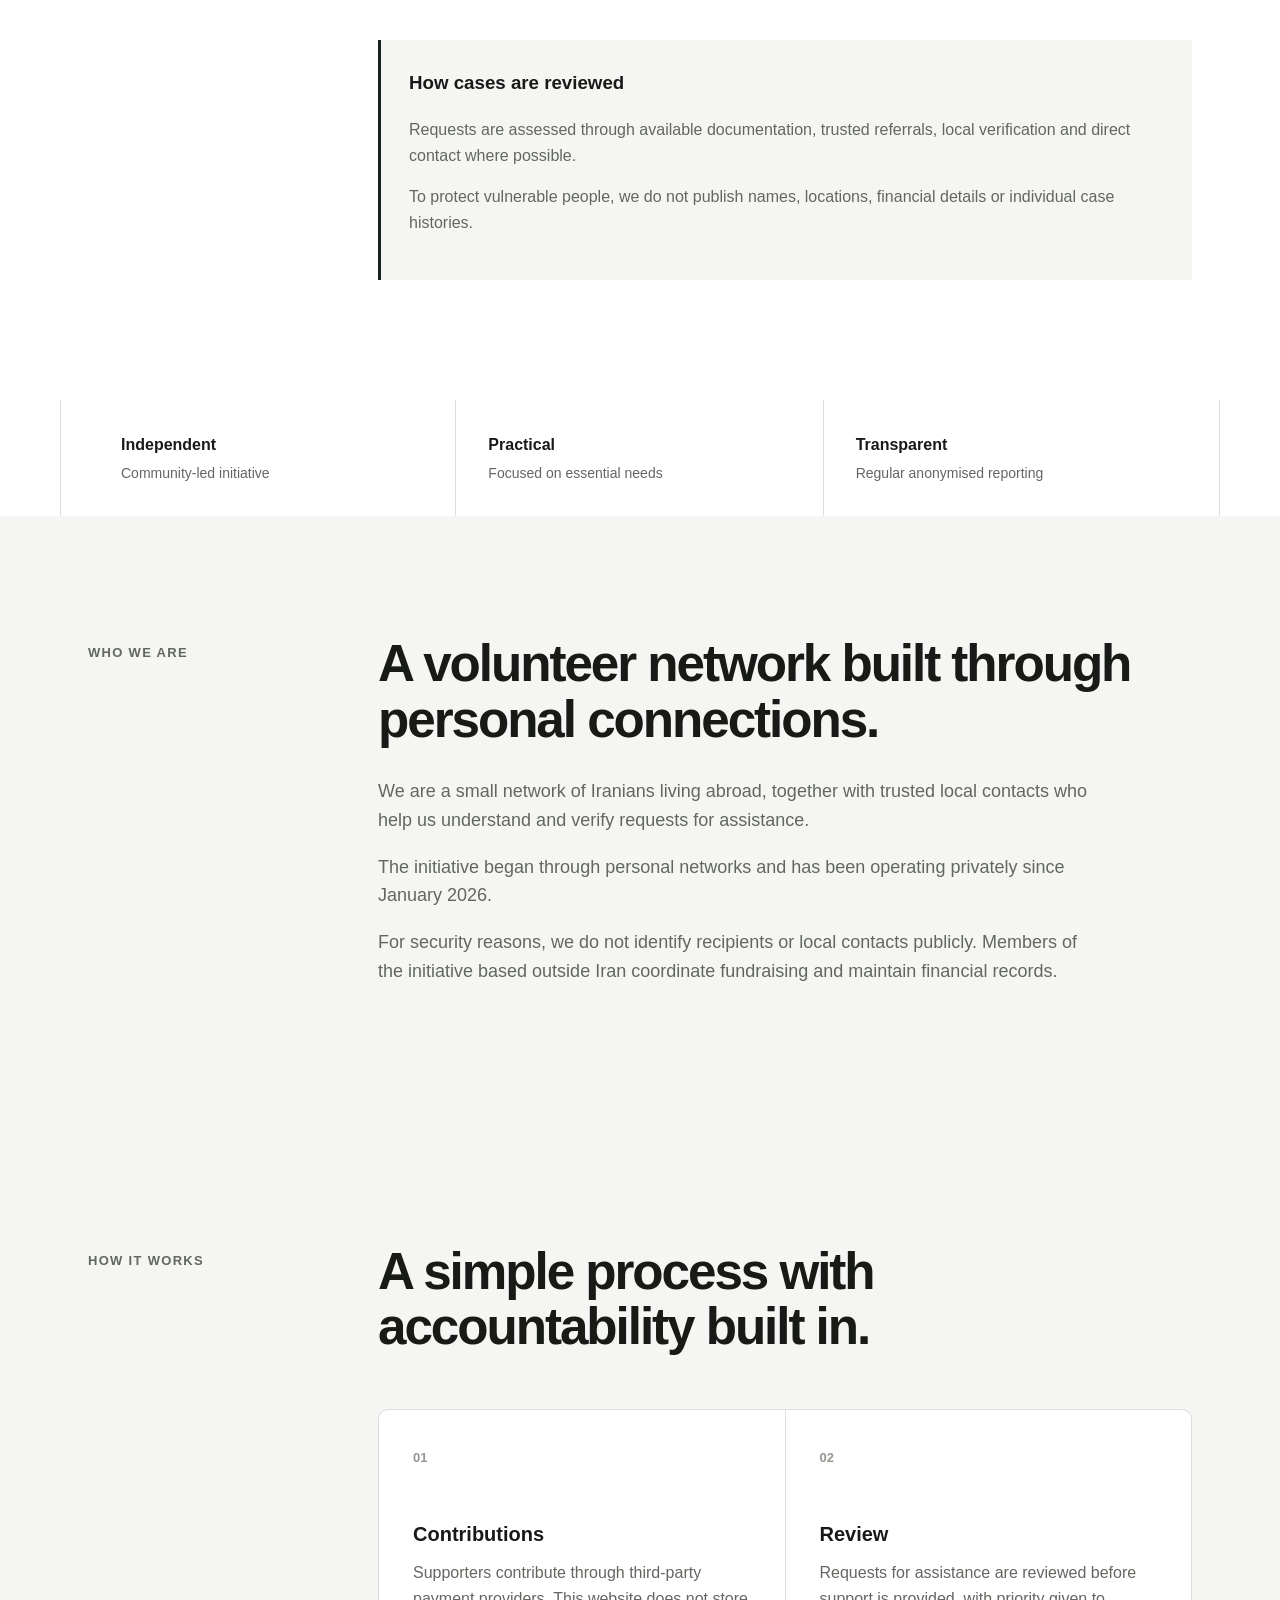
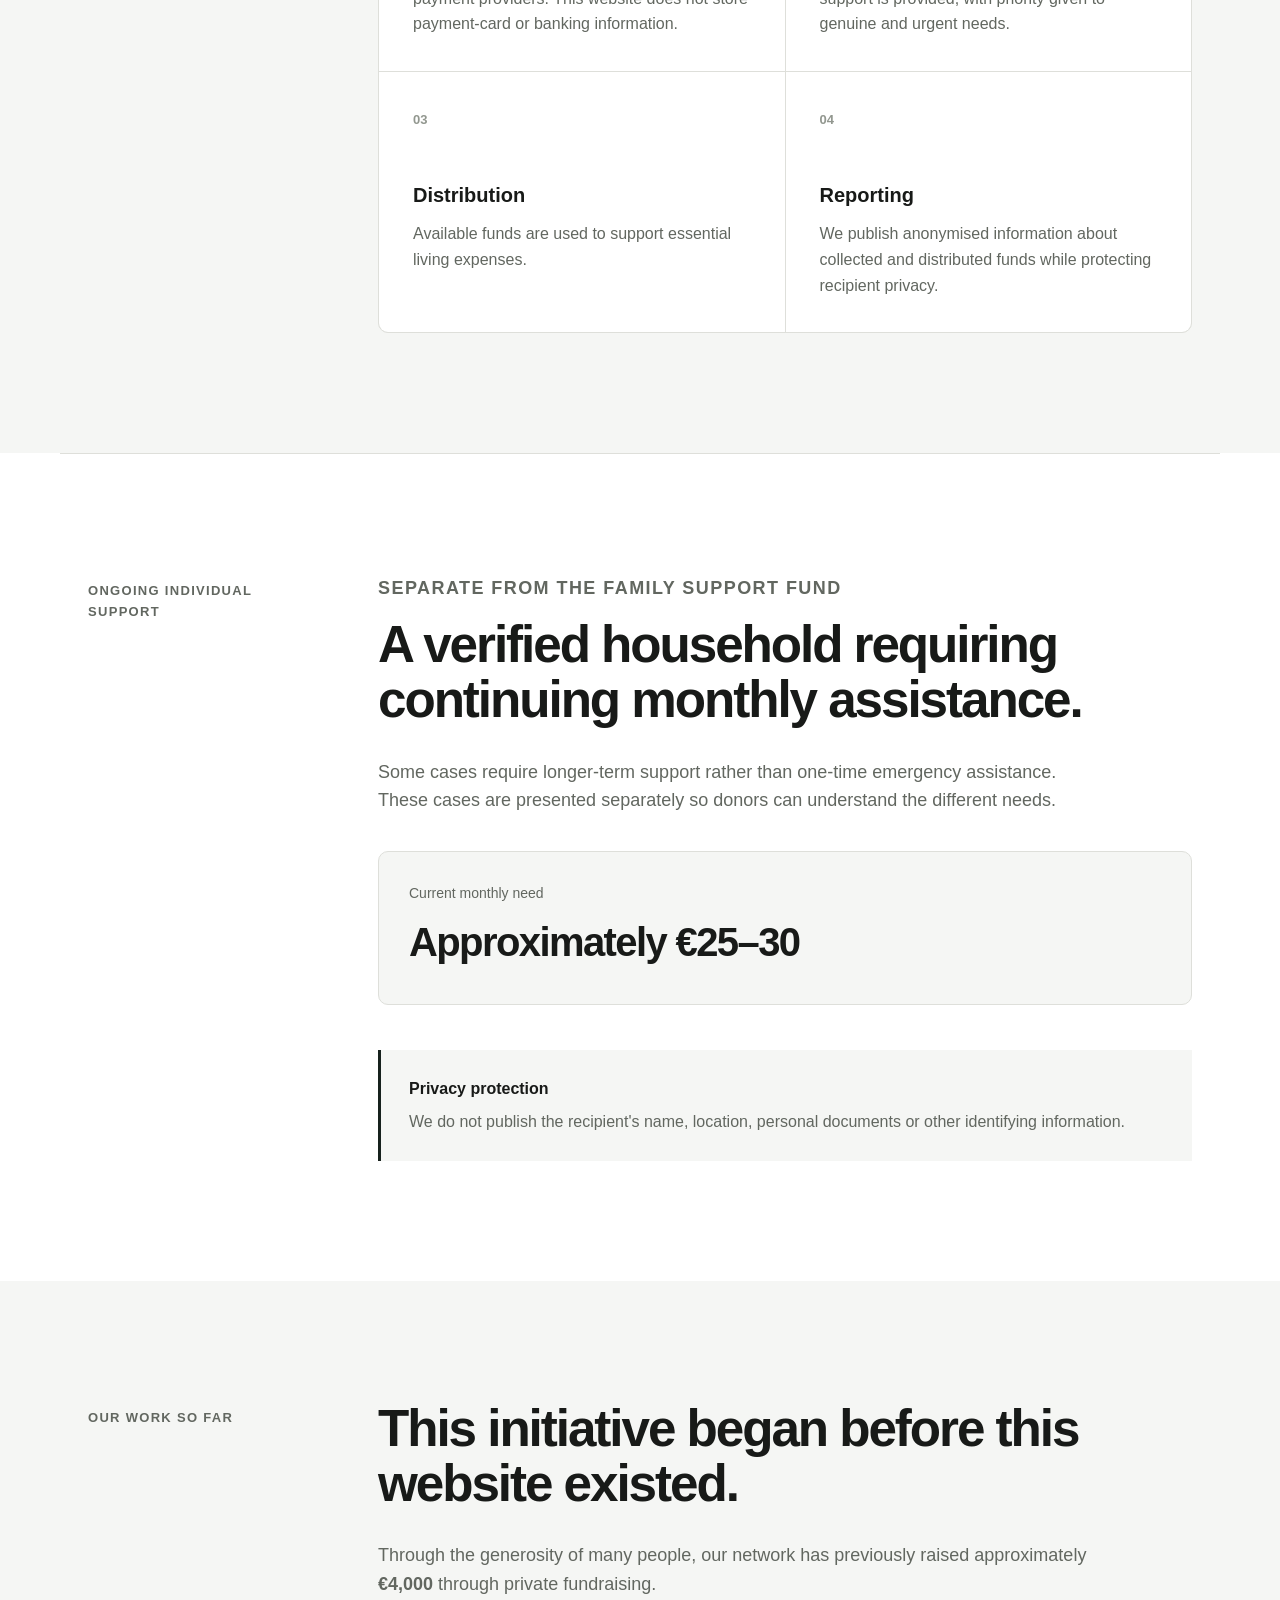
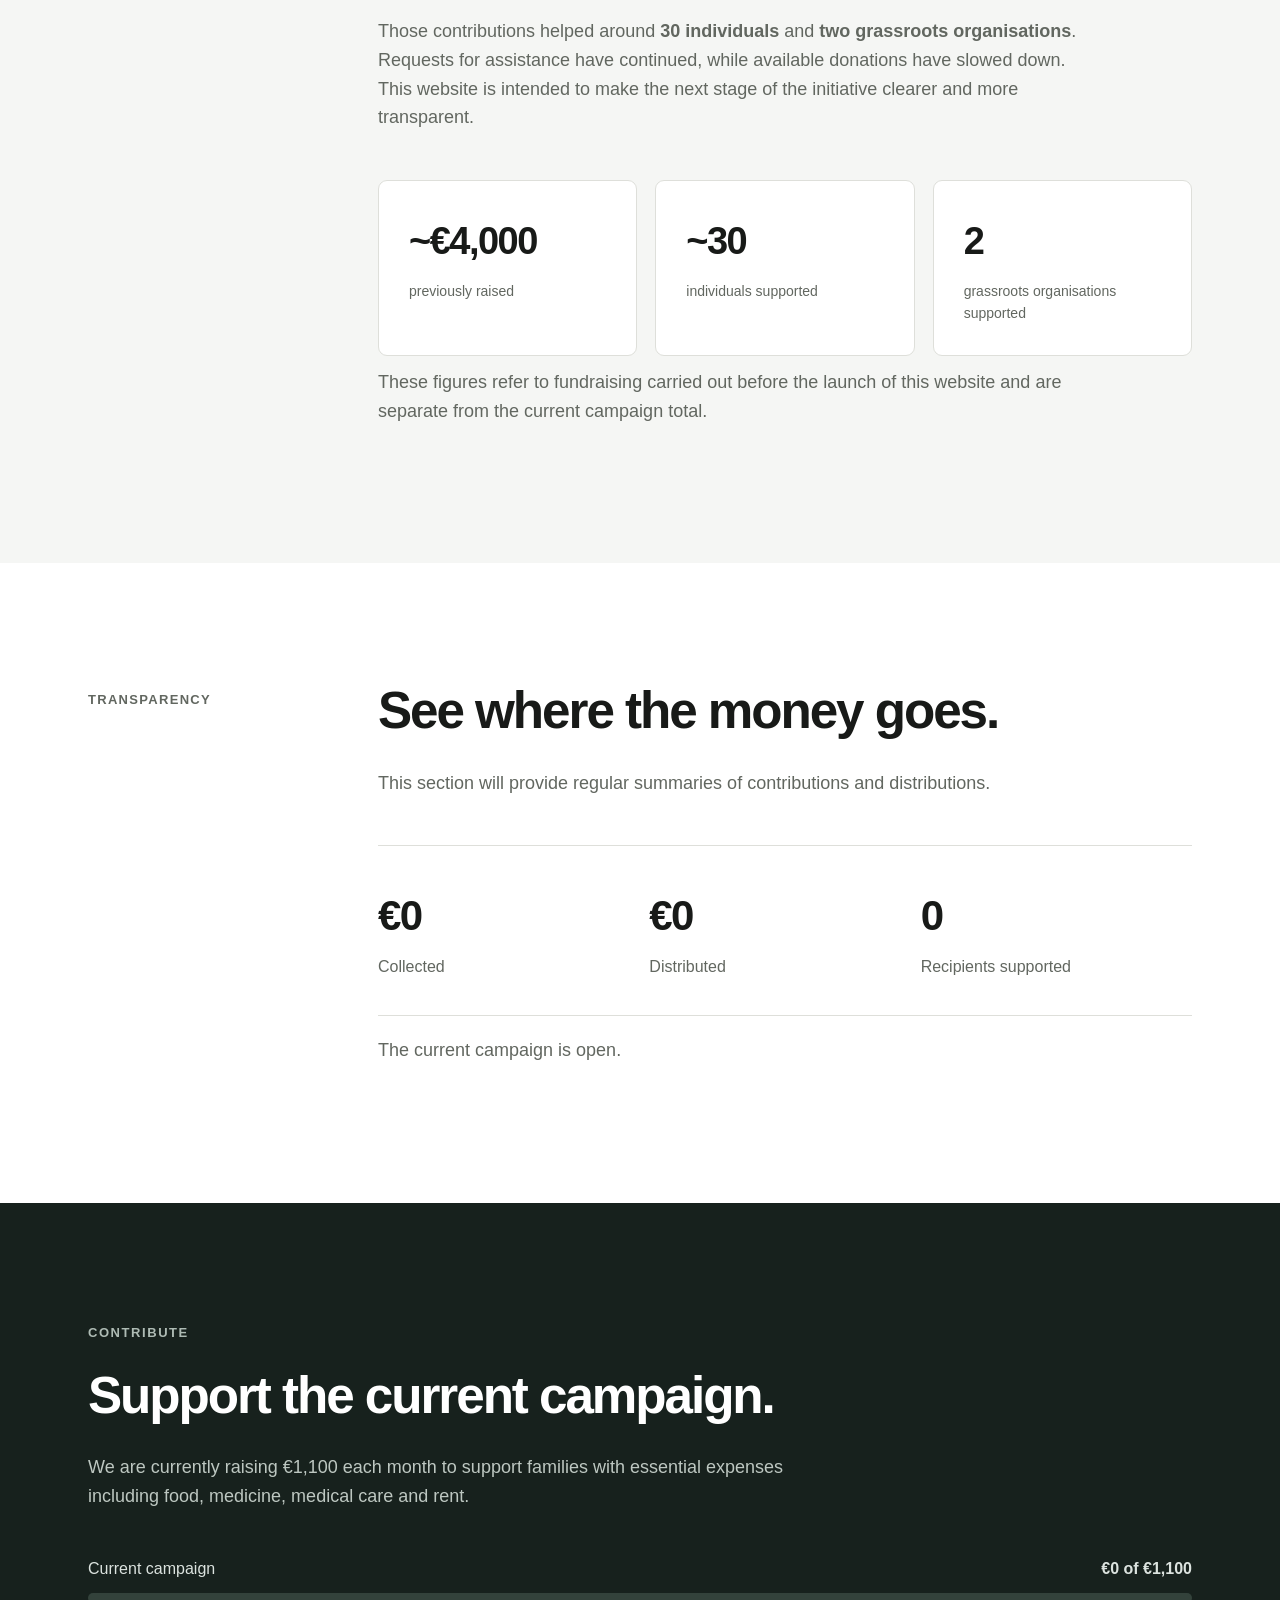
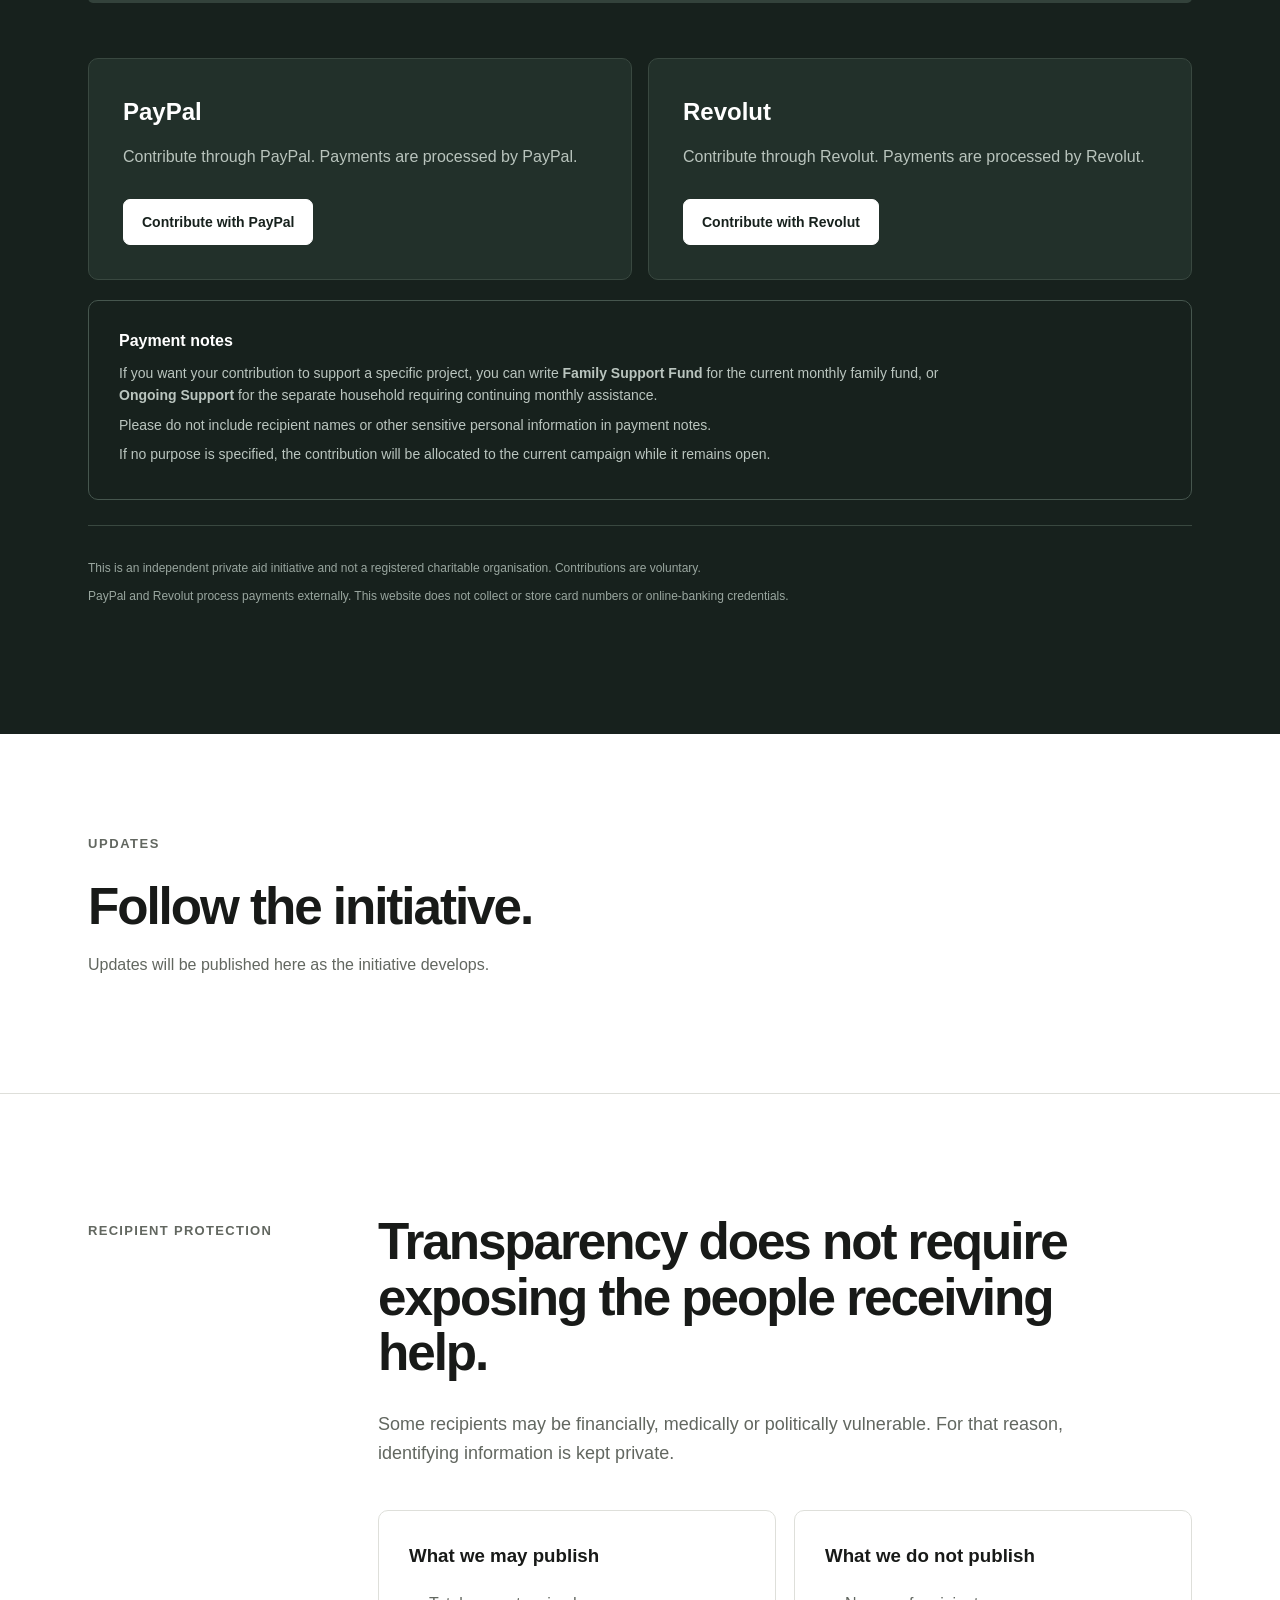
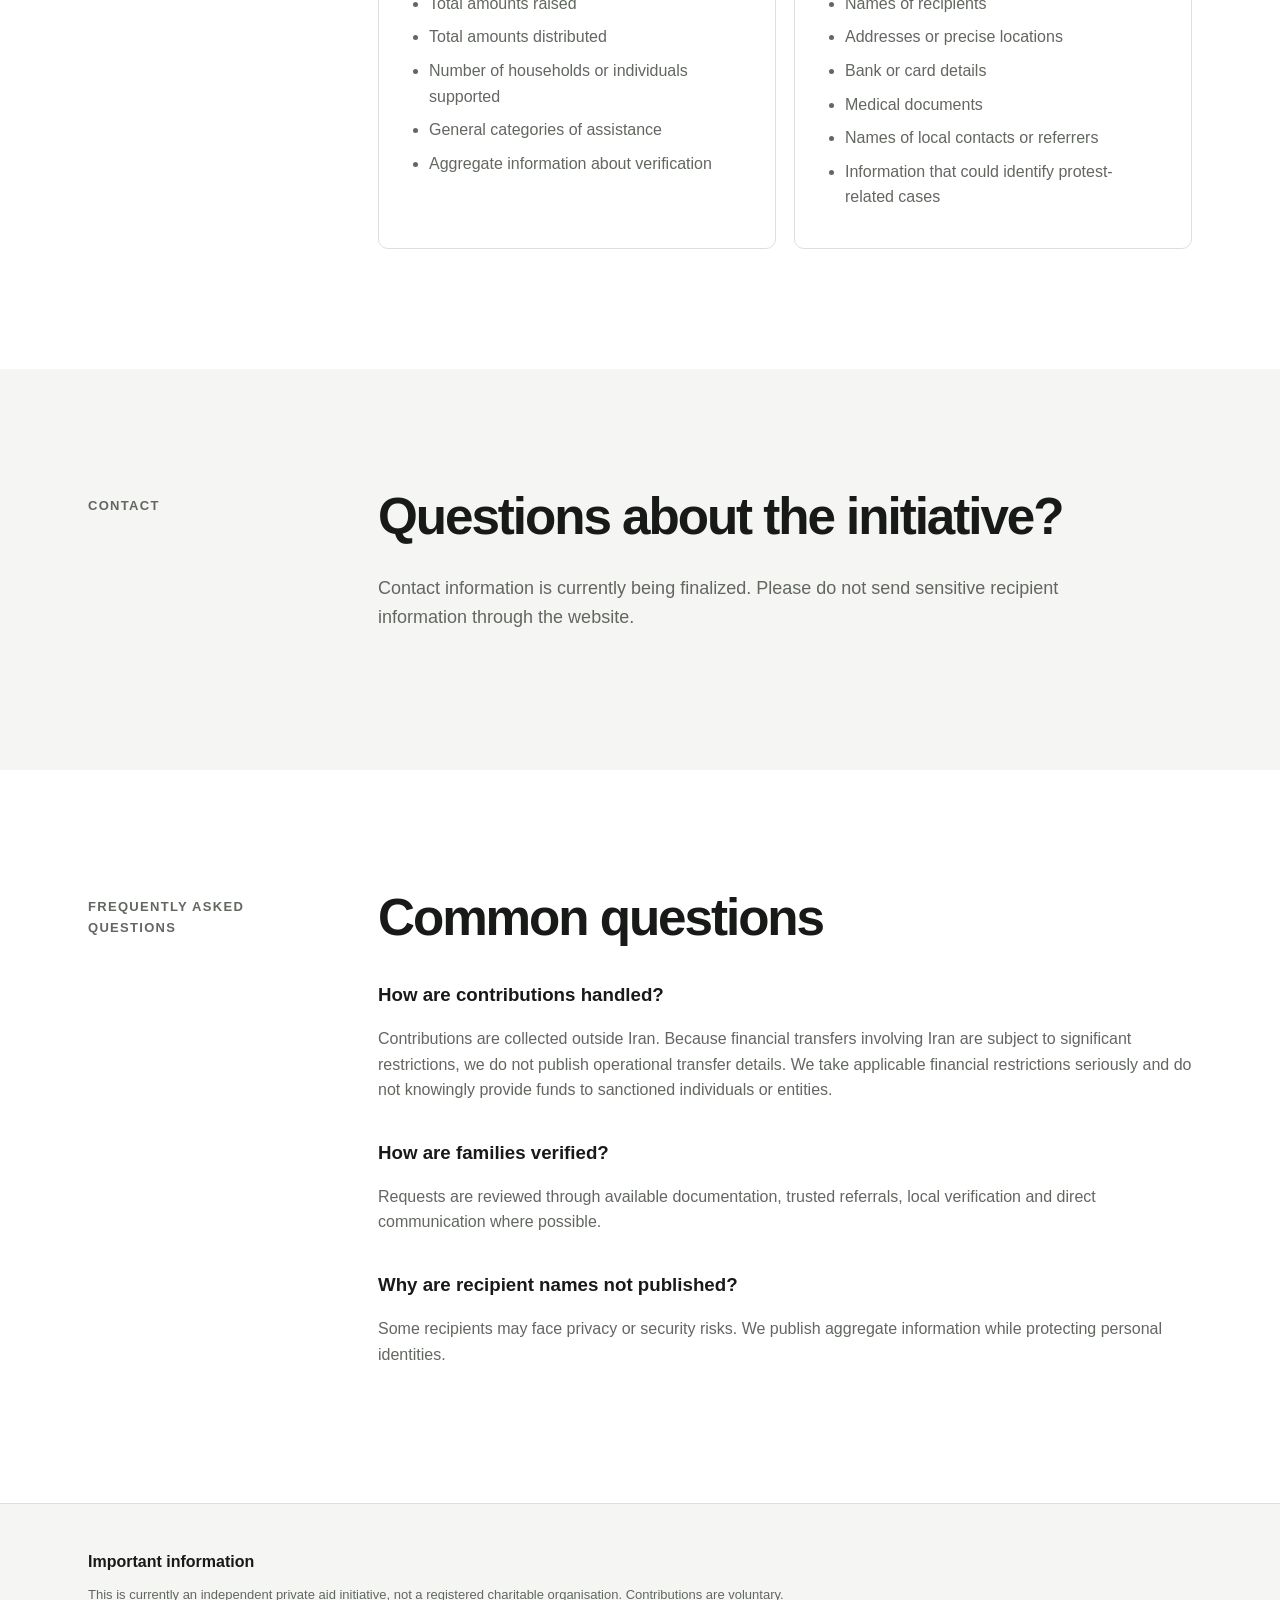
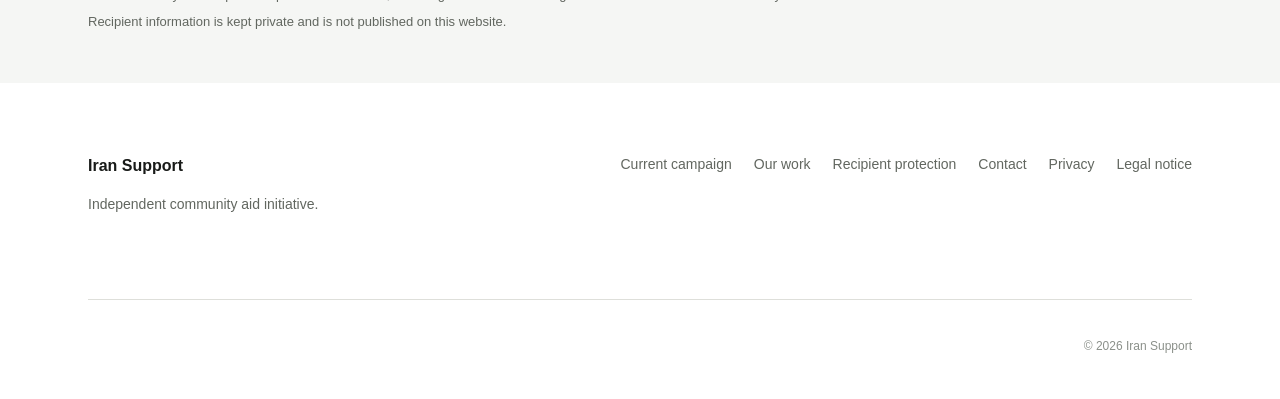
==== commit c597d11a: "Finalize launch presentation" ====
--- a/index.html
+++ b/index.html
@@ -262,8 +262,8 @@
           <h3>Contributions</h3>
 
           <p>
-            Supporters contribute through approved external payment
-            services. This website does not store payment-card or
+            Supporters contribute through third-party payment
+            providers. This website does not store payment-card or
             banking information.
           </p>
         </article>
@@ -287,8 +287,8 @@
           <h3>Distribution</h3>
 
           <p>
-            Available funds are allocated toward essential living
-            expenses through legally permitted channels.
+            Available funds are used to support essential living
+            expenses.
           </p>
         </article>
 
--- a/styles.css
+++ b/styles.css
@@ -1280,7 +1280,7 @@
 }
 
 
-.hero-goal div {
+.hero-goal > div:not(.hero-progress) {
 
   padding: 20px 25px;
 
@@ -1290,15 +1290,15 @@
 }
 
 
-.hero-goal span,
-.hero-goal strong {
+.hero-goal > div:not(.hero-progress) > span,
+.hero-goal > div:not(.hero-progress) > strong {
 
   display: block;
 
 }
 
 
-.hero-goal span {
+.hero-goal > div:not(.hero-progress) > span {
 
   color: var(--muted);
   font-size: 13px;
@@ -1306,10 +1306,19 @@
 }
 
 
-.hero-goal strong {
+.hero-goal > div:not(.hero-progress) > strong {
 
   margin-top: 5px;
   font-size: 28px;
+
+}
+
+
+.hero-goal > div:not(.hero-progress) > strong span {
+
+  display: inline;
+  color: inherit;
+  font-size: inherit;
 
 }
 
@@ -1459,6 +1468,8 @@
 .hero-progress {
   margin-top: 18px;
   max-width: 800px;
+  flex-basis: 100%;
+  width: 100%;
 }
 
 .hero-progress-track {
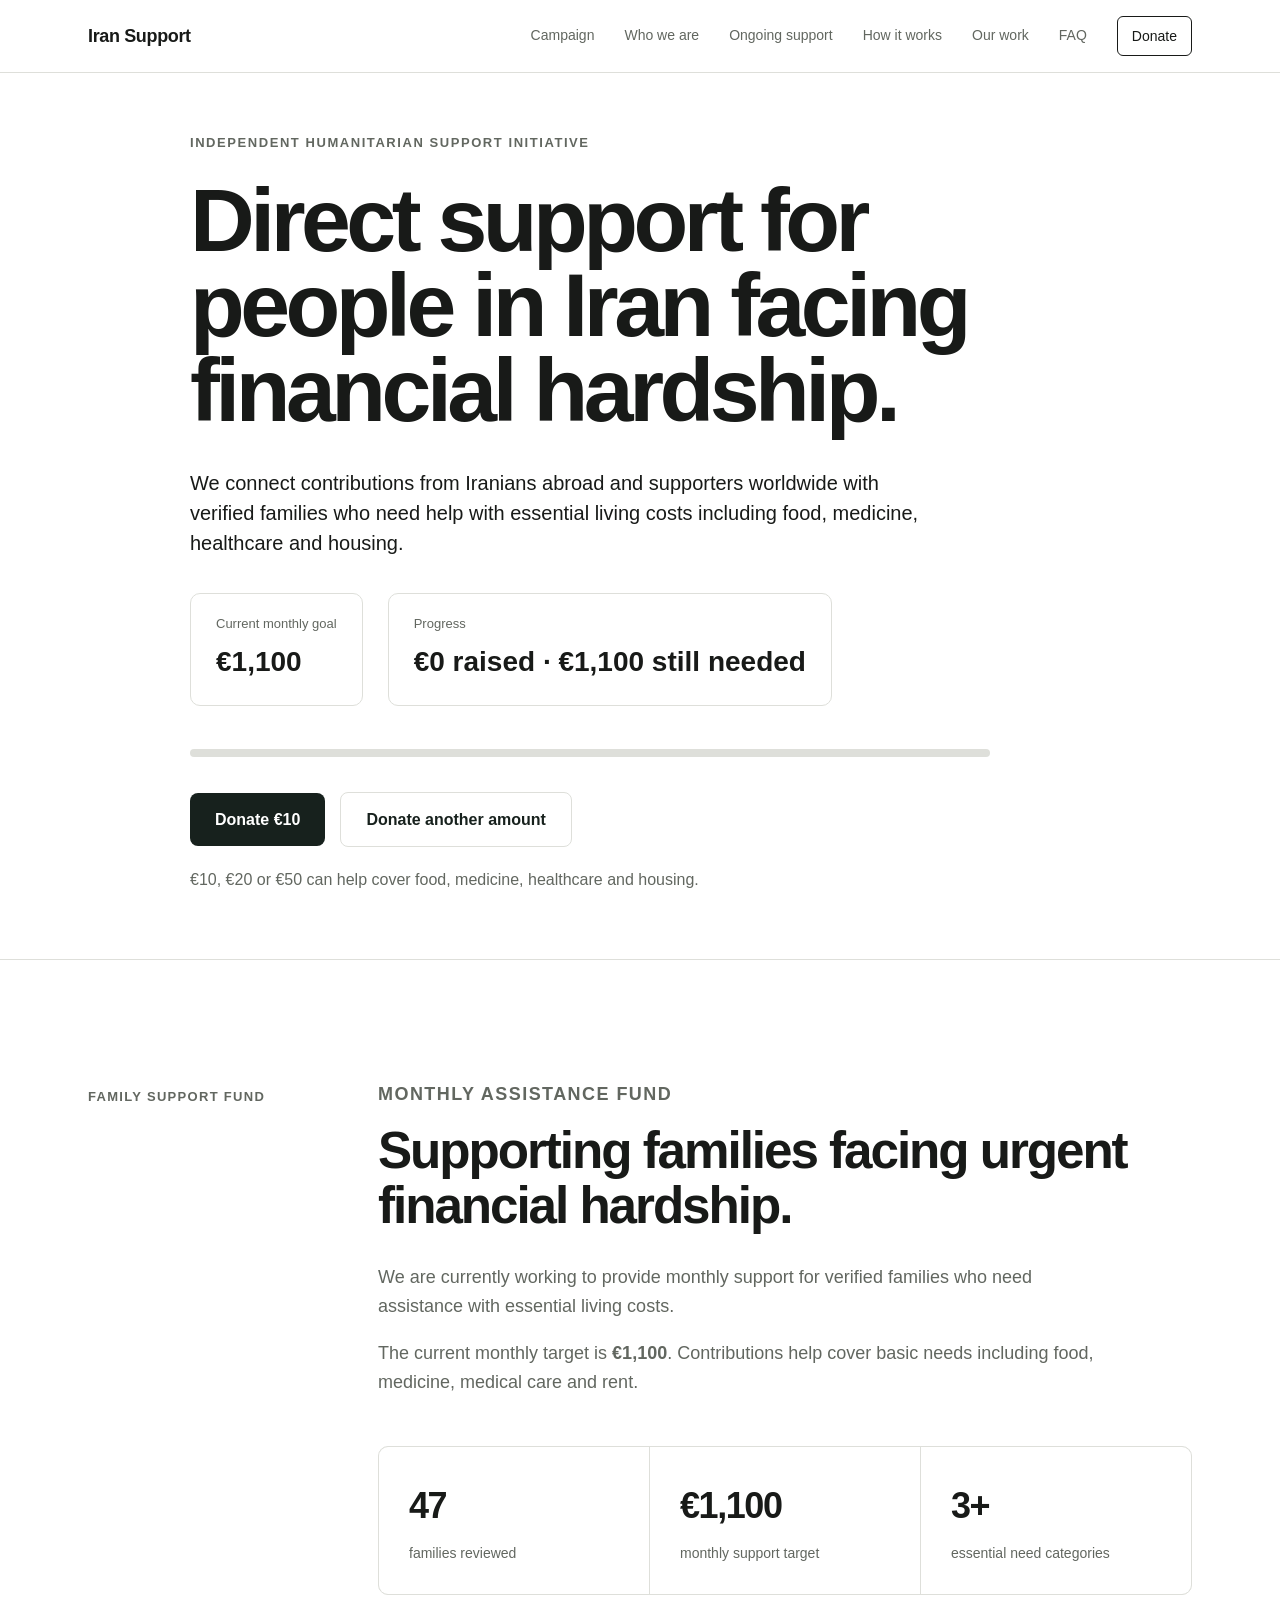
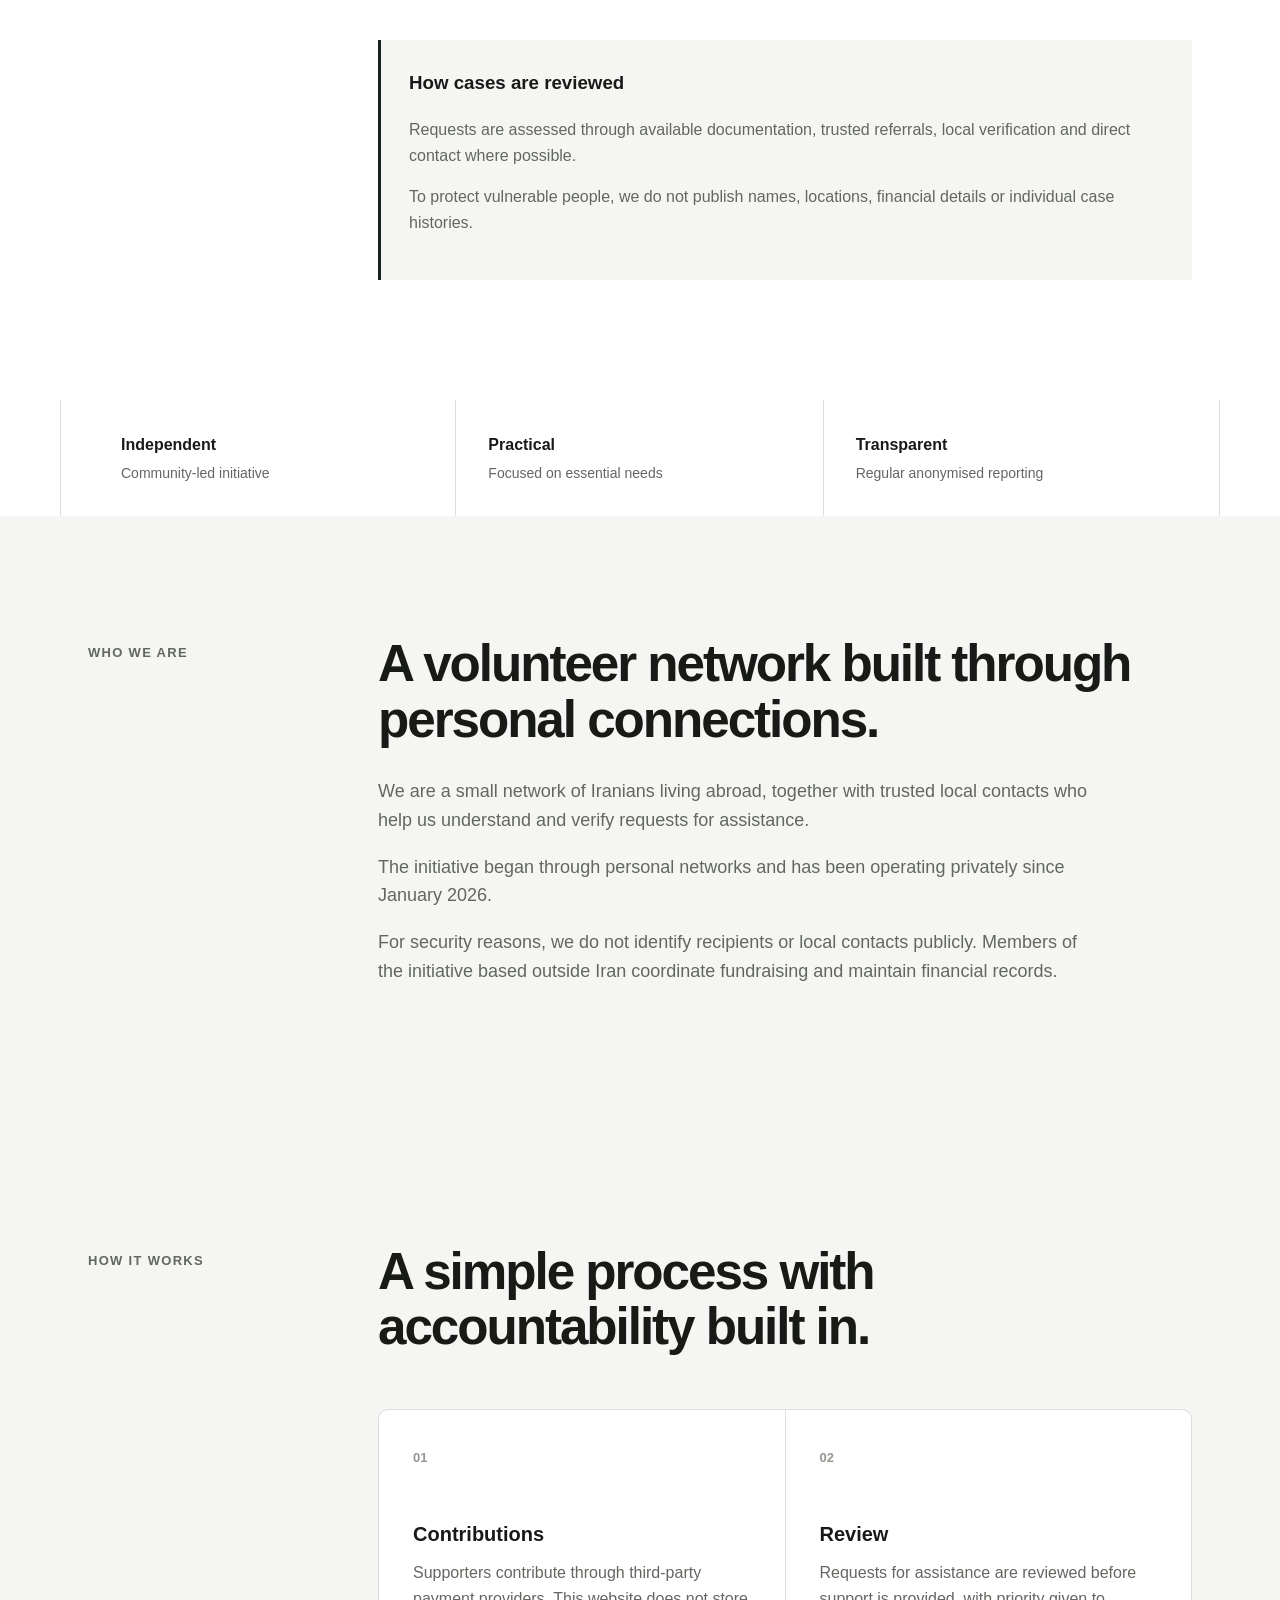
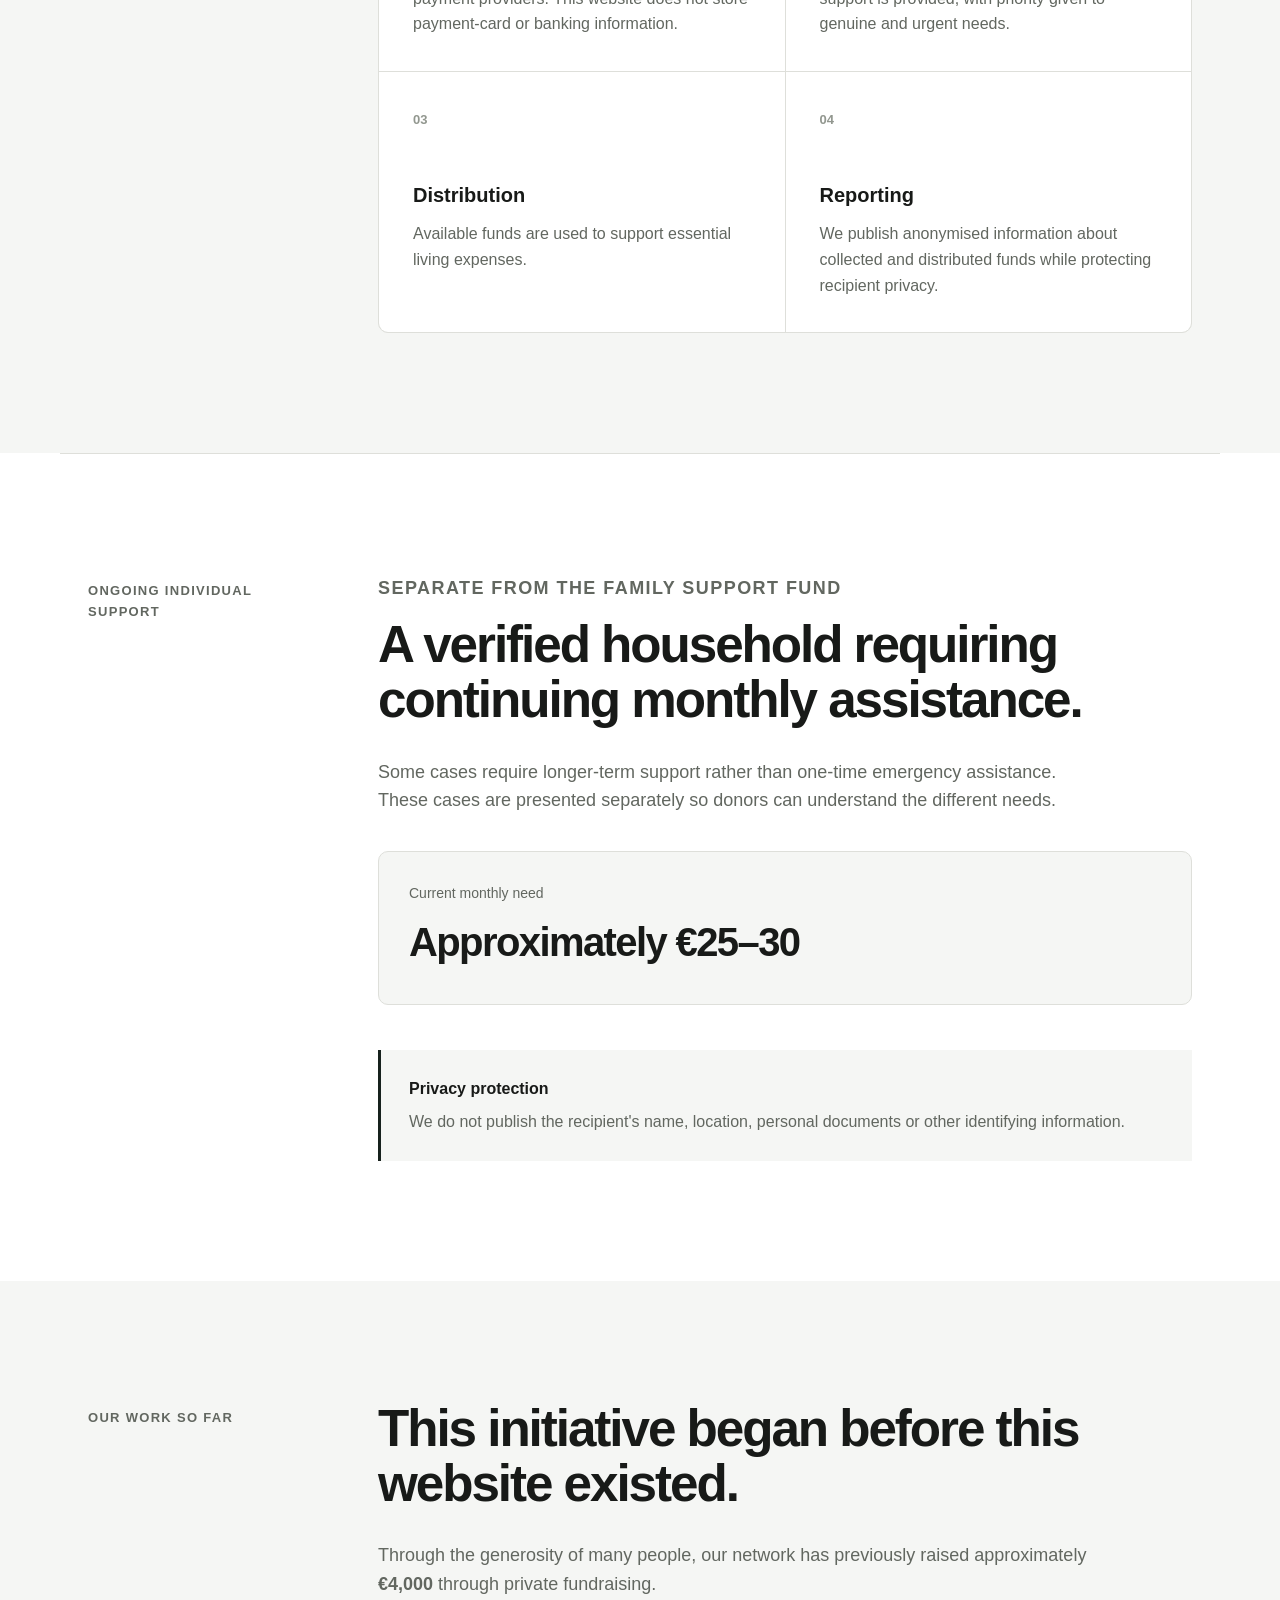
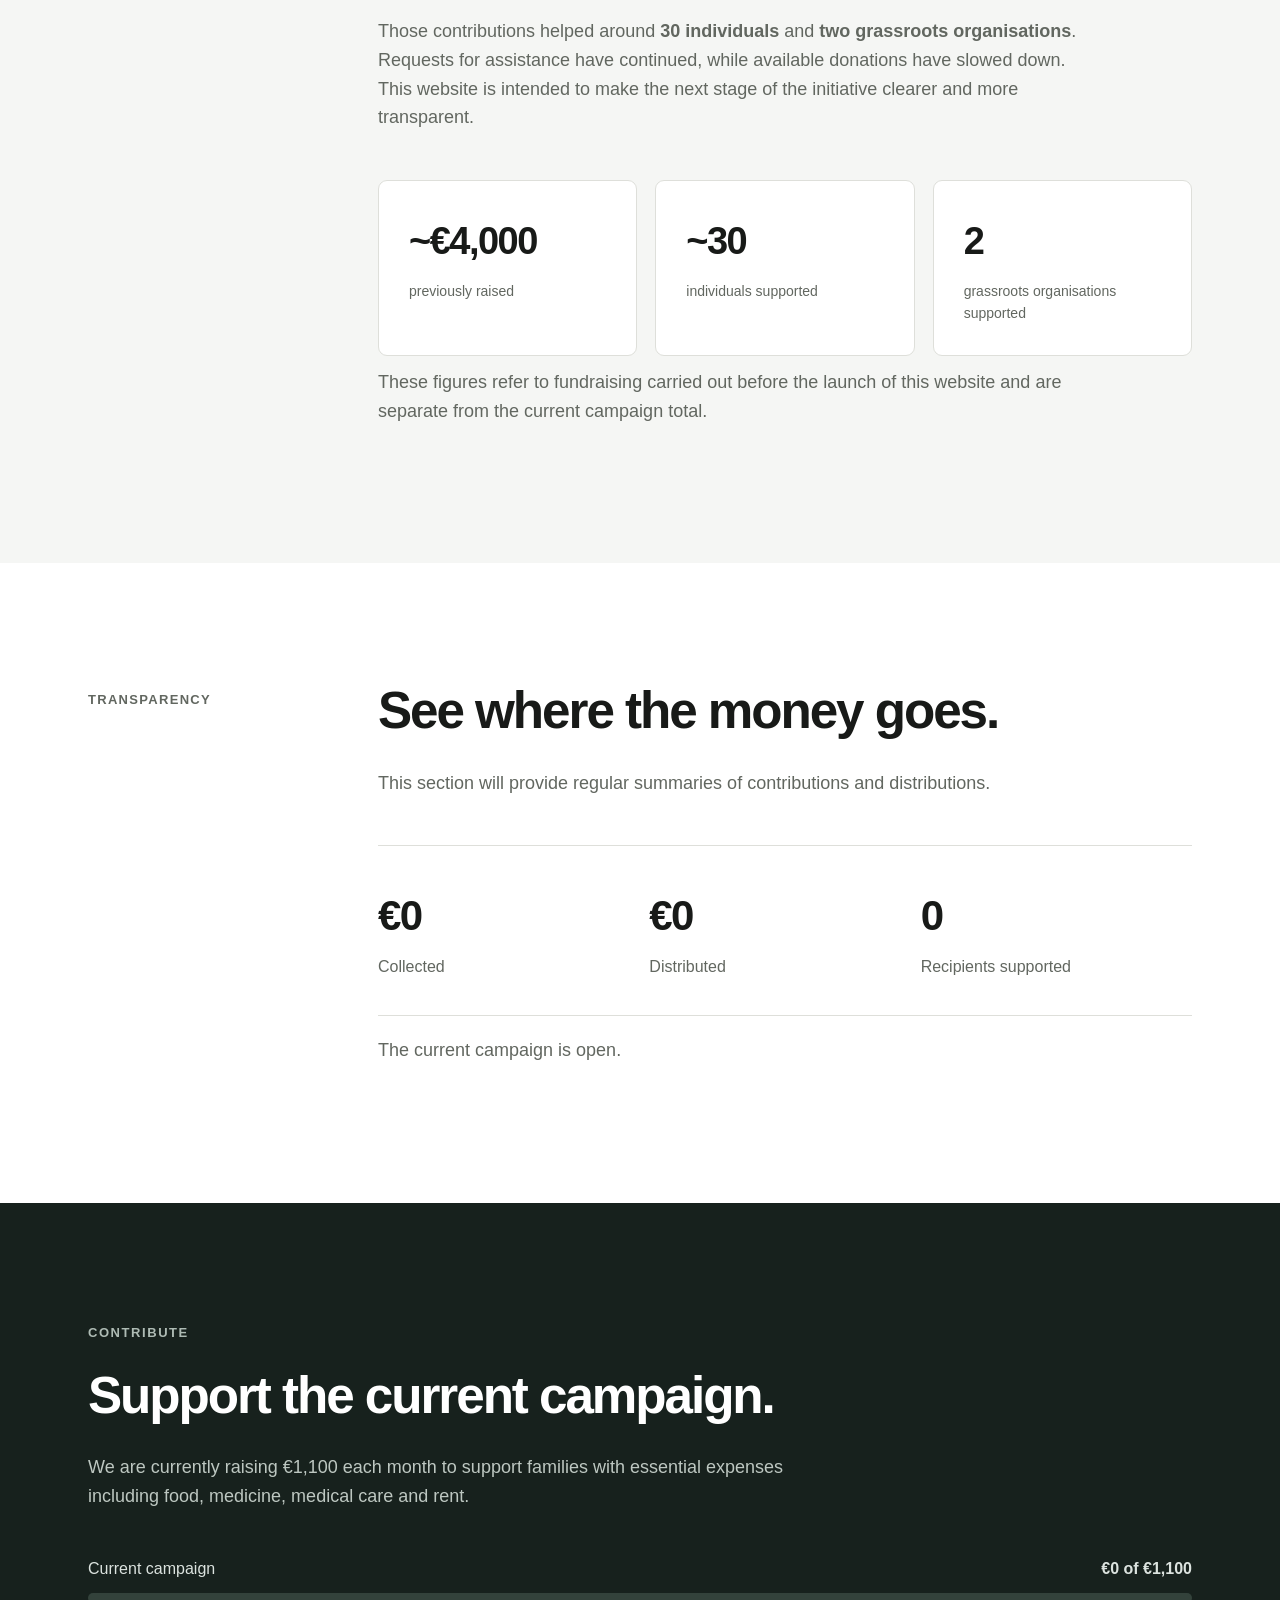
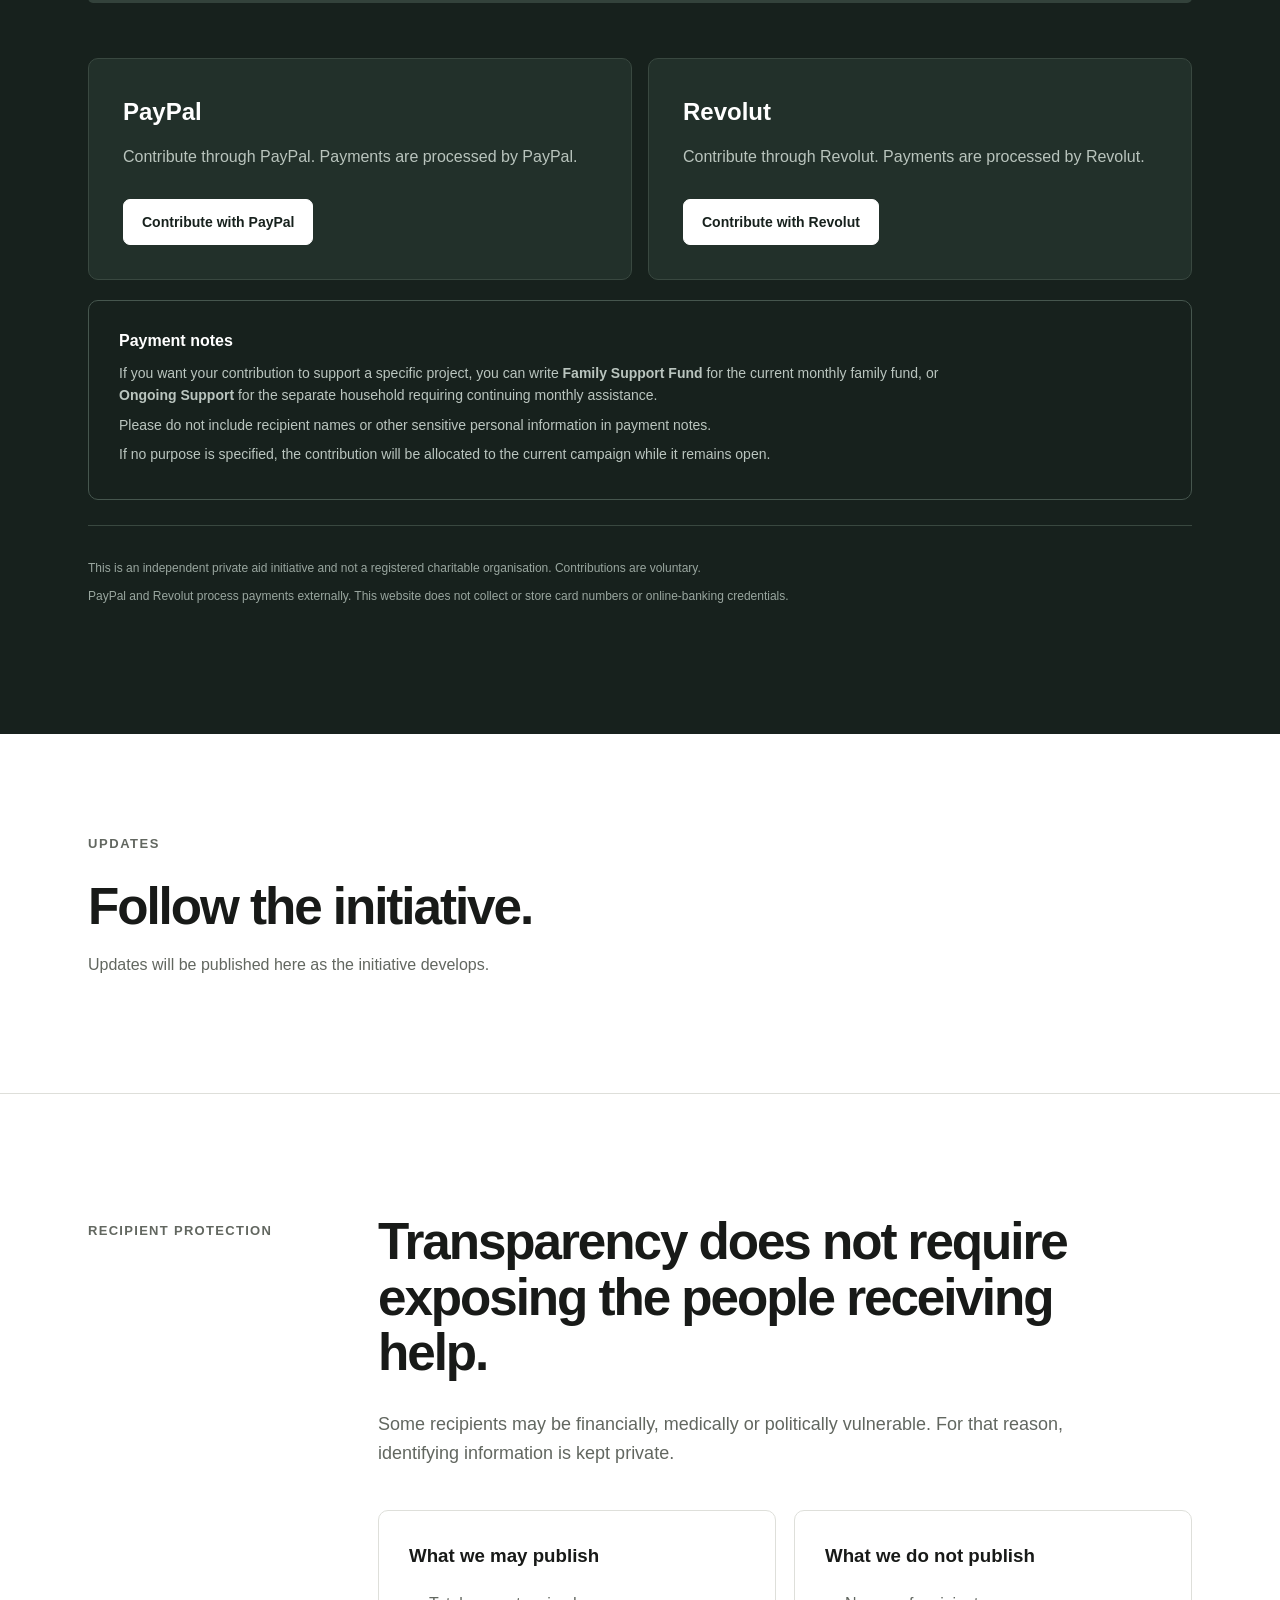
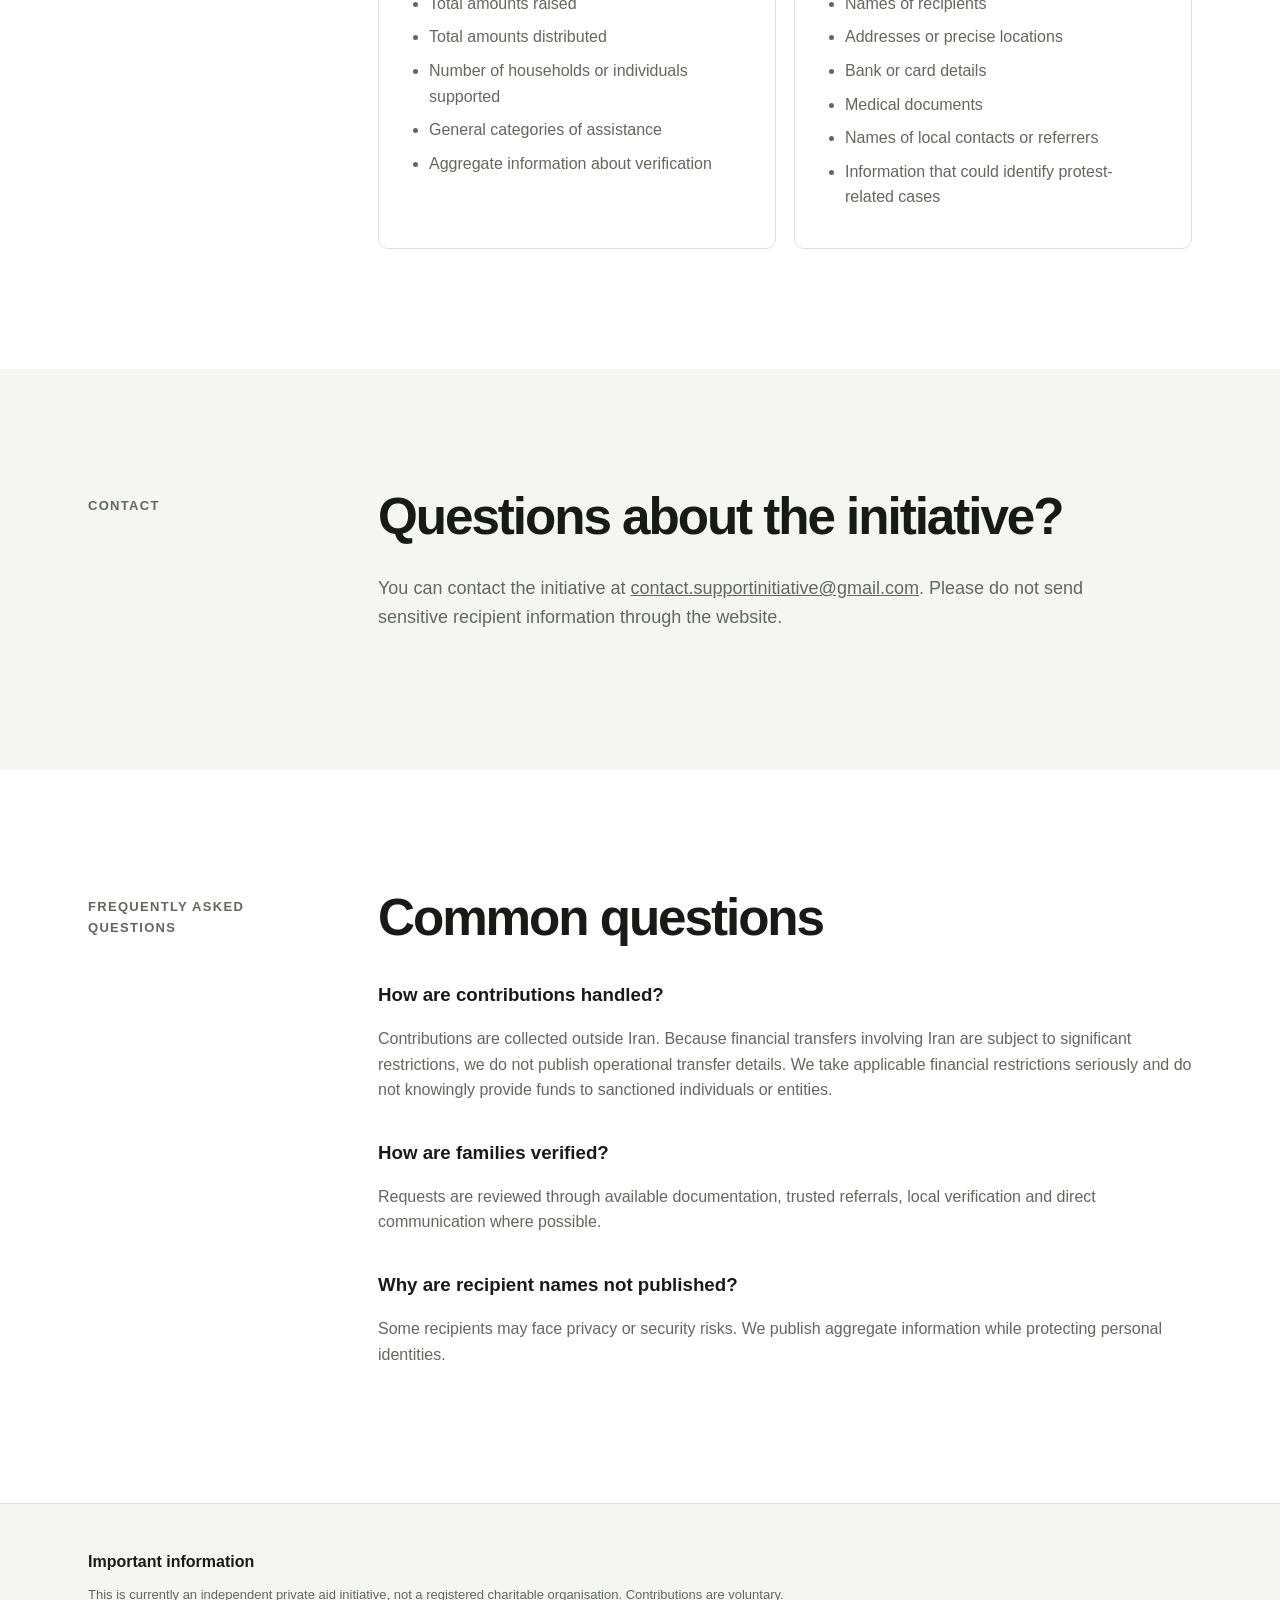
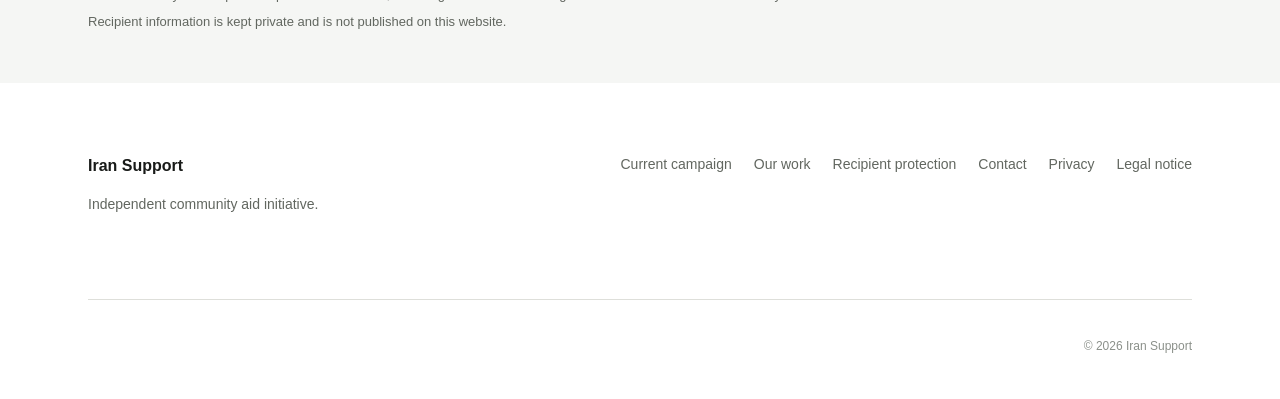
==== commit edb9b34a: "Add public contact email" ====
--- a/index.html
+++ b/index.html
@@ -710,7 +710,8 @@
       </h2>
 
       <p>
-        Contact information is currently being finalized.
+        You can contact the initiative at
+        <a href="mailto:contact.supportinitiative@gmail.com">contact.supportinitiative@gmail.com</a>.
         Please do not send sensitive recipient information through the
         website.
       </p>
